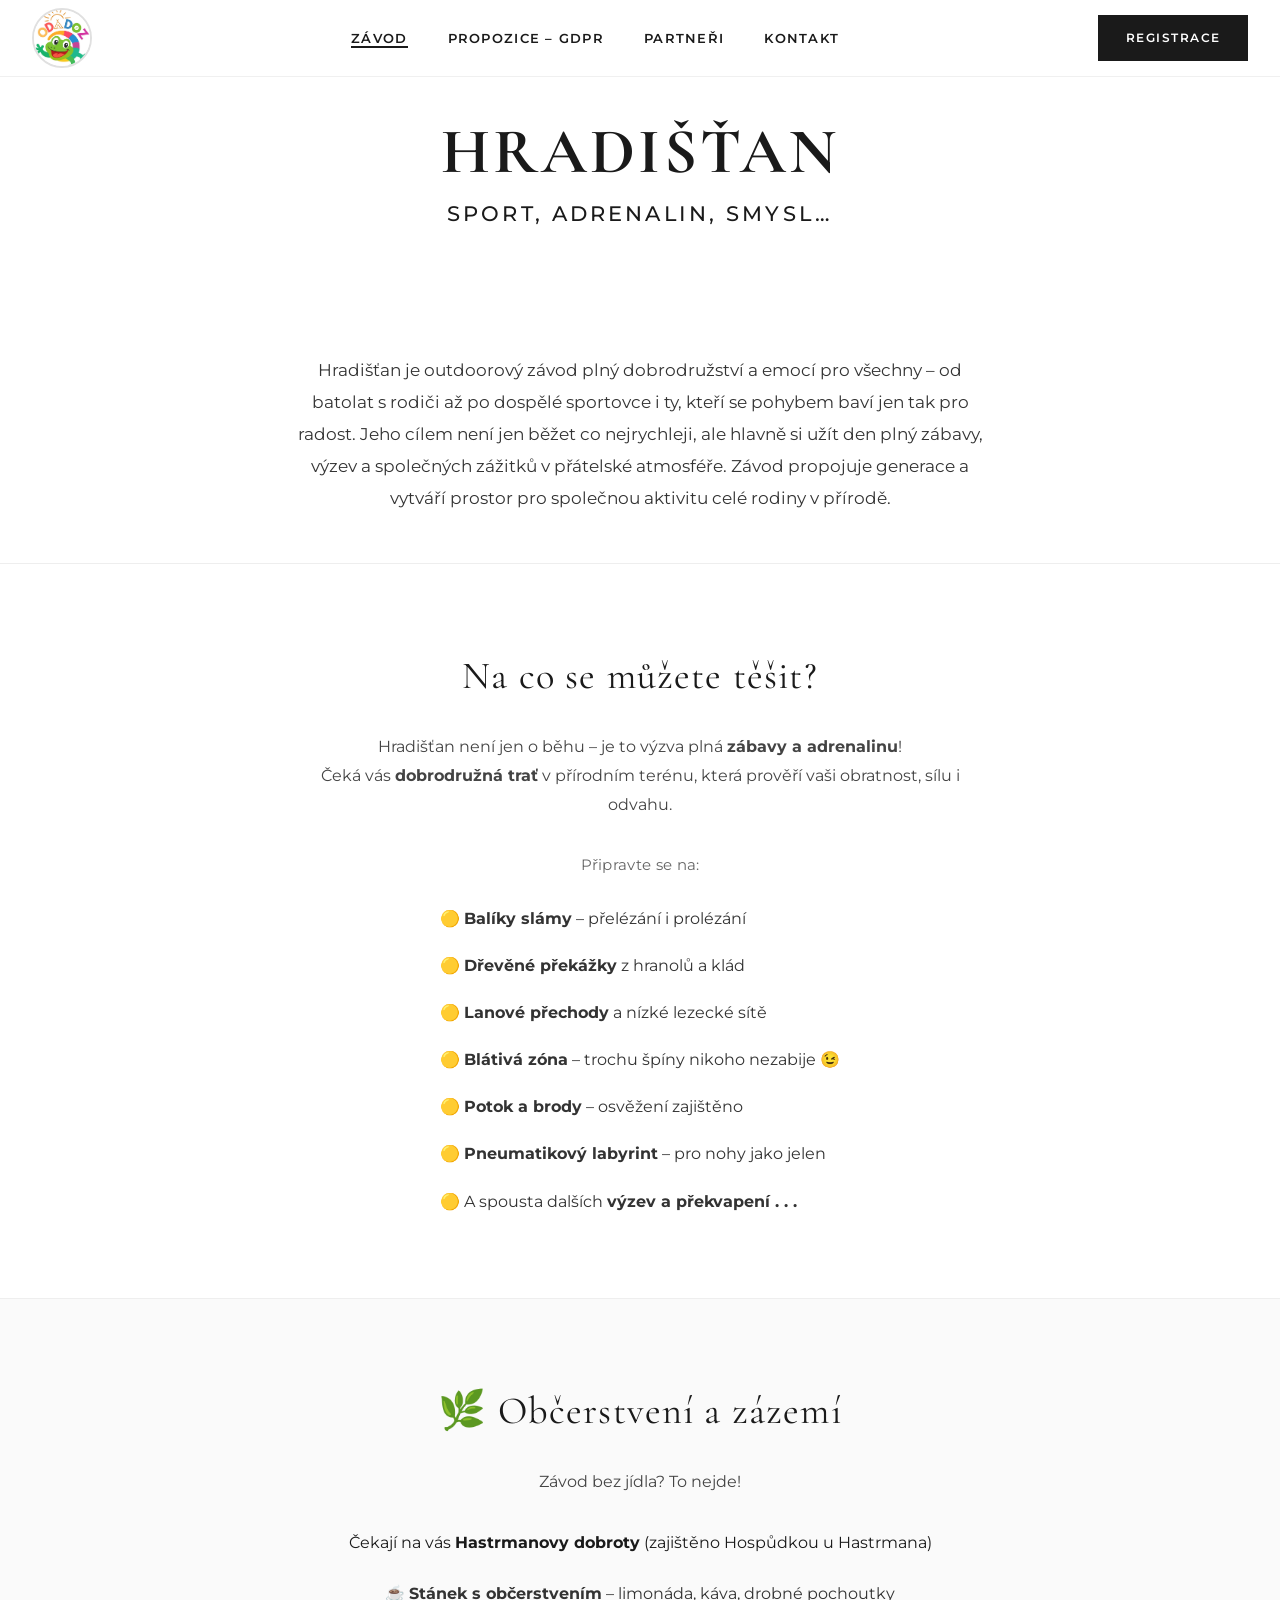
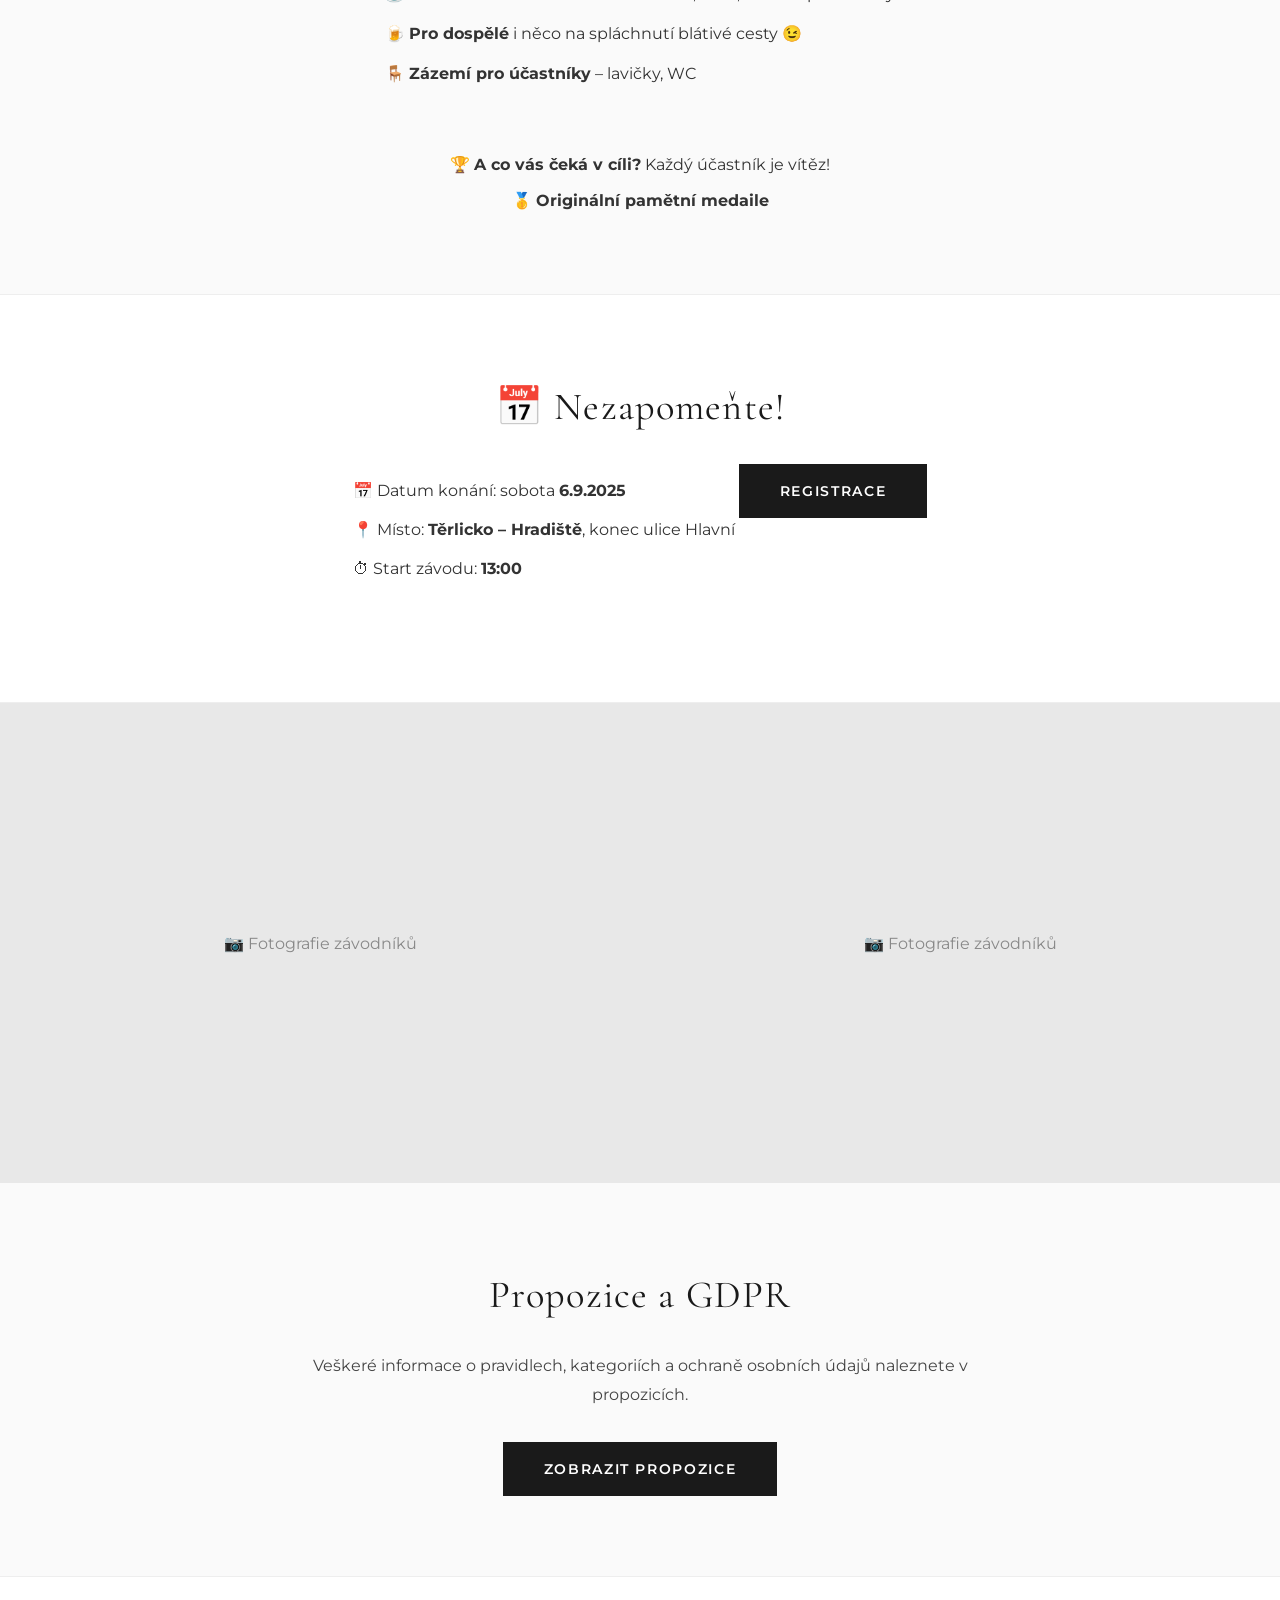
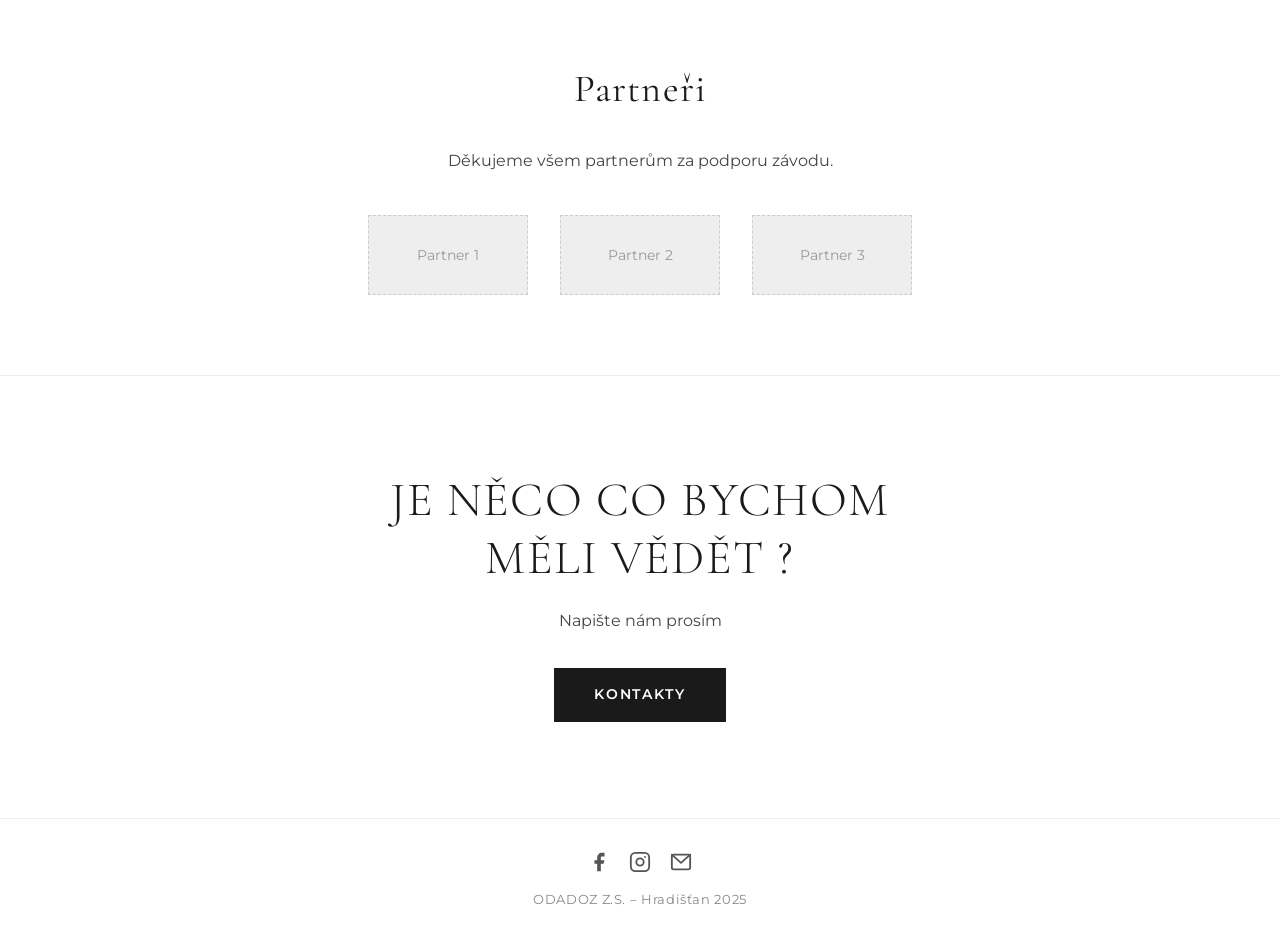
==== index.html @ d97c6d4c "Update index.html" ====
<!DOCTYPE html>
<html lang="cs">
<head>
  <meta charset="UTF-8" />
  <meta name="viewport" content="width=device-width, initial-scale=1.0" />
  <meta name="description" content="Závod Hradistán je adrenalinová outdoorová soutěž plná výzev, pohybu a zábavy. Přidej se!">
  <meta name="keywords" content="závod, outdoor, adrenalin, sport, Hradišťán, Těrlicko, Hradiště, Závod,">
  <meta name="author" content="ODADOZ">
  <meta name="viewport" content="width=device-width, initial-scale=1.0">
  <meta name="robots" content="index, follow">
  <title>Hradišťan – Sport, Adrenalin, Smysl | Adrenalinový outdoor závod</title>
  <link rel="preconnect" href="https://fonts.googleapis.com" />
  <link rel="preconnect" href="https://fonts.gstatic.com" crossorigin />
  <link href="https://fonts.googleapis.com/css2?family=Cormorant+Garamond:wght@300;400;600&family=Montserrat:wght@400;500;600;700&display=swap" rel="stylesheet" />
  <link rel="stylesheet" href="css/styles.css" />
  <link rel="icon" href="/loga/odadoz.jpg" type="image/jpg">
  <script src="js/script.js" defer></script>
</head>
<body>

 <!-- ===== NAVIGACE ===== -->
  <nav class="navbar" id="navbar">
    <div class="nav-inner">
      <a href="index.html" class="nav-logo">
      <img src="loga/odadoz.jpg" alt="Logo" class="logo-img">
      </a>
      <button class="hamburger" id="hamburger" aria-label="Menu" aria-expanded="false">
        <span></span><span></span><span></span>
      </button>
      <ul class="nav-links" id="nav-links">
        <li><a href="index.html">Závod</a></li>
        <li><a href="propozice.html">Propozice – GDPR</a></li>
        <li><a href="partneri.html">Partneři</a></li>
        <li><a href="kontakt.html">Kontakt</a></li>
      </ul>
      <a href="propozice.html#registrace" class="btn-nav">Registrace</a>
    </div>
  </nav>

  <!-- ===== HERO ===== -->
  <section class="partners-hero">
    
      <h1 class="hero-title">HRADIŠŤAN</h1>
      <p class="hero-subtitle">SPORT, ADRENALIN, SMYSL…</p>
   
  </section>

  <!-- ===== O ZÁVODU ===== -->
  <section class="section section-about" id="o-zavodu">
    <div class="container container-narrow">
      <p class="about-text">
        Hradišťan je outdoorový závod plný dobrodružství a emocí pro všechny – od batolat s rodiči až po
        dospělé sportovce i ty, kteří se pohybem baví jen tak pro radost. Jeho cílem není jen běžet co
        nejrychleji, ale hlavně si užít den plný zábavy, výzev a společných zážitků v přátelské atmosféře.
        Závod propojuje generace a vytváří prostor pro společnou aktivitu celé rodiny v přírodě.
      </p>
    </div>
  </section>

  <!-- ===== NA CO SE TĚŠIT ===== -->
  <section class="section section-obstacles" id="trat">
    <div class="container container-narrow text-center">
      <h2 class="section-title">Na co se můžete těšit?</h2>
      <p class="section-lead">
        Hradišťan není jen o běhu – je to výzva plná <strong>zábavy a adrenalinu</strong>!<br/>
        Čeká vás <strong>dobrodružná trať</strong> v přírodním terénu, která prověří vaši obratnost, sílu i odvahu.
      </p>

      <p class="obstacles-intro">Připravte se na:</p>

      <ul class="obstacles-list">
        <li>🟡 <strong>Balíky slámy</strong> – přelézání i prolézání</li>
        <li>🟡 <strong>Dřevěné překážky</strong> z hranolů a klád</li>
        <li>🟡 <strong>Lanové přechody</strong> a nízké lezecké sítě</li>
        <li>🟡 <strong>Blátivá zóna</strong> – trochu špíny nikoho nezabije 😉</li>
        <li>🟡 <strong>Potok a brody</strong> – osvěžení zajištěno</li>
        <li>🟡 <strong>Pneumatikový labyrint</strong> – pro nohy jako jelen</li>
        <li>🟡 A spousta dalších <strong>výzev a překvapení . . .</strong></li>
      </ul>
    </div>
  </section>

  <!-- ===== OBČERSTVENÍ ===== -->
  <section class="section section-food" id="obcerstveni">
    <div class="container container-narrow text-center">
      <h2 class="section-title">🌿 Občerstvení a zázemí</h2>
      <p class="section-lead">Závod bez jídla? To nejde!</p>
      <p>Čekají na vás <strong>Hastrmanovy dobroty</strong> (zajištěno Hospůdkou u Hastrmana)</p>

      <ul class="food-list">
        <li>☕ <strong>Stánek s občerstvením</strong> – limonáda, káva, drobné pochoutky</li>
        <li>🍺 <strong>Pro dospělé</strong> i něco na spláchnutí blátivé cesty 😉</li>
        <li>🪑 <strong>Zázemí pro účastníky</strong> – lavičky, WC</li>
      </ul>

      <div class="finish-info">
        <p>🏆 <strong>A co vás čeká v cíli?</strong> Každý účastník je vítěz!</p>
        <p>🥇 <strong>Originální pamětní medaile</strong></p>
      </div>
    </div>
  </section>

  <!-- ===== DŮLEŽITÉ INFO / REGISTRACE ===== -->
  <section class="section section-info" id="registrace">
    <div class="container container-narrow text-center">
      <h2 class="section-title">📅 Nezapomeňte!</h2>

      <ul class="info-list">
        <li>📅 Datum konání: sobota <strong>6.9.2025</strong></li>
        <li>📍 Místo: <strong>Těrlicko – Hradiště</strong>, konec ulice Hlavní</li>
        <li>⏱ Start závodu: <strong>13:00</strong></li>
      </ul>

      <a href="propozice.html#registrace" class="btn btn-dark">REGISTRACE</a>
    </div>
  </section>

  <!-- ===== FOTOGALERIE ===== -->
  <section class="section-gallery" id="galerie">
    <div class="gallery-grid">
      <div class="gallery-item">
        <img src="img/race1.jpg" alt="Závodníci na překážkové trati" onerror="this.parentElement.classList.add('img-placeholder')" />
      </div>
      <div class="gallery-item">
        <img src="img/race2.jpg" alt="Rodina na závodě" onerror="this.parentElement.classList.add('img-placeholder')" />
      </div>
    </div>
  </section>

  <!-- ===== PROPOZICE (zkrácená sekce odkaz) ===== -->
  <section class="section section-propozice" id="propozice">
    <div class="container container-narrow text-center">
      <h2 class="section-title">Propozice a GDPR</h2>
      <p class="section-lead">Veškeré informace o pravidlech, kategoriích a ochraně osobních údajů naleznete v propozicích.</p>
      <a href="propozice.html" class="btn btn-dark">Zobrazit propozice</a>
    </div>
  </section>

  <!-- ===== PARTNEŘI ===== -->
  <section class="section section-partners" id="partneri">
    <div class="container text-center">
      <h2 class="section-title">Partneři</h2>
      <p class="section-lead">Děkujeme všem partnerům za podporu závodu.</p>
      <div class="partners-grid">
        <div class="partner-placeholder">Partner 1</div>
        <div class="partner-placeholder">Partner 2</div>
        <div class="partner-placeholder">Partner 3</div>
      </div>
    </div>
  </section>

  <!-- ===== KONTAKT ===== -->
  <section class="section section-contact" id="kontakt">
    <div class="container container-narrow text-center">
      <h2 class="section-title contact-question">JE NĚCO CO BYCHOM<br/>MĚLI VĚDĚT&nbsp;?</h2>
      <p class="section-lead">Napište nám prosím</p>
      <a href="kontakt.html" class="btn btn-dark">KONTAKTY</a>
    </div>
  </section>

  <!-- ===== FOOTER ===== -->
  <footer class="footer">
    <div class="footer-inner">
      <div class="footer-social">
        <a href="#" aria-label="Facebook" class="social-icon">
          <svg xmlns="http://www.w3.org/2000/svg" width="22" height="22" viewBox="0 0 24 24" fill="#555">
            <path d="M18 2h-3a5 5 0 0 0-5 5v3H7v4h3v8h4v-8h3l1-4h-4V7a1 1 0 0 1 1-1h3z"/>
          </svg>
        </a>
        <a href="#" aria-label="Instagram" class="social-icon">
          <svg xmlns="http://www.w3.org/2000/svg" width="22" height="22" viewBox="0 0 24 24" fill="none" stroke="#555" stroke-width="2" stroke-linecap="round" stroke-linejoin="round">
            <rect x="2" y="2" width="20" height="20" rx="5" ry="5"/>
            <circle cx="12" cy="12" r="4"/>
            <circle cx="17.5" cy="6.5" r="1" fill="#555" stroke="none"/>
          </svg>
        </a>
        <a href="mailto:odadoz@outlook.cz" aria-label="E-mail" class="social-icon">
          <svg xmlns="http://www.w3.org/2000/svg" width="22" height="22" viewBox="0 0 24 24" fill="none" stroke="#555" stroke-width="2" stroke-linecap="round" stroke-linejoin="round">
            <rect x="2" y="4" width="20" height="16" rx="2"/>
            <polyline points="2,4 12,13 22,4"/>
          </svg>
        </a>
      </div>
      <p class="footer-copy">ODADOZ Z.S. – Hradišťan 2025</p>
    </div>
  </footer>

</body>
</html>
---- css/styles.css ----
/* =========================================
   HRADIŠTAN – Hlavní stylesheet
   ========================================= */

/* --- Reset & Base --- */
*, *::before, *::after {
  box-sizing: border-box;
  margin: 0;
  padding: 0;
}

html {
  scroll-behavior: smooth;
  font-size: 16px;
}

body {
  font-family: 'Montserrat', sans-serif;
  color: #1a1a1a;
  background: #fff;
  line-height: 1.7;
}

img {
  max-width: 100%;
  display: block;
}

a {
  text-decoration: none;
  color: inherit;
}

ul {
  list-style: none;
}

/* --- Container --- */
.container {
  width: 100%;
  max-width: 1200px;
  margin: 0 auto;
  padding: 0 2rem;
}

.container-narrow {
  max-width: 760px;
  margin: 0 auto;
  padding: 0 2rem;
}

.text-center {
  text-align: center;
}

/* --- Buttons --- */
.btn {
  display: inline-block;
  padding: 0.85rem 2.4rem;
  font-family: 'Montserrat', sans-serif;
  font-size: 0.85rem;
  font-weight: 600;
  letter-spacing: 0.12em;
  text-transform: uppercase;
  cursor: pointer;
  transition: background 0.2s ease, color 0.2s ease, transform 0.15s ease;
  border: 2px solid transparent;
}

.btn-dark {
  background: #1a1a1a;
  color: #fff;
  border-color: #1a1a1a;
}

.btn-dark:hover {
  background: #fff;
  color: #1a1a1a;
  transform: translateY(-2px);
}

/* Sdílené tlačítko REGISTRACE v navigaci */
.btn-nav {
  display: inline-block;
  padding: 0.65rem 1.6rem;
  font-family: 'Montserrat', sans-serif;
  font-size: 0.75rem;
  font-weight: 600;
  letter-spacing: 0.12em;
  text-transform: uppercase;
  background: #1a1a1a;
  color: #fff;
  border: 2px solid #1a1a1a;
  cursor: pointer;
  transition: background 0.2s, color 0.2s, transform 0.15s;
  text-decoration: none;
}
.btn-nav:hover {
  background: #fff;
  color: #1a1a1a;
  transform: translateY(-2px);
}

/* Tlačítko Registrace na propozice stránce */
.btn-registrace {
  display: inline-block;
  background: #111;
  color: #fff;
  font-family: 'Montserrat', sans-serif;
  font-size: 0.85rem;
  font-weight: 600;
  letter-spacing: 0.2em;
  padding: 16px 40px;
  text-decoration: none;
  transition: background 0.2s;
}
.btn-registrace:hover {
  background: #333;
}

/* GPS button */
.btn-gps {
  display: inline-block;
  background: #111;
  color: #fff;
  font-family: 'Montserrat', sans-serif;
  font-size: 0.85rem;
  letter-spacing: 0.15em;
  padding: 14px 30px;
  text-decoration: none;
  margin-bottom: 10px;
  transition: background 0.2s;
}
.btn-gps:hover {
  background: #333;
}

/* Submit button */
.btn-submit {
  display: block;
  width: 100%;
  padding: 16px;
  background: #111;
  color: #fff;
  border: none;
  font-size: 0.85rem;
  font-weight: 600;
  letter-spacing: 0.12em;
  text-transform: uppercase;
  cursor: pointer;
  transition: background 0.2s;
  font-family: 'Montserrat', sans-serif;
}
.btn-submit:hover {
  background: #333;
}

/* Sdílené logo fallback */
.logo-fallback {
  display: flex;
  align-items: center;
  justify-content: center;
}

/* =========================================
   NAVBAR
   ========================================= */
.navbar {
  position: fixed;
  top: 0;
  left: 0;
  width: 100%;
  z-index: 1000;
  background: rgba(255,255,255,0.97);
  box-shadow: 0 1px 0 rgba(0,0,0,0.06);
  transition: box-shadow 0.3s;
}

.navbar.scrolled {
  box-shadow: 0 2px 16px rgba(0,0,0,0.10);
}

.nav-inner {
  display: flex;
  align-items: center;
  justify-content: space-between;
  max-width: 1280px;
  margin: 0 auto;
  padding: 0.5rem 2rem;
}

.logo-img {
  width: 60px;
  height: 60px;
  border-radius: 50%;
  object-fit: cover;
  border: 2px solid #e0e0e0;
}

.nav-logo svg {
  display: block;
}

.nav-links {
  display: flex;
  gap: 2.5rem;
  align-items: center;
}

.nav-links a {
  font-size: 0.8rem;
  font-weight: 600;
  letter-spacing: 0.1em;
  text-transform: uppercase;
  color: #1a1a1a;
  position: relative;
  padding-bottom: 2px;
}

.nav-links a::after {
  content: '';
  position: absolute;
  bottom: 0;
  left: 0;
  width: 0;
  height: 2px;
  background: #1a1a1a;
  transition: width 0.25s ease;
}

.nav-links a:hover::after,
.nav-links a.active::after {
  width: 100%;
}

/* Hamburger */
.hamburger {
  display: none;
  flex-direction: column;
  gap: 5px;
  background: none;
  border: none;
  cursor: pointer;
  padding: 4px;
}

.hamburger span {
  display: block;
  width: 24px;
  height: 2px;
  background: #1a1a1a;
  transition: transform 0.3s, opacity 0.3s;
}

.hamburger.open span:nth-child(1) {
  transform: translateY(7px) rotate(45deg);
}
.hamburger.open span:nth-child(2) {
  opacity: 0;
}
.hamburger.open span:nth-child(3) {
  transform: translateY(-7px) rotate(-45deg);
}

/* =========================================
   FADE-IN ANIMACE
   ========================================= */
.fade-in {
  opacity: 0;
  transform: translateY(24px);
  transition: opacity 0.6s ease, transform 0.6s ease;
}

.fade-in.visible {
  opacity: 1;
  transform: translateY(0);
}

/* =========================================
   HERO
   ========================================= */
.hero {
  min-height: 100vh;
  display: flex;
  align-items: center;
  justify-content: center;
  text-align: center;
  padding: 8rem 2rem 4rem;
  background: #fff;
}

.hero-title {
  font-family: 'Cormorant Garamond', serif;
  font-size: clamp(4rem, 12vw, 9rem);
  font-weight: 300;
  letter-spacing: 0.05em;
  line-height: 1;
  color: #1a1a1a;
  margin-bottom: 1.5rem;
}

.hero-subtitle {
  font-size: clamp(0.9rem, 2.5vw, 1.2rem);
  font-weight: 500;
  letter-spacing: 0.3em;
  text-transform: uppercase;
  color: #555;
}

/* =========================================
   SECTIONS – společné styly
   ========================================= */
.section {
  padding: 5rem 0;
}

.section-title {
  font-family: 'Cormorant Garamond', serif;
  font-size: clamp(1.6rem, 4vw, 2.4rem);
  font-weight: 400;
  letter-spacing: 0.03em;
  margin-bottom: 1.5rem;
  color: #1a1a1a;
}

.section-lead {
  font-size: 1rem;
  color: #444;
  margin-bottom: 2rem;
  line-height: 1.8;
}

/* =========================================
   O ZÁVODU
   ========================================= */
.section-about {
  padding: 4rem 0 3rem;
  border-bottom: 1px solid #eee;
}

.about-text {
  font-size: 1.05rem;
  line-height: 1.9;
  color: #333;
  text-align: center;
}

/* =========================================
   PŘEKÁŽKY
   ========================================= */
.section-obstacles {
  background: #fff;
  border-bottom: 1px solid #eee;
}

.obstacles-intro {
  font-size: 0.95rem;
  color: #666;
  margin-bottom: 1.5rem;
  letter-spacing: 0.02em;
}

.obstacles-list {
  list-style: none;
  display: inline-flex;
  flex-direction: column;
  gap: 0.85rem;
  text-align: left;
  font-size: 1rem;
  color: #333;
}

.obstacles-list li {
  padding: 0.2rem 0;
}

/* =========================================
   OBČERSTVENÍ
   ========================================= */
.section-food {
  background: #fafafa;
  border-bottom: 1px solid #eee;
}

.food-list {
  list-style: none;
  display: inline-flex;
  flex-direction: column;
  gap: 0.8rem;
  margin: 1.5rem 0 2rem;
  text-align: left;
  font-size: 1rem;
  color: #333;
}

.finish-info {
  margin-top: 2rem;
  display: flex;
  flex-direction: column;
  gap: 0.5rem;
  font-size: 1rem;
  color: #333;
}

/* =========================================
   INFO / REGISTRACE
   ========================================= */
.section-info {
  background: #fff;
  border-bottom: 1px solid #eee;
}

.info-list {
  list-style: none;
  display: inline-flex;
  flex-direction: column;
  gap: 0.75rem;
  margin-bottom: 2.5rem;
  text-align: left;
  font-size: 1rem;
  color: #333;
}

/* =========================================
   GALERIE
   ========================================= */
.section-gallery {
  width: 100%;
}

.gallery-grid {
  display: grid;
  grid-template-columns: 1fr 1fr;
  gap: 0;
}

.gallery-item {
  overflow: hidden;
  aspect-ratio: 4/3;
  background: #e8e8e8;
  position: relative;
}

.gallery-item img {
  width: 100%;
  height: 100%;
  object-fit: cover;
  transition: transform 0.5s ease;
}

.gallery-item:hover img {
  transform: scale(1.04);
}

/* Placeholder kdyz chybi obrazek */
.gallery-item.img-placeholder::after {
  content: '📷 Fotografie závodníků';
  position: absolute;
  inset: 0;
  display: flex;
  align-items: center;
  justify-content: center;
  font-size: 1rem;
  color: #888;
  background: #e8e8e8;
}

/* =========================================
   PROPOZICE (sekce na indexu)
   ========================================= */
.section-propozice {
  background: #fafafa;
  border-bottom: 1px solid #eee;
}

/* =========================================
   PARTNEŘI (sekce na indexu)
   ========================================= */
.section-partners {
  padding: 5rem 0;
  border-bottom: 1px solid #eee;
}

.partners-grid {
  display: flex;
  flex-wrap: wrap;
  gap: 2rem;
  justify-content: center;
  margin-top: 2.5rem;
}

.partner-placeholder {
  width: 160px;
  height: 80px;
  background: #eee;
  display: flex;
  align-items: center;
  justify-content: center;
  font-size: 0.85rem;
  color: #999;
  border: 1px dashed #ccc;
}

/* =========================================
   KONTAKT (sekce na indexu)
   ========================================= */
.section-contact {
  padding: 6rem 0;
  background: #fff;
}

.contact-question {
  font-size: clamp(1.8rem, 5vw, 3rem);
  font-weight: 300;
  line-height: 1.2;
  margin-bottom: 1.2rem;
}

/* =========================================
   FOOTER
   ========================================= */
.footer {
  background: #fff;
  border-top: 1px solid #eee;
  padding: 2rem 0;
}

.footer-inner {
  display: flex;
  flex-direction: column;
  align-items: center;
  gap: 1rem;
}

.footer-social {
  display: flex;
  gap: 1.2rem;
  align-items: center;
}

.social-icon {
  display: flex;
  align-items: center;
  justify-content: center;
  transition: opacity 0.2s;
}

.social-icon:hover {
  opacity: 0.6;
}

.footer-copy {
  font-size: 0.8rem;
  color: #888;
  letter-spacing: 0.05em;
}

/* =========================================
   PROPOZICE STRÁNKA
   ========================================= */
.propozice-hero {
  padding: 100px 20px 40px;
  text-align: center;
  border-bottom: 1px solid #eee;
}

.propozice-hero h1 {
  font-family: 'Cormorant Garamond', serif;
  font-size: clamp(3rem, 8vw, 6rem);
  font-weight: 400;
  letter-spacing: 0.08em;
  margin: 0 0 8px;
  line-height: 1;
}

.propozice-hero h2 {
  font-family: 'Montserrat', sans-serif;
  font-size: clamp(1.1rem, 3vw, 1.6rem);
  font-weight: 600;
  letter-spacing: 0.25em;
  color: #222;
  margin: 0 0 12px;
}

.propozice-hero .poradatel {
  font-family: 'Montserrat', sans-serif;
  font-size: 0.85rem;
  letter-spacing: 0.15em;
  color: #555;
  margin-bottom: 30px;
}

.propozice-hero .termin {
  font-family: 'Montserrat', sans-serif;
  font-size: 0.9rem;
  font-weight: 700;
  letter-spacing: 0.12em;
  text-transform: uppercase;
  margin-bottom: 24px;
}

.propozice-hero .termin span {
  font-weight: 400;
  display: block;
  margin-top: 4px;
}

/* ── Content sections ── */
.propozice-content {
  max-width: 860px;
  margin: 0 auto;
  padding: 50px 24px 60px;
}

.prop-section {
  margin-bottom: 40px;
  text-align: center;
}

.prop-section h3 {
  font-family: 'Montserrat', sans-serif;
  font-size: 0.9rem;
  font-weight: 700;
  letter-spacing: 0.2em;
  text-transform: uppercase;
  margin-bottom: 12px;
}

.prop-section p,
.prop-section li {
  font-family: 'Montserrat', sans-serif;
  font-size: 0.82rem;
  letter-spacing: 0.1em;
  text-transform: uppercase;
  line-height: 1.85;
  color: #222;
}

.prop-section ul {
  list-style: none;
  padding: 0;
  margin: 0;
}

.prop-section .highlight {
  font-weight: 700;
}

.prop-section .note {
  font-style: italic;
  font-weight: 700;
}

/* ── Harmonogram ── */
.harmonogram-list {
  list-style: none;
  padding: 0;
  margin: 0;
}

.harmonogram-list li {
  display: flex;
  justify-content: center;
  gap: 16px;
  font-family: 'Montserrat', sans-serif;
  font-size: 0.82rem;
  letter-spacing: 0.1em;
  text-transform: uppercase;
  line-height: 2;
  color: #222;
}

.harmonogram-list li .cas {
  font-weight: 600;
  min-width: 55px;
  text-align: right;
}

/* ── Kategorie ── */
.kategorie-grid {
  display: flex;
  flex-direction: column;
  gap: 6px;
}

/* ── Prohlaseni GDPR ── */
.prohlaseni {
  font-size: 0.78rem !important;
  text-align: justify;
  color: #444 !important;
}

/* ── GDPR section ── */
.gdpr-section {
  text-align: center;
  padding: 50px 24px;
  border-top: 1px solid #eee;
}

.gdpr-section h3 {
  font-family: 'Montserrat', sans-serif;
  font-size: 0.9rem;
  letter-spacing: 0.2em;
  font-weight: 400;
  margin-bottom: 6px;
}

.gdpr-section p {
  font-family: 'Montserrat', sans-serif;
  font-size: 0.8rem;
  letter-spacing: 0.15em;
  color: #555;
  text-transform: uppercase;
  margin-bottom: 20px;
}

/* ── Contact CTA ── */
.contact-cta {
  text-align: center;
  padding: 70px 24px 80px;
  border-top: 1px solid #eee;
}

.contact-cta h2 {
  font-family: 'Cormorant Garamond', serif;
  font-size: clamp(2rem, 5vw, 3.5rem);
  font-weight: 400;
  margin-bottom: 12px;
  line-height: 1.2;
}

.contact-cta p {
  font-family: 'Montserrat', sans-serif;
  font-size: 0.9rem;
  color: #666;
  margin-bottom: 28px;
}

.divider {
  border: none;
  border-top: 1px solid #ddd;
  margin: 0;
}

/* ── Registrace sekce ── */
.registrace-section {
  text-align: center;
  margin-bottom: 36px;
}

.registrace-section h3 {
  font-family: 'Montserrat', sans-serif;
  font-size: 0.9rem;
  font-weight: 700;
  letter-spacing: 0.2em;
  text-transform: uppercase;
  margin-bottom: 12px;
}

.registrace-section p {
  font-family: 'Montserrat', sans-serif;
  font-size: 0.82rem;
  letter-spacing: 0.1em;
  text-transform: uppercase;
  line-height: 1.85;
  color: #222;
  margin-bottom: 18px;
}

/* =========================================
   PARTNEŘI STRÁNKA
   ========================================= */
.partners-hero {
  padding: 120px 20px 60px;
  text-align: center;
  background: #fff;
}

.partners-hero h1 {
  font-size: clamp(2.2rem, 6vw, 4rem);
  font-weight: 700;
  letter-spacing: 0.05em;
  text-transform: uppercase;
  color: #1a1a1a;
  margin: 0 0 12px;
}

.partners-hero p {
  font-size: clamp(1rem, 2.5vw, 1.3rem);
  letter-spacing: 0.15em;
  text-transform: uppercase;
  color: #1a1a1a;
  margin: 0;
}

.partners-section {
  padding: 60px 40px 80px;
  max-width: 1200px;
  margin: 0 auto;
}

.partners-page-grid {
  display: grid;
  grid-template-columns: repeat(3, 1fr);
  gap: 48px 40px;
}

.partner-card {
  display: flex;
  flex-direction: column;
  align-items: center;
  text-align: center;
  gap: 16px;
}

.partner-card .partner-name {
  font-size: 0.95rem;
  font-weight: 600;
  letter-spacing: 0.1em;
  text-transform: uppercase;
  color: #1a1a1a;
}

.partner-logo-wrap {
  width: 100%;
  aspect-ratio: 4/3;
  background: #f0f0f0;
  border-radius: 8px;
  display: flex;
  align-items: center;
  justify-content: center;
  overflow: hidden;
}

.partner-logo-wrap img {
  max-width: 80%;
  max-height: 80%;
  object-fit: contain;
}

.partner-card.placeholder .partner-logo-wrap {
  background: #f5f5f5;
  flex-direction: column;
  gap: 10px;
}

.partner-card.placeholder .partner-logo-wrap svg {
  width: 70px;
  height: 70px;
  opacity: 0.4;
}

.partner-card.placeholder .placeholder-text {
  font-size: 1.1rem;
  font-weight: 800;
  letter-spacing: 0.05em;
  text-transform: uppercase;
  color: #333;
  text-align: center;
  line-height: 1.3;
}

.partner-card.placeholder .partner-name {
  color: #aaa;
}

/* =========================================
   KONTAKT STRÁNKA
   ========================================= */
.page-hero {
  padding: 120px 40px 60px;
  text-align: center;
  background: #fff;
}

.page-hero h1 {
  font-size: clamp(2.5rem, 6vw, 5rem);
  font-weight: 300;
  letter-spacing: 0.08em;
  margin: 0;
}

.contact-layout {
  max-width: 1100px;
  margin: 0 auto;
  padding: 60px 40px;
  display: grid;
  grid-template-columns: 1fr 280px;
  gap: 60px;
  align-items: start;
}

.contact-form-col h2 {
  font-size: 2rem;
  font-weight: 400;
  margin: 0 0 12px;
}

.contact-form-col p {
  color: #666;
  margin: 0 0 36px;
  font-size: 0.95rem;
}

.form-group {
  margin-bottom: 24px;
}

.form-group label {
  display: block;
  font-size: 0.75rem;
  font-weight: 600;
  letter-spacing: 0.1em;
  text-transform: uppercase;
  margin-bottom: 8px;
  color: #111;
}

.form-group input,
.form-group textarea {
  width: 100%;
  box-sizing: border-box;
  border: 1px solid #ddd;
  border-radius: 4px;
  padding: 14px 16px;
  font-size: 0.95rem;
  font-family: inherit;
  color: #333;
  background: #fff;
  transition: border-color 0.2s;
}

.form-group input::placeholder,
.form-group textarea::placeholder {
  color: #aaa;
}

.form-group input:focus,
.form-group textarea:focus {
  outline: none;
  border-color: #111;
}

.form-group textarea {
  resize: vertical;
  min-height: 160px;
}

.form-success {
  display: none;
  background: #e8f5e9;
  border: 1px solid #4caf50;
  color: #2e7d32;
  padding: 16px 20px;
  border-radius: 4px;
  margin-top: 16px;
  font-size: 0.95rem;
}

.contact-info-col {
  padding-top: 8px;
}

.contact-info-col h3 {
  font-size: 0.75rem;
  font-weight: 700;
  letter-spacing: 0.15em;
  text-transform: uppercase;
  color: #111;
  margin: 0 0 16px;
}

.contact-info-col a {
  display: block;
  color: #555;
  text-decoration: underline;
  font-size: 0.95rem;
  margin-bottom: 8px;
}

.contact-info-col a:hover {
  color: #111;
}

.contact-info-col .phone {
  color: #555;
  font-size: 0.95rem;
  margin-bottom: 6px;
  text-decoration: none;
  display: block;
}

.team-section {
  padding: 80px 40px;
  text-align: center;
  background: #fff;
}

.team-section .section-label {
  font-size: 0.75rem;
  font-weight: 600;
  letter-spacing: 0.15em;
  text-transform: uppercase;
  color: #888;
  margin-bottom: 12px;
}

.team-section h2 {
  font-size: clamp(1.8rem, 4vw, 2.8rem);
  font-weight: 400;
  margin: 0 0 60px;
}

.team-grid {
  display: grid;
  grid-template-columns: 1fr auto 1fr;
  gap: 40px;
  max-width: 1000px;
  margin: 0 auto;
  align-items: start;
}

.team-member {
  text-align: center;
}

.team-member h3 {
  font-size: 1.2rem;
  font-weight: 500;
  margin: 0 0 4px;
}

.team-member .role {
  font-size: 0.9rem;
  color: #888;
  margin-bottom: 20px;
}

.team-member .photo {
  width: 100%;
  max-width: 310px;
  aspect-ratio: 3/4;
  object-fit: cover;
  object-position: top;
  display: block;
  margin: 0 auto 20px;
}

.team-member .photo-placeholder {
  width: 100%;
  max-width: 310px;
  aspect-ratio: 3/4;
  background: #eee;
  display: flex;
  align-items: center;
  justify-content: center;
  color: #aaa;
  font-size: 0.85rem;
  margin: 0 auto 20px;
}

.team-member a.member-email {
  display: block;
  color: #555;
  text-decoration: underline;
  font-size: 0.9rem;
  margin-bottom: 6px;
}

.team-member .member-phone {
  color: #555;
  font-size: 0.9rem;
}

.team-logo {
  display: flex;
  align-items: center;
  justify-content: center;
}

.team-logo img {
  width: 200px;
}

.team-logo-placeholder {
  width: 200px;
  height: 200px;
  background: #f5f5f5;
  border-radius: 50%;
  display: flex;
  align-items: center;
  justify-content: center;
  font-size: 3rem;
}

.cta-section {
  padding: 80px 40px;
  text-align: center;
  background: #fff;
}

.cta-section h2 {
  font-size: clamp(1.6rem, 4vw, 2.5rem);
  font-weight: 300;
  letter-spacing: 0.05em;
  margin: 0 0 12px;
  text-transform: uppercase;
}

.cta-section p {
  color: #666;
  margin: 0 0 36px;
}

/* =========================================
   RESPONSIVE
   ========================================= */
@media (max-width: 768px) {
  .nav-links {
    display: none;
    position: absolute;
    top: 100%;
    left: 0;
    width: 100%;
    background: #fff;
    flex-direction: column;
    padding: 1.5rem 2rem;
    gap: 1.5rem;
    border-top: 1px solid #eee;
    box-shadow: 0 8px 24px rgba(0,0,0,0.08);
  }

  .nav-links.open {
    display: flex;
  }

  .hamburger {
    display: flex;
  }

  .gallery-grid {
    grid-template-columns: 1fr;
  }

  .obstacles-list,
  .food-list,
  .info-list {
    text-align: center;
  }

  .hero {
    padding-top: 7rem;
  }

  .section {
    padding: 3.5rem 0;
  }

  /* Kontakt stránka */
  .contact-layout {
    grid-template-columns: 1fr;
    gap: 40px;
  }

  /* Team sekce */
  .team-grid {
    grid-template-columns: 1fr;
  }

  .team-logo {
    order: -1;
  }

  /* Partneři stránka */
  .partners-page-grid {
    grid-template-columns: repeat(2, 1fr);
    gap: 32px 24px;
  }
}

@media (max-width: 480px) {
  .hero-title {
    font-size: clamp(3rem, 16vw, 5rem);
  }

  .btn {
    padding: 0.75rem 1.8rem;
    font-size: 0.8rem;
  }

  .partners-page-grid {
    grid-template-columns: 1fr;
  }
}
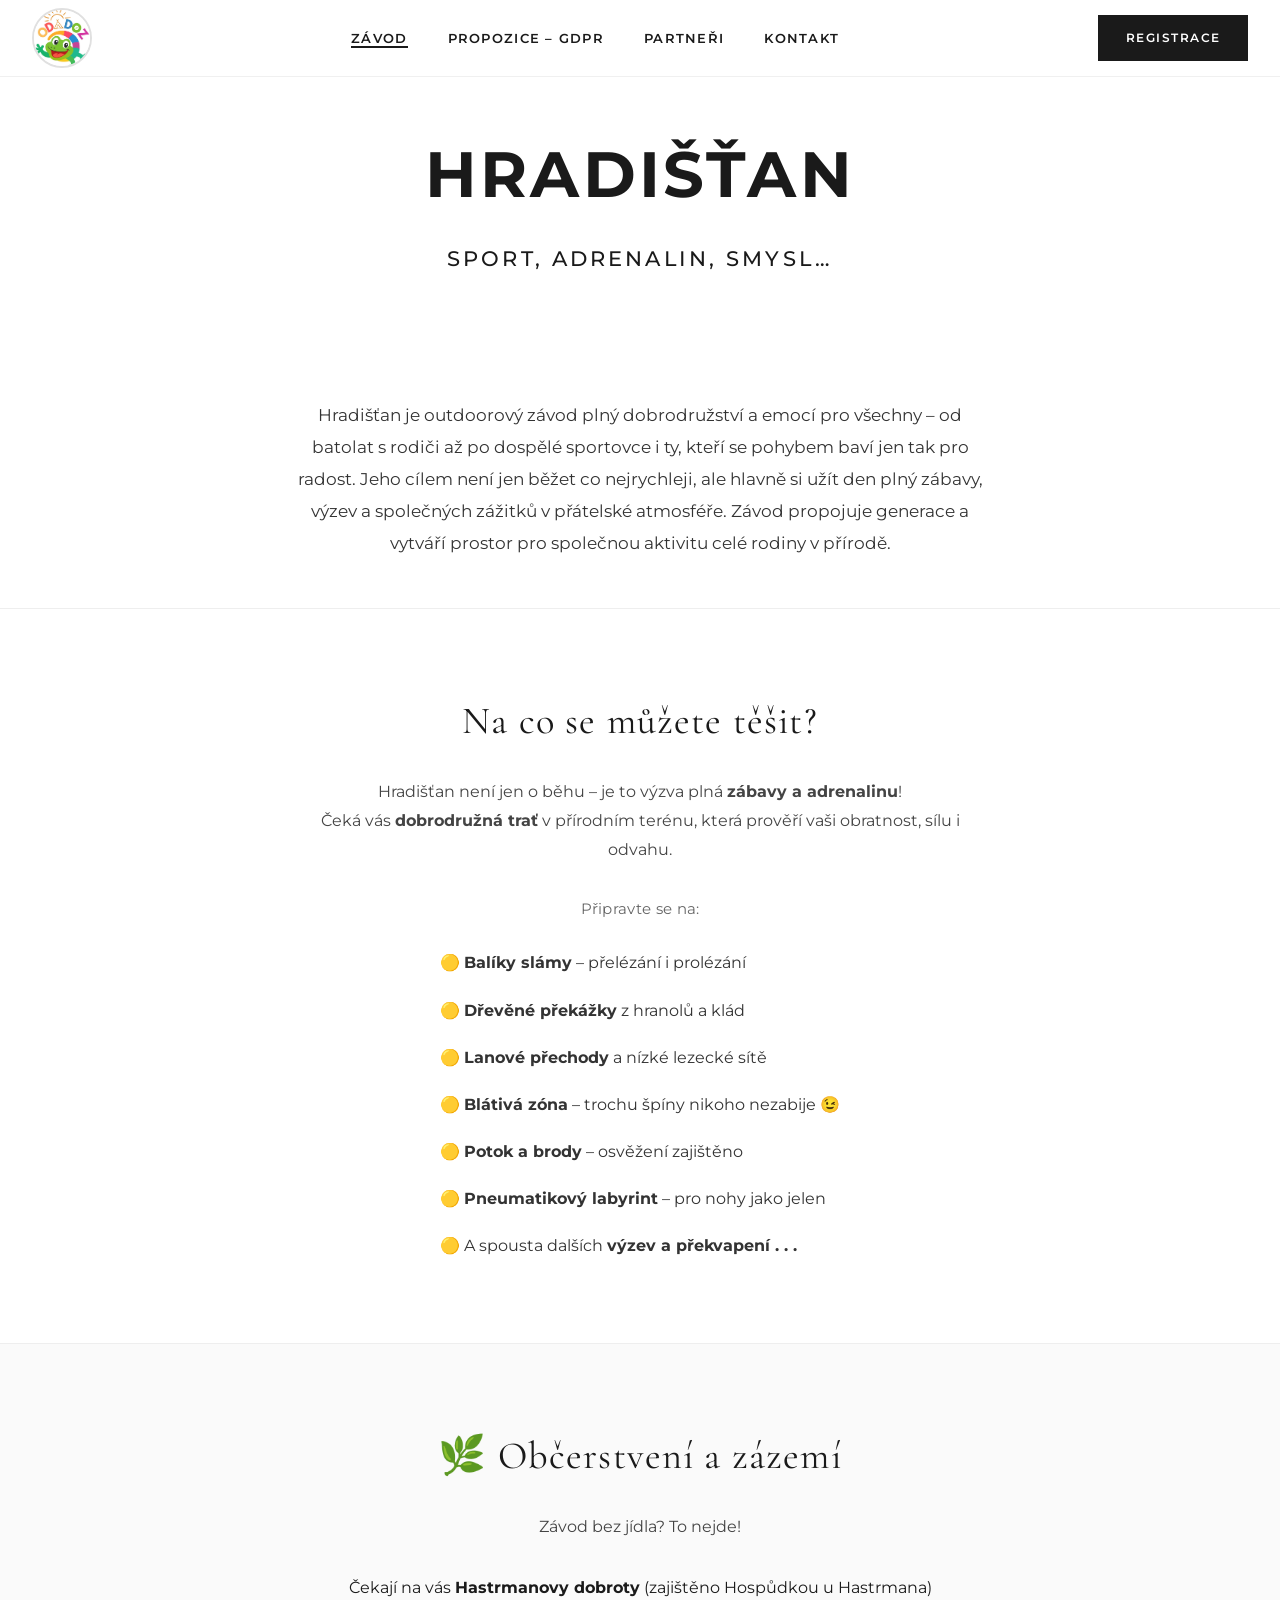
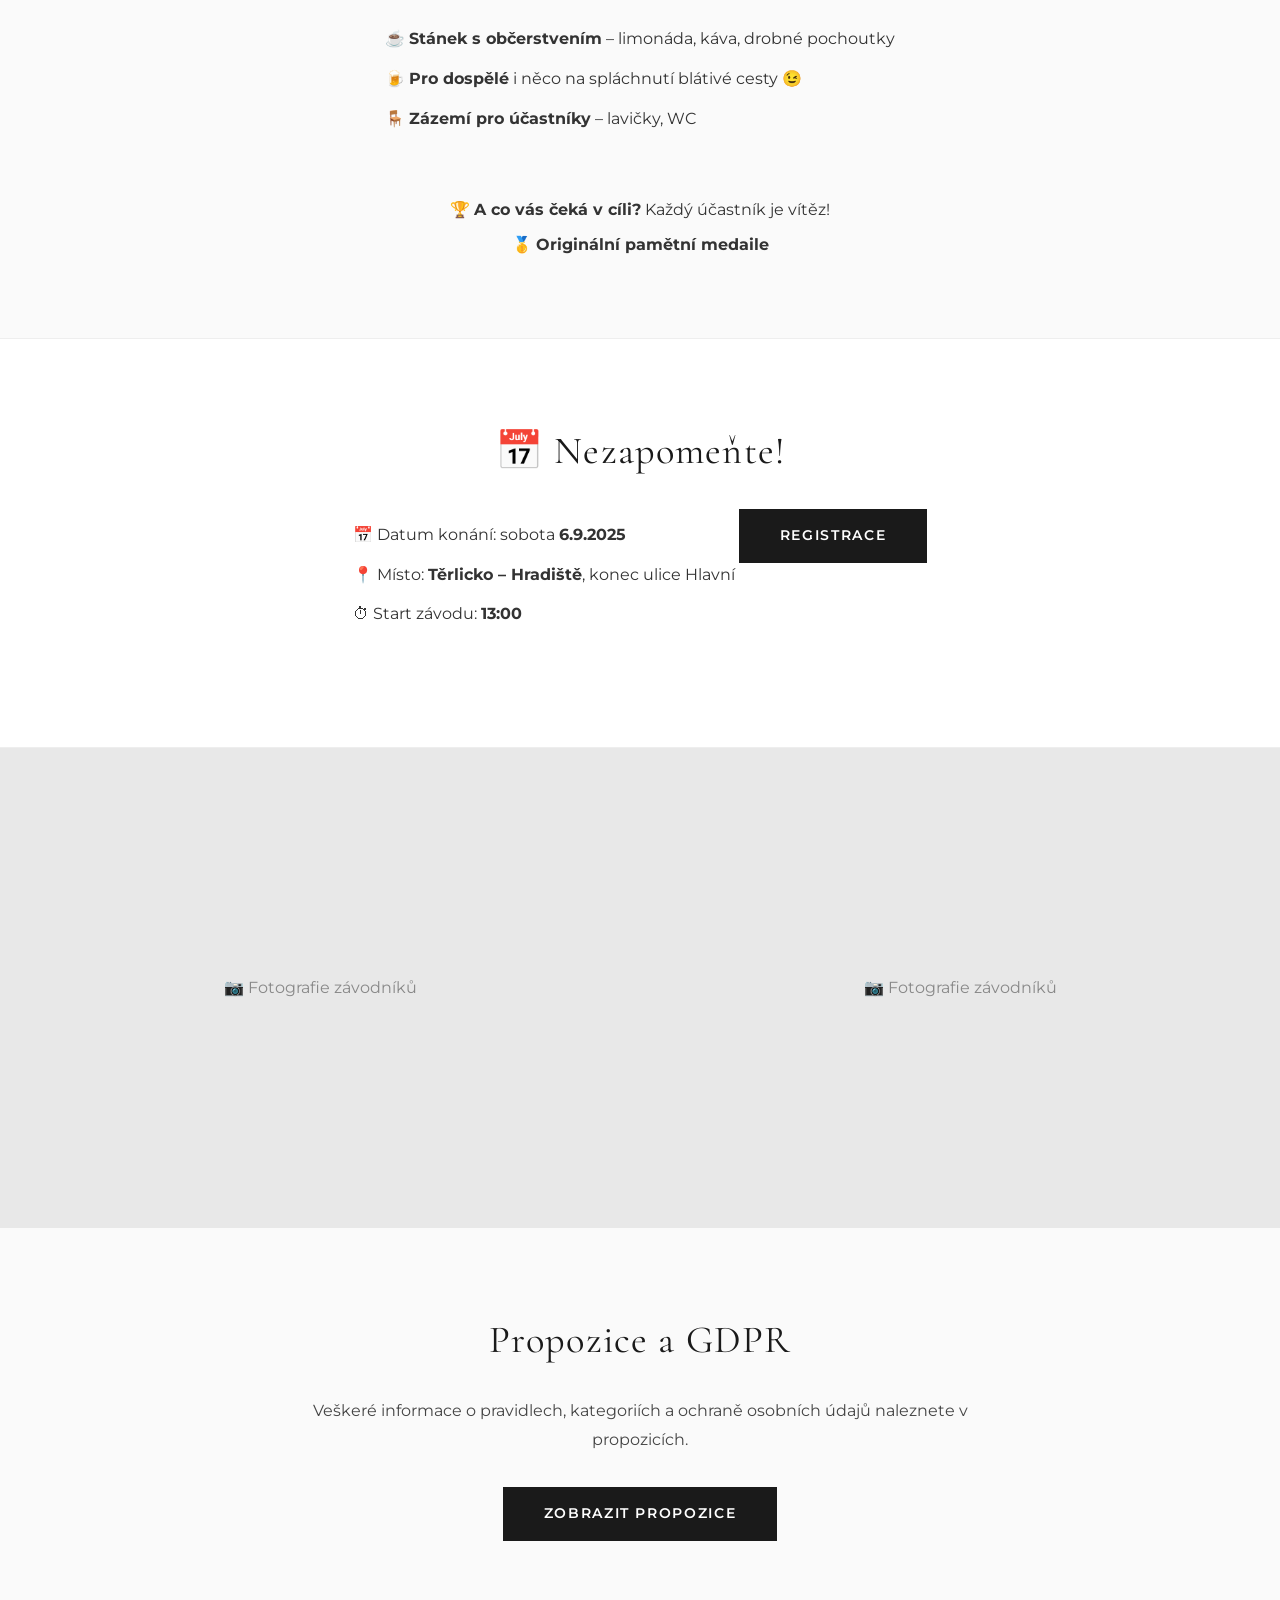
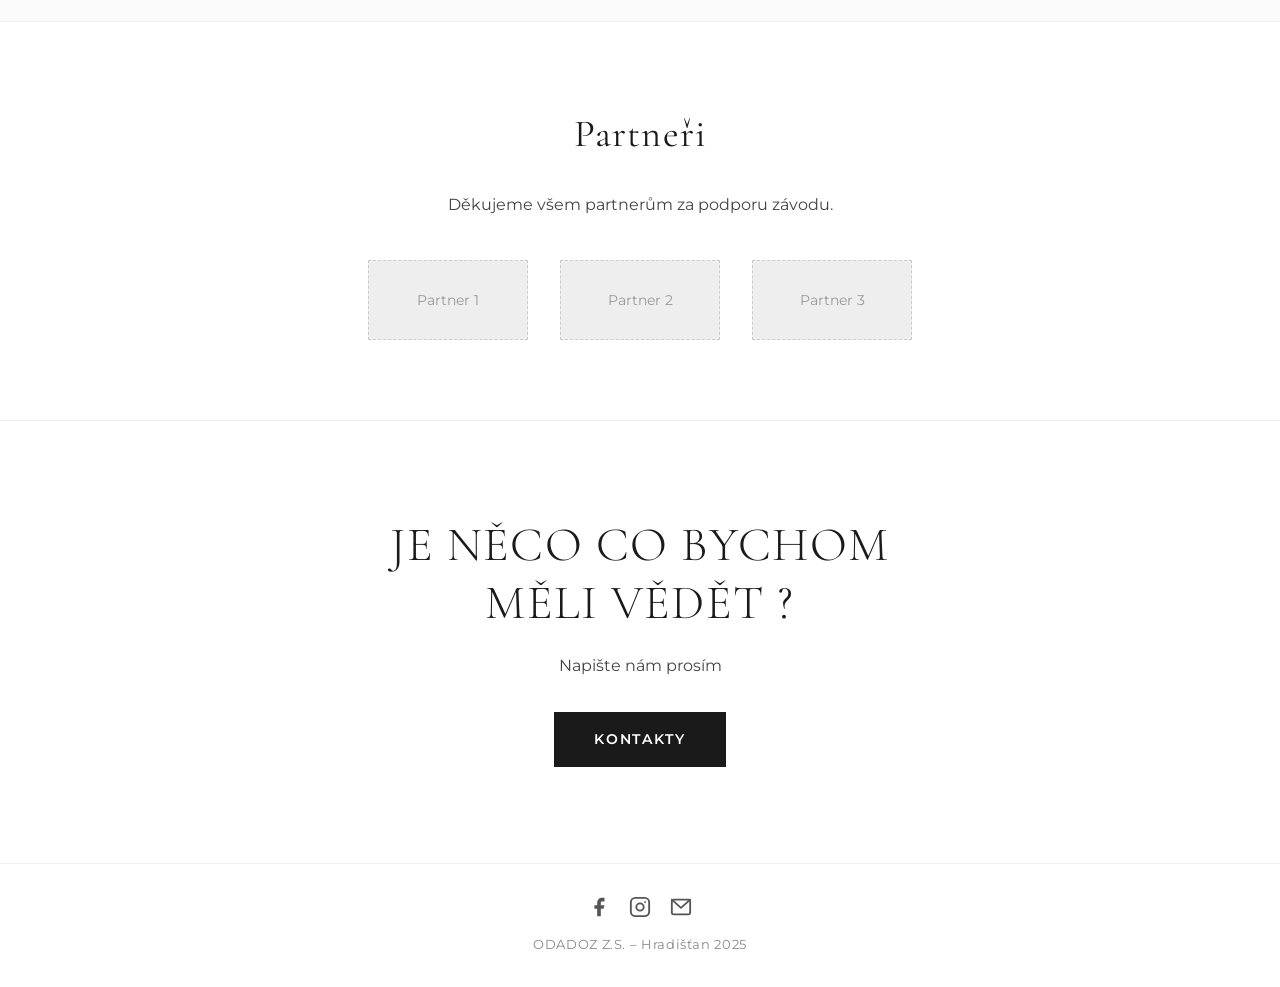
==== commit 4b72db8e: "Update index.html" ====
--- a/index.html
+++ b/index.html
@@ -39,10 +39,8 @@
 
   <!-- ===== HERO ===== -->
   <section class="partners-hero">
-    
-      <h1 class="hero-title">HRADIŠŤAN</h1>
+      <h1>HRADIŠŤAN</h1>
       <p class="hero-subtitle">SPORT, ADRENALIN, SMYSL…</p>
-   
   </section>
 
   <!-- ===== O ZÁVODU ===== -->
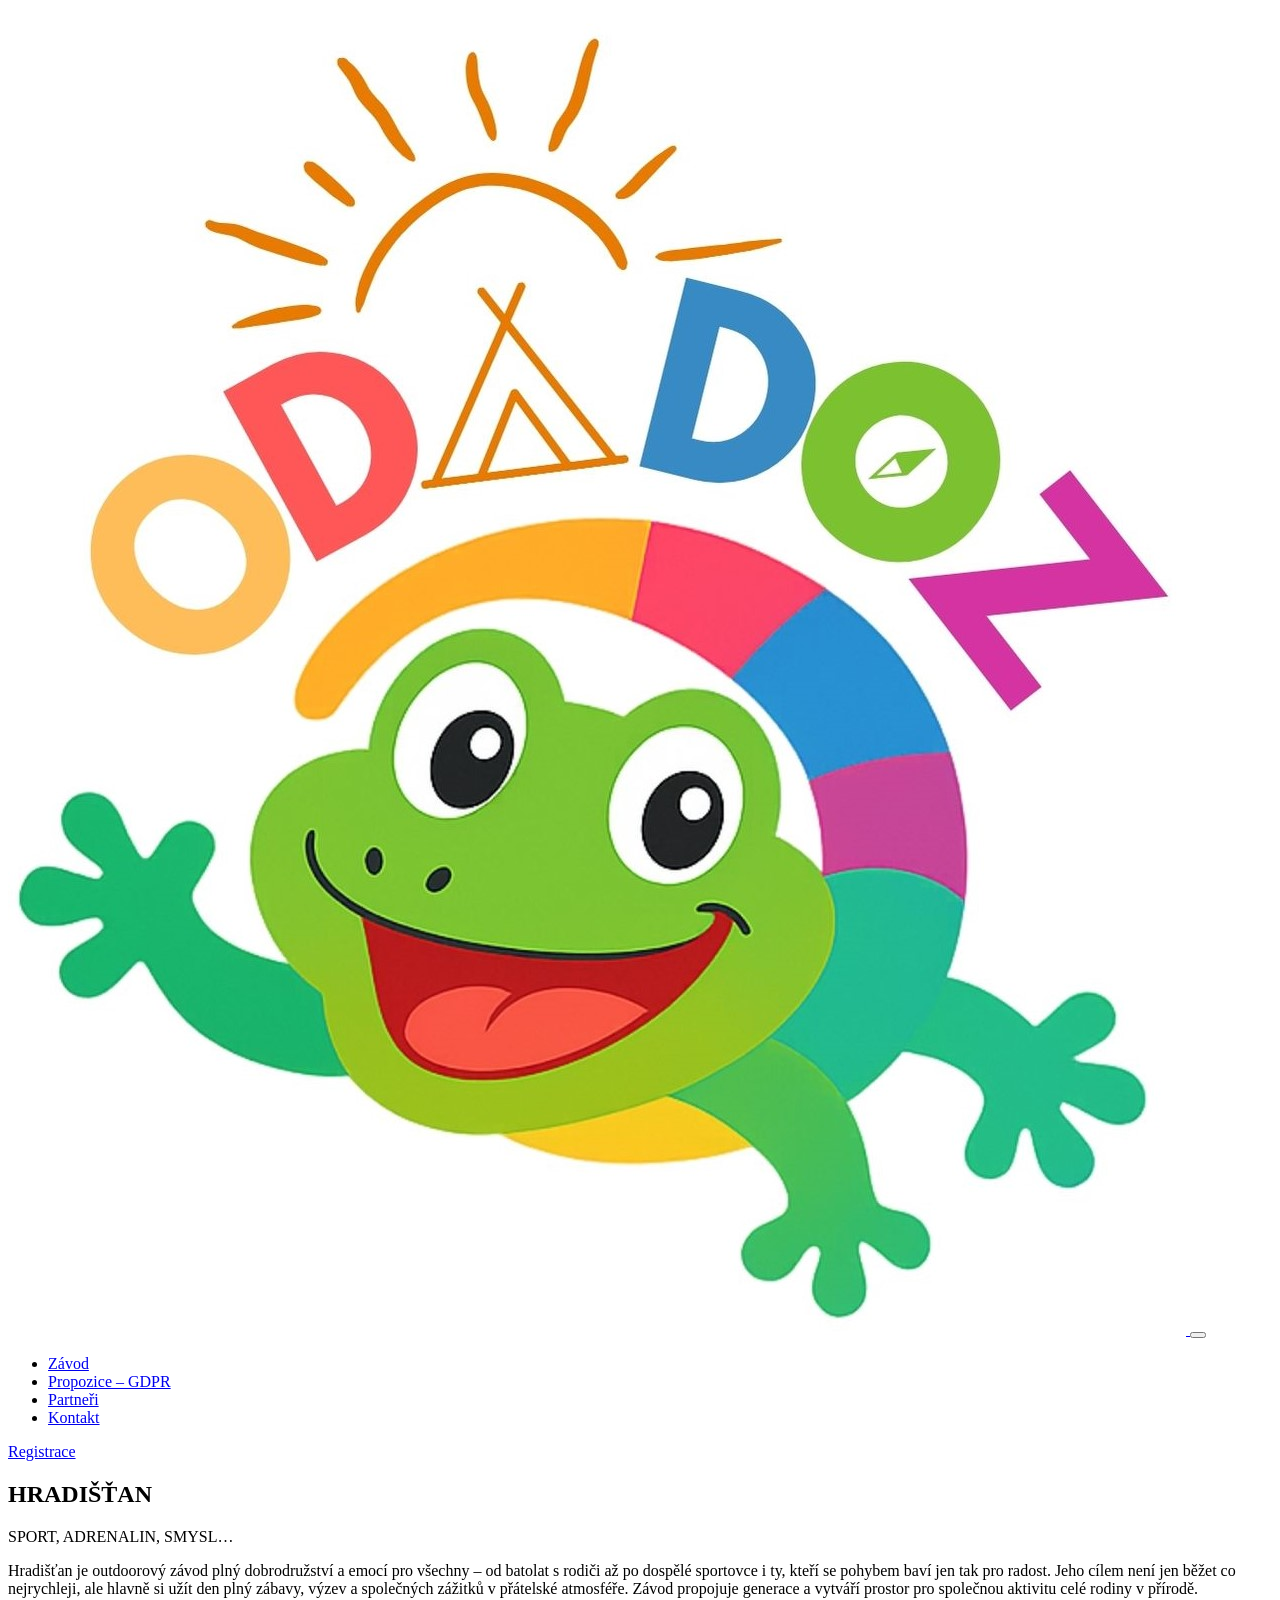
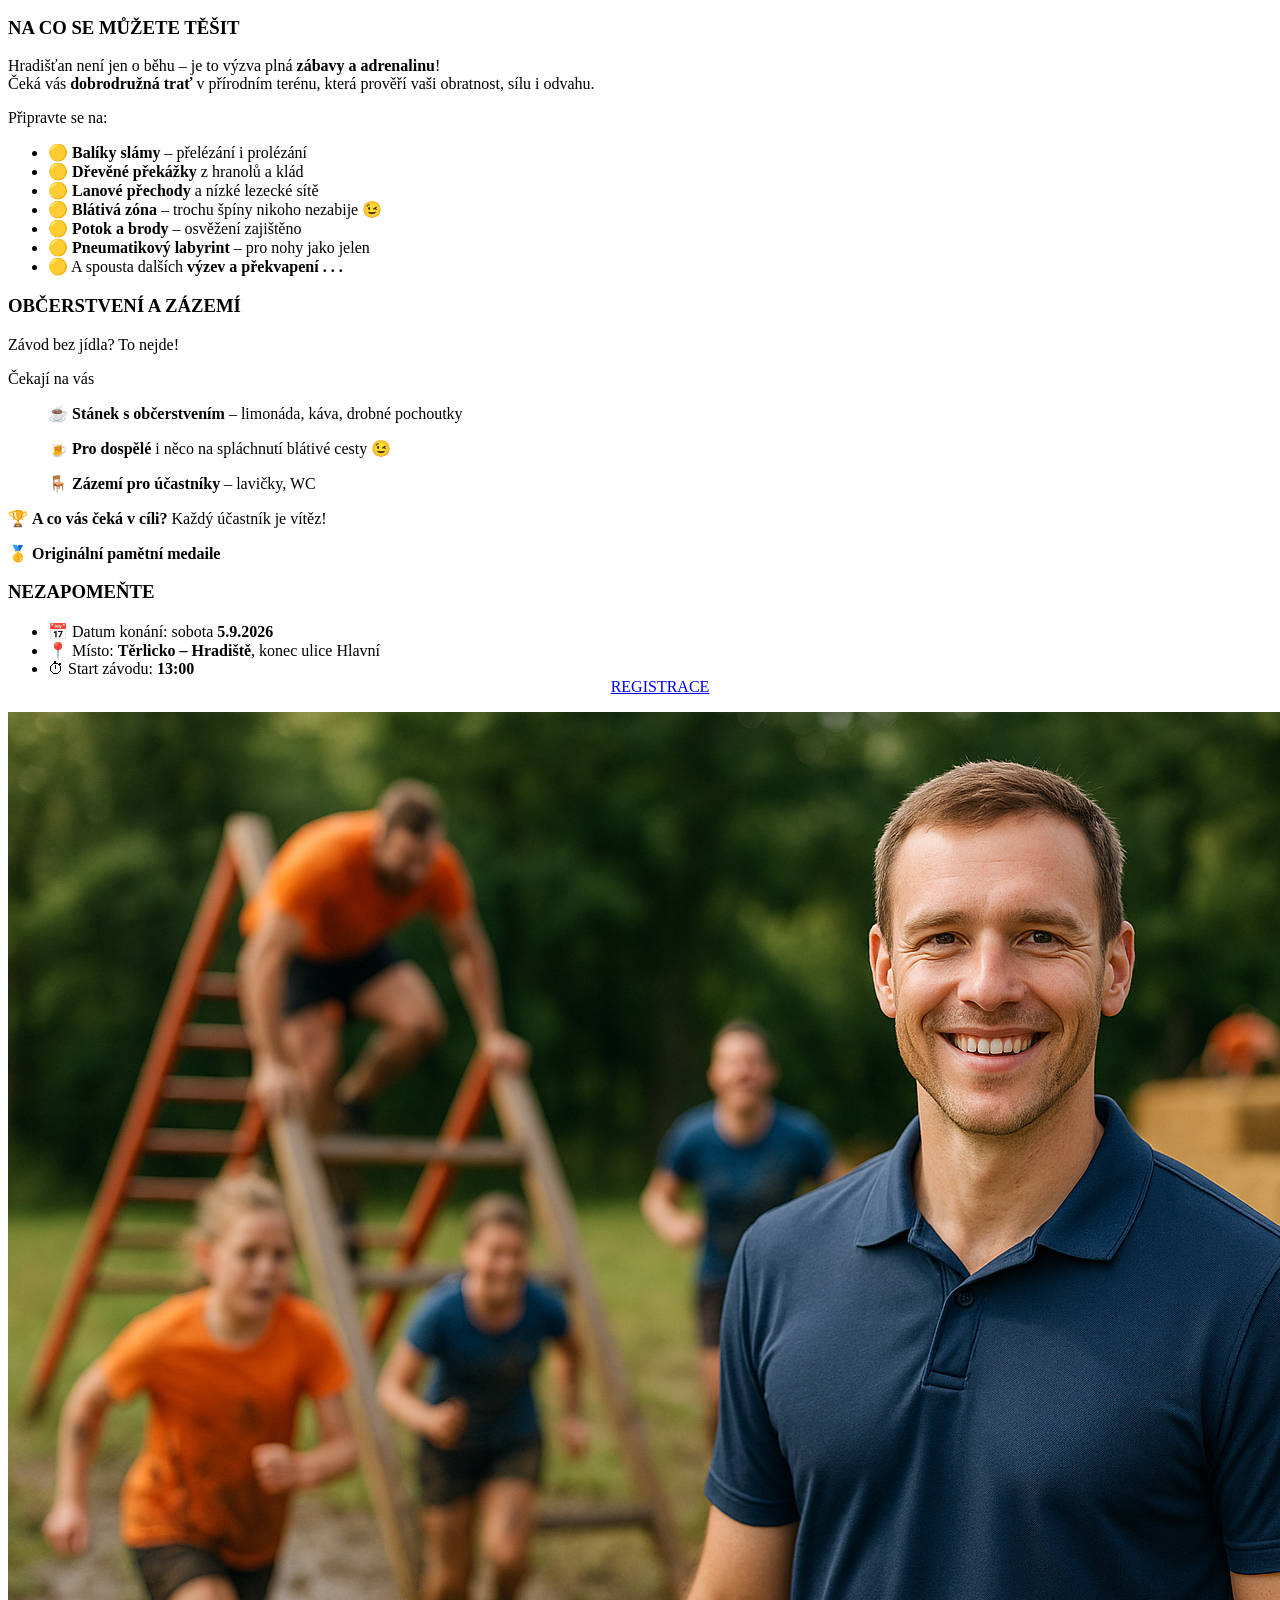
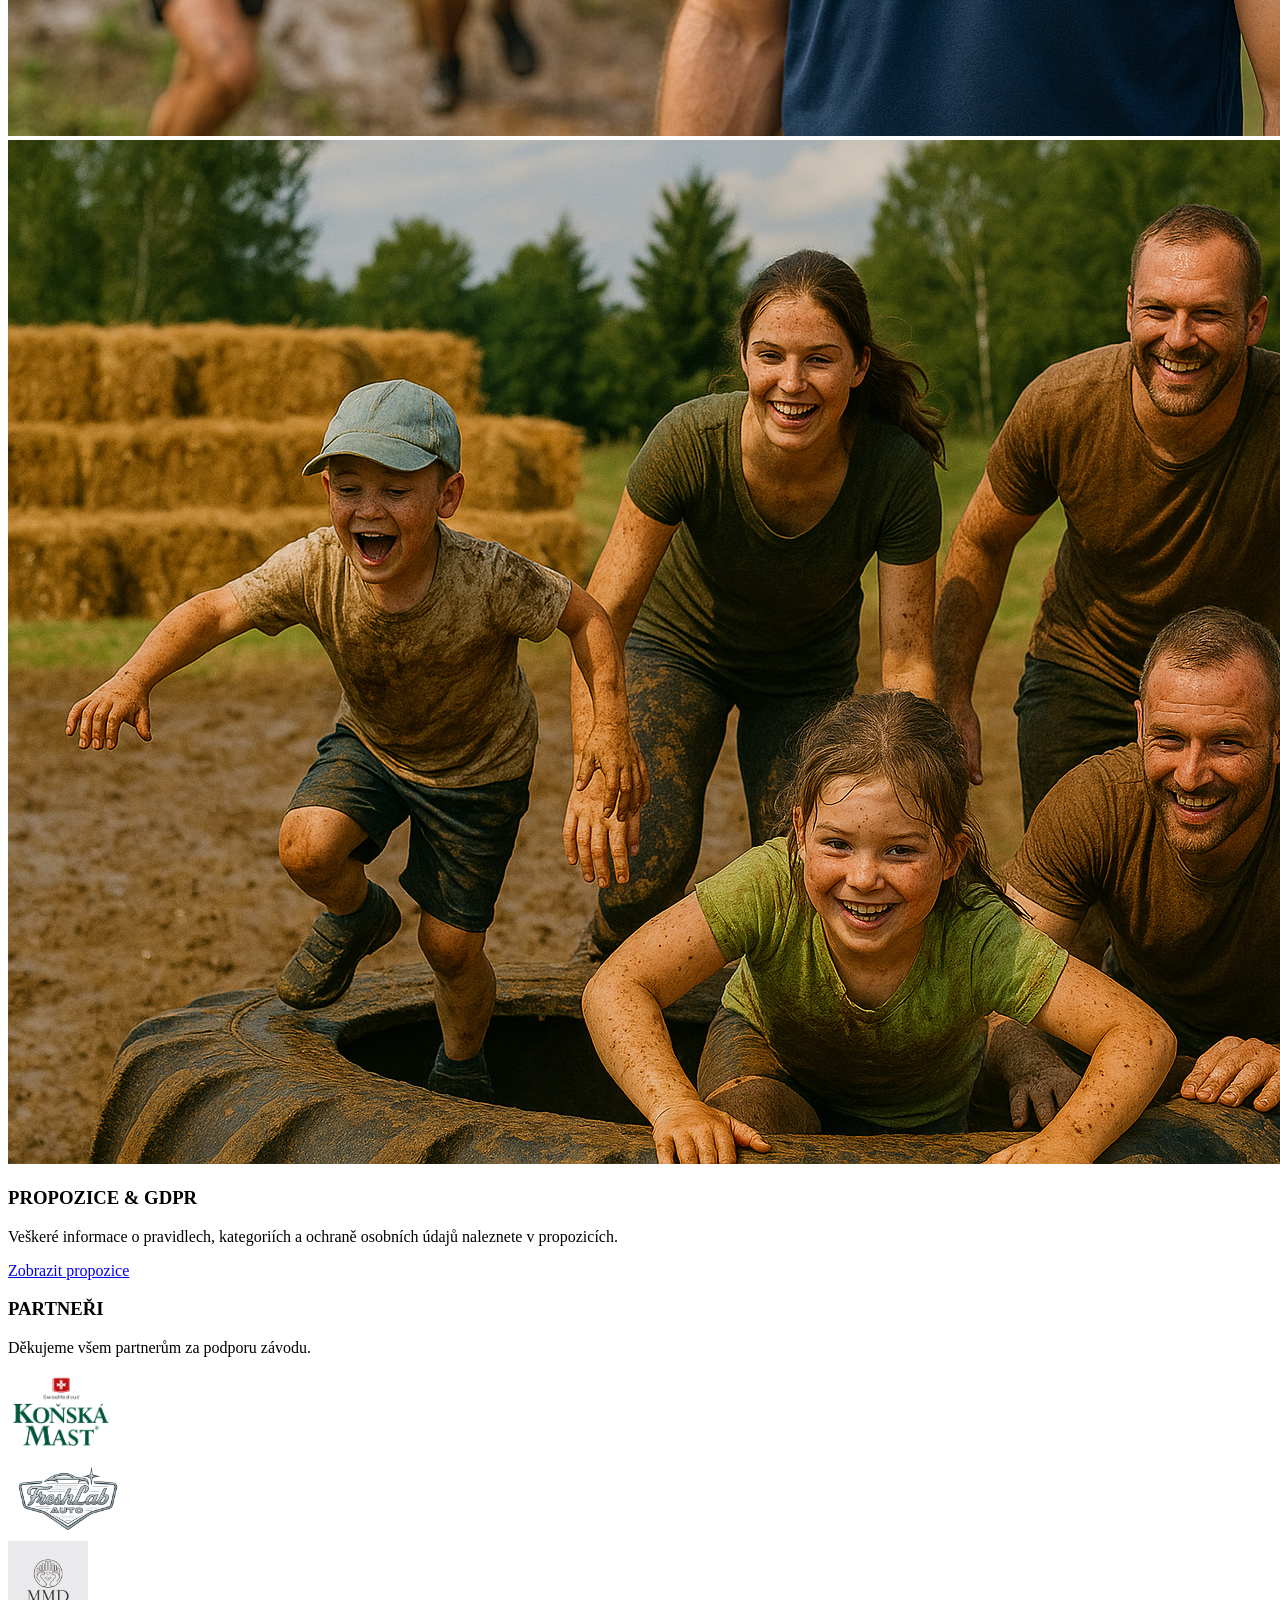
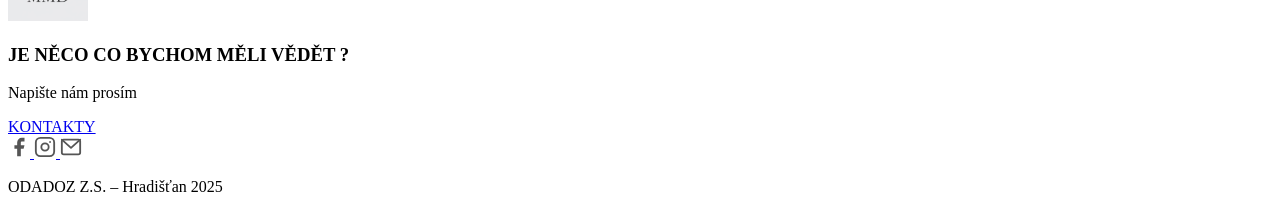
==== commit a6c2cc4e: "Update headings and content in index.html" ====
--- a/index.html
+++ b/index.html
@@ -58,7 +58,7 @@
   <!-- ===== NA CO SE TĚŠIT ===== -->
   <section class="section section-obstacles" id="trat">
     <div class="container container-narrow text-center">
-      <h2 class="section-title">Na co se můžete těšit?</h2>
+      <h3>NA CO SE MŮŽETE TĚŠIT</h3>
       <p class="section-lead">
         Hradišťan není jen o běhu – je to výzva plná <strong>zábavy a adrenalinu</strong>!<br/>
         Čeká vás <strong>dobrodružná trať</strong> v přírodním terénu, která prověří vaši obratnost, sílu i odvahu.
@@ -81,14 +81,14 @@
   <!-- ===== OBČERSTVENÍ ===== -->
   <section class="section section-food" id="obcerstveni">
     <div class="container container-narrow text-center">
-      <h2 class="section-title">🌿 Občerstvení a zázemí</h2>
+      <h3>OBČERSTVENÍ A ZÁZEMÍ</h3>
       <p class="section-lead">Závod bez jídla? To nejde!</p>
-      <p>Čekají na vás <strong>Hastrmanovy dobroty</strong> (zajištěno Hospůdkou u Hastrmana)</p>
+      <p>Čekají na vás <strong></strong> </p>
 
       <ul class="food-list">
-        <li>☕ <strong>Stánek s občerstvením</strong> – limonáda, káva, drobné pochoutky</li>
-        <li>🍺 <strong>Pro dospělé</strong> i něco na spláchnutí blátivé cesty 😉</li>
-        <li>🪑 <strong>Zázemí pro účastníky</strong> – lavičky, WC</li>
+        <p>☕ <strong>Stánek s občerstvením</strong> – limonáda, káva, drobné pochoutky</p>
+        <p>🍺 <strong>Pro dospělé</strong> i něco na spláchnutí blátivé cesty 😉</p>
+        <p>🪑 <strong>Zázemí pro účastníky</strong> – lavičky, WC</p>
       </ul>
 
       <div class="finish-info">
@@ -99,17 +99,21 @@
   </section>
 
   <!-- ===== DŮLEŽITÉ INFO / REGISTRACE ===== -->
+   
   <section class="section section-info" id="registrace">
+    
     <div class="container container-narrow text-center">
-      <h2 class="section-title">📅 Nezapomeňte!</h2>
+      <h3>NEZAPOMEŇTE</h3>
 
       <ul class="info-list">
-        <li>📅 Datum konání: sobota <strong>6.9.2025</strong></li>
+        
+        <li>📅 Datum konání: sobota <strong>5.9.2026</strong></li>
         <li>📍 Místo: <strong>Těrlicko – Hradiště</strong>, konec ulice Hlavní</li>
         <li>⏱ Start závodu: <strong>13:00</strong></li>
+        <center><a href="propozice.html#registrace" class="btn btn-dark">REGISTRACE</a></center>
       </ul>
 
-      <a href="propozice.html#registrace" class="btn btn-dark">REGISTRACE</a>
+      
     </div>
   </section>
 
@@ -117,10 +121,10 @@
   <section class="section-gallery" id="galerie">
     <div class="gallery-grid">
       <div class="gallery-item">
-        <img src="img/race1.jpg" alt="Závodníci na překážkové trati" onerror="this.parentElement.classList.add('img-placeholder')" />
+        <img src="images/typek.png" alt="Závodníci na překážkové trati" onerror="this.parentElement.classList.add('img-placeholder')" />
       </div>
       <div class="gallery-item">
-        <img src="img/race2.jpg" alt="Rodina na závodě" onerror="this.parentElement.classList.add('img-placeholder')" />
+        <img src="images/lidi.png" alt="Rodina na závodě" onerror="this.parentElement.classList.add('img-placeholder')" />
       </div>
     </div>
   </section>
@@ -128,7 +132,7 @@
   <!-- ===== PROPOZICE (zkrácená sekce odkaz) ===== -->
   <section class="section section-propozice" id="propozice">
     <div class="container container-narrow text-center">
-      <h2 class="section-title">Propozice a GDPR</h2>
+      <h3>PROPOZICE & GDPR</h3>
       <p class="section-lead">Veškeré informace o pravidlech, kategoriích a ochraně osobních údajů naleznete v propozicích.</p>
       <a href="propozice.html" class="btn btn-dark">Zobrazit propozice</a>
     </div>
@@ -137,12 +141,18 @@
   <!-- ===== PARTNEŘI ===== -->
   <section class="section section-partners" id="partneri">
     <div class="container text-center">
-      <h2 class="section-title">Partneři</h2>
+      <h3>PARTNEŘI</h3>
       <p class="section-lead">Děkujeme všem partnerům za podporu závodu.</p>
       <div class="partners-grid">
-        <div class="partner-placeholder">Partner 1</div>
-        <div class="partner-placeholder">Partner 2</div>
-        <div class="partner-placeholder">Partner 3</div>
+        <div class="partner-placeholder1"><a href="https://konskamast.cz/" target="_blank" rel="noopener noreferrer">
+  <img src="loga/konska mast.png" alt="logo konska mast" height="80px" >
+</a></div>
+        <div class="partner-placeholder1"><a href="https://freshlab-auto/" target="_blank" rel="noopener noreferrer">
+  <img src="loga/Logo.PNG" alt="logo freshlab auto" height="80px" >
+</a></div>
+        <div class="partner-placeholder1"><a href="https://mobilnimaserd.cz/" target="_blank" rel="noopener noreferrer">
+  <img src="loga/logo.jpg" alt="logo freshlab auto" height="80px">
+</a></div>
       </div>
     </div>
   </section>
@@ -150,7 +160,7 @@
   <!-- ===== KONTAKT ===== -->
   <section class="section section-contact" id="kontakt">
     <div class="container container-narrow text-center">
-      <h2 class="section-title contact-question">JE NĚCO CO BYCHOM<br/>MĚLI VĚDĚT&nbsp;?</h2>
+      <h3>JE NĚCO CO BYCHOM MĚLI VĚDĚT ?</h3>
       <p class="section-lead">Napište nám prosím</p>
       <a href="kontakt.html" class="btn btn-dark">KONTAKTY</a>
     </div>
--- a/css/styles.css
+++ b/css/styles.css
@@ -1,1194 +1,244 @@
-/* =========================================
-   HRADIŠTAN – Hlavní stylesheet
-   ========================================= */
-
-/* --- Reset & Base --- */
-*, *::before, *::after {
-  box-sizing: border-box;
-  margin: 0;
-  padding: 0;
-}
-
-html {
-  scroll-behavior: smooth;
-  font-size: 16px;
-}
-
-body {
-  font-family: 'Montserrat', sans-serif;
-  color: #1a1a1a;
-  background: #fff;
-  line-height: 1.7;
-}
-
-img {
-  max-width: 100%;
-  display: block;
-}
-
-a {
-  text-decoration: none;
-  color: inherit;
-}
-
-ul {
-  list-style: none;
-}
-
-/* --- Container --- */
-.container {
-  width: 100%;
-  max-width: 1200px;
-  margin: 0 auto;
-  padding: 0 2rem;
-}
-
-.container-narrow {
-  max-width: 760px;
-  margin: 0 auto;
-  padding: 0 2rem;
-}
-
-.text-center {
-  text-align: center;
-}
-
-/* --- Buttons --- */
-.btn {
-  display: inline-block;
-  padding: 0.85rem 2.4rem;
-  font-family: 'Montserrat', sans-serif;
-  font-size: 0.85rem;
-  font-weight: 600;
-  letter-spacing: 0.12em;
-  text-transform: uppercase;
-  cursor: pointer;
-  transition: background 0.2s ease, color 0.2s ease, transform 0.15s ease;
-  border: 2px solid transparent;
-}
-
-.btn-dark {
-  background: #1a1a1a;
-  color: #fff;
-  border-color: #1a1a1a;
-}
-
-.btn-dark:hover {
-  background: #fff;
-  color: #1a1a1a;
-  transform: translateY(-2px);
-}
-
-/* Sdílené tlačítko REGISTRACE v navigaci */
-.btn-nav {
-  display: inline-block;
-  padding: 0.65rem 1.6rem;
-  font-family: 'Montserrat', sans-serif;
-  font-size: 0.75rem;
-  font-weight: 600;
-  letter-spacing: 0.12em;
-  text-transform: uppercase;
-  background: #1a1a1a;
-  color: #fff;
-  border: 2px solid #1a1a1a;
-  cursor: pointer;
-  transition: background 0.2s, color 0.2s, transform 0.15s;
-  text-decoration: none;
-}
-.btn-nav:hover {
-  background: #fff;
-  color: #1a1a1a;
-  transform: translateY(-2px);
-}
-
-/* Tlačítko Registrace na propozice stránce */
-.btn-registrace {
-  display: inline-block;
-  background: #111;
-  color: #fff;
-  font-family: 'Montserrat', sans-serif;
-  font-size: 0.85rem;
-  font-weight: 600;
-  letter-spacing: 0.2em;
-  padding: 16px 40px;
-  text-decoration: none;
-  transition: background 0.2s;
-}
-.btn-registrace:hover {
-  background: #333;
-}
-
-/* GPS button */
-.btn-gps {
-  display: inline-block;
-  background: #111;
-  color: #fff;
-  font-family: 'Montserrat', sans-serif;
-  font-size: 0.85rem;
-  letter-spacing: 0.15em;
-  padding: 14px 30px;
-  text-decoration: none;
-  margin-bottom: 10px;
-  transition: background 0.2s;
-}
-.btn-gps:hover {
-  background: #333;
-}
-
-/* Submit button */
-.btn-submit {
-  display: block;
-  width: 100%;
-  padding: 16px;
-  background: #111;
-  color: #fff;
-  border: none;
-  font-size: 0.85rem;
-  font-weight: 600;
-  letter-spacing: 0.12em;
-  text-transform: uppercase;
-  cursor: pointer;
-  transition: background 0.2s;
-  font-family: 'Montserrat', sans-serif;
-}
-.btn-submit:hover {
-  background: #333;
-}
-
-/* Sdílené logo fallback */
-.logo-fallback {
-  display: flex;
-  align-items: center;
-  justify-content: center;
-}
-
-/* =========================================
-   NAVBAR
-   ========================================= */
-.navbar {
-  position: fixed;
-  top: 0;
-  left: 0;
-  width: 100%;
-  z-index: 1000;
-  background: rgba(255,255,255,0.97);
-  box-shadow: 0 1px 0 rgba(0,0,0,0.06);
-  transition: box-shadow 0.3s;
-}
-
-.navbar.scrolled {
-  box-shadow: 0 2px 16px rgba(0,0,0,0.10);
-}
-
-.nav-inner {
-  display: flex;
-  align-items: center;
-  justify-content: space-between;
-  max-width: 1280px;
-  margin: 0 auto;
-  padding: 0.5rem 2rem;
-}
-
-.logo-img {
-  width: 60px;
-  height: 60px;
-  border-radius: 50%;
-  object-fit: cover;
-  border: 2px solid #e0e0e0;
-}
-
-.nav-logo svg {
-  display: block;
-}
-
-.nav-links {
-  display: flex;
-  gap: 2.5rem;
-  align-items: center;
-}
-
-.nav-links a {
-  font-size: 0.8rem;
-  font-weight: 600;
-  letter-spacing: 0.1em;
-  text-transform: uppercase;
-  color: #1a1a1a;
-  position: relative;
-  padding-bottom: 2px;
-}
-
-.nav-links a::after {
-  content: '';
-  position: absolute;
-  bottom: 0;
-  left: 0;
-  width: 0;
-  height: 2px;
-  background: #1a1a1a;
-  transition: width 0.25s ease;
-}
-
-.nav-links a:hover::after,
-.nav-links a.active::after {
-  width: 100%;
-}
-
-/* Hamburger */
-.hamburger {
-  display: none;
-  flex-direction: column;
-  gap: 5px;
-  background: none;
-  border: none;
-  cursor: pointer;
-  padding: 4px;
-}
-
-.hamburger span {
-  display: block;
-  width: 24px;
-  height: 2px;
-  background: #1a1a1a;
-  transition: transform 0.3s, opacity 0.3s;
-}
-
-.hamburger.open span:nth-child(1) {
-  transform: translateY(7px) rotate(45deg);
-}
-.hamburger.open span:nth-child(2) {
-  opacity: 0;
-}
-.hamburger.open span:nth-child(3) {
-  transform: translateY(-7px) rotate(-45deg);
-}
-
-/* =========================================
-   FADE-IN ANIMACE
-   ========================================= */
-.fade-in {
-  opacity: 0;
-  transform: translateY(24px);
-  transition: opacity 0.6s ease, transform 0.6s ease;
-}
-
-.fade-in.visible {
-  opacity: 1;
-  transform: translateY(0);
-}
-
-/* =========================================
-   HERO
-   ========================================= */
-.hero {
-  min-height: 100vh;
-  display: flex;
-  align-items: center;
-  justify-content: center;
-  text-align: center;
-  padding: 8rem 2rem 4rem;
-  background: #fff;
-}
-
-.hero-title {
-  font-family: 'Cormorant Garamond', serif;
-  font-size: clamp(4rem, 12vw, 9rem);
-  font-weight: 300;
-  letter-spacing: 0.05em;
-  line-height: 1;
-  color: #1a1a1a;
-  margin-bottom: 1.5rem;
-}
-
-.hero-subtitle {
-  font-size: clamp(0.9rem, 2.5vw, 1.2rem);
-  font-weight: 500;
-  letter-spacing: 0.3em;
-  text-transform: uppercase;
-  color: #555;
-}
-
-/* =========================================
-   SECTIONS – společné styly
-   ========================================= */
-.section {
-  padding: 5rem 0;
-}
-
-.section-title {
-  font-family: 'Cormorant Garamond', serif;
-  font-size: clamp(1.6rem, 4vw, 2.4rem);
-  font-weight: 400;
-  letter-spacing: 0.03em;
-  margin-bottom: 1.5rem;
-  color: #1a1a1a;
-}
-
-.section-lead {
-  font-size: 1rem;
-  color: #444;
-  margin-bottom: 2rem;
-  line-height: 1.8;
-}
-
-/* =========================================
-   O ZÁVODU
-   ========================================= */
-.section-about {
-  padding: 4rem 0 3rem;
-  border-bottom: 1px solid #eee;
-}
-
-.about-text {
-  font-size: 1.05rem;
-  line-height: 1.9;
-  color: #333;
-  text-align: center;
-}
-
-/* =========================================
-   PŘEKÁŽKY
-   ========================================= */
-.section-obstacles {
-  background: #fff;
-  border-bottom: 1px solid #eee;
-}
-
-.obstacles-intro {
-  font-size: 0.95rem;
-  color: #666;
-  margin-bottom: 1.5rem;
-  letter-spacing: 0.02em;
-}
-
-.obstacles-list {
-  list-style: none;
-  display: inline-flex;
-  flex-direction: column;
-  gap: 0.85rem;
-  text-align: left;
-  font-size: 1rem;
-  color: #333;
-}
-
-.obstacles-list li {
-  padding: 0.2rem 0;
-}
-
-/* =========================================
-   OBČERSTVENÍ
-   ========================================= */
-.section-food {
-  background: #fafafa;
-  border-bottom: 1px solid #eee;
-}
-
-.food-list {
-  list-style: none;
-  display: inline-flex;
-  flex-direction: column;
-  gap: 0.8rem;
-  margin: 1.5rem 0 2rem;
-  text-align: left;
-  font-size: 1rem;
-  color: #333;
-}
-
-.finish-info {
-  margin-top: 2rem;
-  display: flex;
-  flex-direction: column;
-  gap: 0.5rem;
-  font-size: 1rem;
-  color: #333;
-}
-
-/* =========================================
-   INFO / REGISTRACE
-   ========================================= */
-.section-info {
-  background: #fff;
-  border-bottom: 1px solid #eee;
-}
-
-.info-list {
-  list-style: none;
-  display: inline-flex;
-  flex-direction: column;
-  gap: 0.75rem;
-  margin-bottom: 2.5rem;
-  text-align: left;
-  font-size: 1rem;
-  color: #333;
-}
-
-/* =========================================
-   GALERIE
-   ========================================= */
-.section-gallery {
-  width: 100%;
-}
-
-.gallery-grid {
-  display: grid;
-  grid-template-columns: 1fr 1fr;
-  gap: 0;
-}
-
-.gallery-item {
-  overflow: hidden;
-  aspect-ratio: 4/3;
-  background: #e8e8e8;
-  position: relative;
-}
-
-.gallery-item img {
-  width: 100%;
-  height: 100%;
-  object-fit: cover;
-  transition: transform 0.5s ease;
-}
-
-.gallery-item:hover img {
-  transform: scale(1.04);
-}
-
-/* Placeholder kdyz chybi obrazek */
-.gallery-item.img-placeholder::after {
-  content: '📷 Fotografie závodníků';
-  position: absolute;
-  inset: 0;
-  display: flex;
-  align-items: center;
-  justify-content: center;
-  font-size: 1rem;
-  color: #888;
-  background: #e8e8e8;
-}
-
-/* =========================================
-   PROPOZICE (sekce na indexu)
-   ========================================= */
-.section-propozice {
-  background: #fafafa;
-  border-bottom: 1px solid #eee;
-}
-
-/* =========================================
-   PARTNEŘI (sekce na indexu)
-   ========================================= */
-.section-partners {
-  padding: 5rem 0;
-  border-bottom: 1px solid #eee;
-}
-
-.partners-grid {
-  display: flex;
-  flex-wrap: wrap;
-  gap: 2rem;
-  justify-content: center;
-  margin-top: 2.5rem;
-}
-
-.partner-placeholder {
-  width: 160px;
-  height: 80px;
-  background: #eee;
-  display: flex;
-  align-items: center;
-  justify-content: center;
-  font-size: 0.85rem;
-  color: #999;
-  border: 1px dashed #ccc;
-}
-
-/* =========================================
-   KONTAKT (sekce na indexu)
-   ========================================= */
-.section-contact {
-  padding: 6rem 0;
-  background: #fff;
-}
-
-.contact-question {
-  font-size: clamp(1.8rem, 5vw, 3rem);
-  font-weight: 300;
-  line-height: 1.2;
-  margin-bottom: 1.2rem;
-}
-
-/* =========================================
-   FOOTER
-   ========================================= */
-.footer {
-  background: #fff;
-  border-top: 1px solid #eee;
-  padding: 2rem 0;
-}
-
-.footer-inner {
-  display: flex;
-  flex-direction: column;
-  align-items: center;
-  gap: 1rem;
-}
-
-.footer-social {
-  display: flex;
-  gap: 1.2rem;
-  align-items: center;
-}
-
-.social-icon {
-  display: flex;
-  align-items: center;
-  justify-content: center;
-  transition: opacity 0.2s;
-}
-
-.social-icon:hover {
-  opacity: 0.6;
-}
-
-.footer-copy {
-  font-size: 0.8rem;
-  color: #888;
-  letter-spacing: 0.05em;
-}
-
-/* =========================================
-   PROPOZICE STRÁNKA
-   ========================================= */
-.propozice-hero {
-  padding: 100px 20px 40px;
-  text-align: center;
-  border-bottom: 1px solid #eee;
-}
-
-.propozice-hero h1 {
-  font-family: 'Cormorant Garamond', serif;
-  font-size: clamp(3rem, 8vw, 6rem);
-  font-weight: 400;
-  letter-spacing: 0.08em;
-  margin: 0 0 8px;
-  line-height: 1;
-}
-
-.propozice-hero h2 {
-  font-family: 'Montserrat', sans-serif;
-  font-size: clamp(1.1rem, 3vw, 1.6rem);
-  font-weight: 600;
-  letter-spacing: 0.25em;
-  color: #222;
-  margin: 0 0 12px;
-}
-
-.propozice-hero .poradatel {
-  font-family: 'Montserrat', sans-serif;
-  font-size: 0.85rem;
-  letter-spacing: 0.15em;
-  color: #555;
-  margin-bottom: 30px;
-}
-
-.propozice-hero .termin {
-  font-family: 'Montserrat', sans-serif;
-  font-size: 0.9rem;
-  font-weight: 700;
-  letter-spacing: 0.12em;
-  text-transform: uppercase;
-  margin-bottom: 24px;
-}
-
-.propozice-hero .termin span {
-  font-weight: 400;
-  display: block;
-  margin-top: 4px;
-}
-
-/* ── Content sections ── */
-.propozice-content {
-  max-width: 860px;
-  margin: 0 auto;
-  padding: 50px 24px 60px;
-}
-
-.prop-section {
-  margin-bottom: 40px;
-  text-align: center;
-}
-
-.prop-section h3 {
-  font-family: 'Montserrat', sans-serif;
-  font-size: 0.9rem;
-  font-weight: 700;
-  letter-spacing: 0.2em;
-  text-transform: uppercase;
-  margin-bottom: 12px;
-}
-
-.prop-section p,
-.prop-section li {
-  font-family: 'Montserrat', sans-serif;
-  font-size: 0.82rem;
-  letter-spacing: 0.1em;
-  text-transform: uppercase;
-  line-height: 1.85;
-  color: #222;
-}
-
-.prop-section ul {
-  list-style: none;
-  padding: 0;
-  margin: 0;
-}
-
-.prop-section .highlight {
-  font-weight: 700;
-}
-
-.prop-section .note {
-  font-style: italic;
-  font-weight: 700;
-}
-
-/* ── Harmonogram ── */
-.harmonogram-list {
-  list-style: none;
-  padding: 0;
-  margin: 0;
-}
-
-.harmonogram-list li {
-  display: flex;
-  justify-content: center;
-  gap: 16px;
-  font-family: 'Montserrat', sans-serif;
-  font-size: 0.82rem;
-  letter-spacing: 0.1em;
-  text-transform: uppercase;
-  line-height: 2;
-  color: #222;
-}
-
-.harmonogram-list li .cas {
-  font-weight: 600;
-  min-width: 55px;
-  text-align: right;
-}
-
-/* ── Kategorie ── */
-.kategorie-grid {
-  display: flex;
-  flex-direction: column;
-  gap: 6px;
-}
-
-/* ── Prohlaseni GDPR ── */
-.prohlaseni {
-  font-size: 0.78rem !important;
-  text-align: justify;
-  color: #444 !important;
-}
-
-/* ── GDPR section ── */
-.gdpr-section {
-  text-align: center;
-  padding: 50px 24px;
-  border-top: 1px solid #eee;
-}
-
-.gdpr-section h3 {
-  font-family: 'Montserrat', sans-serif;
-  font-size: 0.9rem;
-  letter-spacing: 0.2em;
-  font-weight: 400;
-  margin-bottom: 6px;
-}
-
-.gdpr-section p {
-  font-family: 'Montserrat', sans-serif;
-  font-size: 0.8rem;
-  letter-spacing: 0.15em;
-  color: #555;
-  text-transform: uppercase;
-  margin-bottom: 20px;
-}
-
-/* ── Contact CTA ── */
-.contact-cta {
-  text-align: center;
-  padding: 70px 24px 80px;
-  border-top: 1px solid #eee;
-}
-
-.contact-cta h2 {
-  font-family: 'Cormorant Garamond', serif;
-  font-size: clamp(2rem, 5vw, 3.5rem);
-  font-weight: 400;
-  margin-bottom: 12px;
-  line-height: 1.2;
-}
-
-.contact-cta p {
-  font-family: 'Montserrat', sans-serif;
-  font-size: 0.9rem;
-  color: #666;
-  margin-bottom: 28px;
-}
-
-.divider {
-  border: none;
-  border-top: 1px solid #ddd;
-  margin: 0;
-}
-
-/* ── Registrace sekce ── */
-.registrace-section {
-  text-align: center;
-  margin-bottom: 36px;
-}
-
-.registrace-section h3 {
-  font-family: 'Montserrat', sans-serif;
-  font-size: 0.9rem;
-  font-weight: 700;
-  letter-spacing: 0.2em;
-  text-transform: uppercase;
-  margin-bottom: 12px;
-}
-
-.registrace-section p {
-  font-family: 'Montserrat', sans-serif;
-  font-size: 0.82rem;
-  letter-spacing: 0.1em;
-  text-transform: uppercase;
-  line-height: 1.85;
-  color: #222;
-  margin-bottom: 18px;
-}
-
-/* =========================================
-   PARTNEŘI STRÁNKA
-   ========================================= */
-.partners-hero {
-  padding: 120px 20px 60px;
-  text-align: center;
-  background: #fff;
-}
-
-.partners-hero h1 {
-  font-size: clamp(2.2rem, 6vw, 4rem);
-  font-weight: 700;
-  letter-spacing: 0.05em;
-  text-transform: uppercase;
-  color: #1a1a1a;
-  margin: 0 0 12px;
-}
-
-.partners-hero p {
-  font-size: clamp(1rem, 2.5vw, 1.3rem);
-  letter-spacing: 0.15em;
-  text-transform: uppercase;
-  color: #1a1a1a;
-  margin: 0;
-}
-
-.partners-section {
-  padding: 60px 40px 80px;
-  max-width: 1200px;
-  margin: 0 auto;
-}
-
-.partners-page-grid {
-  display: grid;
-  grid-template-columns: repeat(3, 1fr);
-  gap: 48px 40px;
-}
-
-.partner-card {
-  display: flex;
-  flex-direction: column;
-  align-items: center;
-  text-align: center;
-  gap: 16px;
-}
-
-.partner-card .partner-name {
-  font-size: 0.95rem;
-  font-weight: 600;
-  letter-spacing: 0.1em;
-  text-transform: uppercase;
-  color: #1a1a1a;
-}
-
-.partner-logo-wrap {
-  width: 100%;
-  aspect-ratio: 4/3;
-  background: #f0f0f0;
-  border-radius: 8px;
-  display: flex;
-  align-items: center;
-  justify-content: center;
-  overflow: hidden;
-}
-
-.partner-logo-wrap img {
-  max-width: 80%;
-  max-height: 80%;
-  object-fit: contain;
-}
-
-.partner-card.placeholder .partner-logo-wrap {
-  background: #f5f5f5;
-  flex-direction: column;
-  gap: 10px;
-}
-
-.partner-card.placeholder .partner-logo-wrap svg {
-  width: 70px;
-  height: 70px;
-  opacity: 0.4;
-}
-
-.partner-card.placeholder .placeholder-text {
-  font-size: 1.1rem;
-  font-weight: 800;
-  letter-spacing: 0.05em;
-  text-transform: uppercase;
-  color: #333;
-  text-align: center;
-  line-height: 1.3;
-}
-
-.partner-card.placeholder .partner-name {
-  color: #aaa;
-}
-
-/* =========================================
-   KONTAKT STRÁNKA
-   ========================================= */
-.page-hero {
-  padding: 120px 40px 60px;
-  text-align: center;
-  background: #fff;
-}
-
-.page-hero h1 {
-  font-size: clamp(2.5rem, 6vw, 5rem);
-  font-weight: 300;
-  letter-spacing: 0.08em;
-  margin: 0;
-}
-
-.contact-layout {
-  max-width: 1100px;
-  margin: 0 auto;
-  padding: 60px 40px;
-  display: grid;
-  grid-template-columns: 1fr 280px;
-  gap: 60px;
-  align-items: start;
-}
-
-.contact-form-col h2 {
-  font-size: 2rem;
-  font-weight: 400;
-  margin: 0 0 12px;
-}
-
-.contact-form-col p {
-  color: #666;
-  margin: 0 0 36px;
-  font-size: 0.95rem;
-}
-
-.form-group {
-  margin-bottom: 24px;
-}
-
-.form-group label {
-  display: block;
-  font-size: 0.75rem;
-  font-weight: 600;
-  letter-spacing: 0.1em;
-  text-transform: uppercase;
-  margin-bottom: 8px;
-  color: #111;
-}
-
-.form-group input,
-.form-group textarea {
-  width: 100%;
-  box-sizing: border-box;
-  border: 1px solid #ddd;
-  border-radius: 4px;
-  padding: 14px 16px;
-  font-size: 0.95rem;
-  font-family: inherit;
-  color: #333;
-  background: #fff;
-  transition: border-color 0.2s;
-}
-
-.form-group input::placeholder,
-.form-group textarea::placeholder {
-  color: #aaa;
-}
-
-.form-group input:focus,
-.form-group textarea:focus {
-  outline: none;
-  border-color: #111;
-}
-
-.form-group textarea {
-  resize: vertical;
-  min-height: 160px;
-}
-
-.form-success {
-  display: none;
-  background: #e8f5e9;
-  border: 1px solid #4caf50;
-  color: #2e7d32;
-  padding: 16px 20px;
-  border-radius: 4px;
-  margin-top: 16px;
-  font-size: 0.95rem;
-}
-
-.contact-info-col {
-  padding-top: 8px;
-}
-
-.contact-info-col h3 {
-  font-size: 0.75rem;
-  font-weight: 700;
-  letter-spacing: 0.15em;
-  text-transform: uppercase;
-  color: #111;
-  margin: 0 0 16px;
-}
-
-.contact-info-col a {
-  display: block;
-  color: #555;
-  text-decoration: underline;
-  font-size: 0.95rem;
-  margin-bottom: 8px;
-}
-
-.contact-info-col a:hover {
-  color: #111;
-}
-
-.contact-info-col .phone {
-  color: #555;
-  font-size: 0.95rem;
-  margin-bottom: 6px;
-  text-decoration: none;
-  display: block;
-}
-
-.team-section {
-  padding: 80px 40px;
-  text-align: center;
-  background: #fff;
-}
-
-.team-section .section-label {
-  font-size: 0.75rem;
-  font-weight: 600;
-  letter-spacing: 0.15em;
-  text-transform: uppercase;
-  color: #888;
-  margin-bottom: 12px;
-}
-
-.team-section h2 {
-  font-size: clamp(1.8rem, 4vw, 2.8rem);
-  font-weight: 400;
-  margin: 0 0 60px;
-}
-
-.team-grid {
-  display: grid;
-  grid-template-columns: 1fr auto 1fr;
-  gap: 40px;
-  max-width: 1000px;
-  margin: 0 auto;
-  align-items: start;
-}
-
-.team-member {
-  text-align: center;
-}
-
-.team-member h3 {
-  font-size: 1.2rem;
-  font-weight: 500;
-  margin: 0 0 4px;
-}
-
-.team-member .role {
-  font-size: 0.9rem;
-  color: #888;
-  margin-bottom: 20px;
-}
-
-.team-member .photo {
-  width: 100%;
-  max-width: 310px;
-  aspect-ratio: 3/4;
-  object-fit: cover;
-  object-position: top;
-  display: block;
-  margin: 0 auto 20px;
-}
-
-.team-member .photo-placeholder {
-  width: 100%;
-  max-width: 310px;
-  aspect-ratio: 3/4;
-  background: #eee;
-  display: flex;
-  align-items: center;
-  justify-content: center;
-  color: #aaa;
-  font-size: 0.85rem;
-  margin: 0 auto 20px;
-}
-
-.team-member a.member-email {
-  display: block;
-  color: #555;
-  text-decoration: underline;
-  font-size: 0.9rem;
-  margin-bottom: 6px;
-}
-
-.team-member .member-phone {
-  color: #555;
-  font-size: 0.9rem;
-}
-
-.team-logo {
-  display: flex;
-  align-items: center;
-  justify-content: center;
-}
-
-.team-logo img {
-  width: 200px;
-}
-
-.team-logo-placeholder {
-  width: 200px;
-  height: 200px;
-  background: #f5f5f5;
-  border-radius: 50%;
-  display: flex;
-  align-items: center;
-  justify-content: center;
-  font-size: 3rem;
-}
-
-.cta-section {
-  padding: 80px 40px;
-  text-align: center;
-  background: #fff;
-}
-
-.cta-section h2 {
-  font-size: clamp(1.6rem, 4vw, 2.5rem);
-  font-weight: 300;
-  letter-spacing: 0.05em;
-  margin: 0 0 12px;
-  text-transform: uppercase;
-}
-
-.cta-section p {
-  color: #666;
-  margin: 0 0 36px;
-}
-
-/* =========================================
-   RESPONSIVE
-   ========================================= */
-@media (max-width: 768px) {
-  .nav-links {
-    display: none;
-    position: absolute;
-    top: 100%;
-    left: 0;
-    width: 100%;
-    background: #fff;
-    flex-direction: column;
-    padding: 1.5rem 2rem;
-    gap: 1.5rem;
-    border-top: 1px solid #eee;
-    box-shadow: 0 8px 24px rgba(0,0,0,0.08);
-  }
-
-  .nav-links.open {
-    display: flex;
-  }
-
-  .hamburger {
-    display: flex;
-  }
-
-  .gallery-grid {
-    grid-template-columns: 1fr;
-  }
-
-  .obstacles-list,
-  .food-list,
-  .info-list {
-    text-align: center;
-  }
-
-  .hero {
-    padding-top: 7rem;
-  }
-
-  .section {
-    padding: 3.5rem 0;
-  }
-
-  /* Kontakt stránka */
-  .contact-layout {
-    grid-template-columns: 1fr;
-    gap: 40px;
-  }
-
-  /* Team sekce */
-  .team-grid {
-    grid-template-columns: 1fr;
-  }
-
-  .team-logo {
-    order: -1;
-  }
-
-  /* Partneři stránka */
-  .partners-page-grid {
-    grid-template-columns: repeat(2, 1fr);
-    gap: 32px 24px;
-  }
-}
-
-@media (max-width: 480px) {
-  .hero-title {
-    font-size: clamp(3rem, 16vw, 5rem);
-  }
-
-  .btn {
-    padding: 0.75rem 1.8rem;
-    font-size: 0.8rem;
-  }
-
-  .partners-page-grid {
-    grid-template-columns: 1fr;
-  }
-}
+<!DOCTYPE html>
+<html lang="cs">
+<head>
+  <meta charset="UTF-8" />
+  <meta name="viewport" content="width=device-width, initial-scale=1.0" />
+  <meta name="description" content="Závod Hradistán je adrenalinová outdoorová soutěž plná výzev, pohybu a zábavy. Přidej se!">
+  <meta name="keywords" content="závod, outdoor, adrenalin, sport, Hradišťán, Těrlicko, Hradiště, Závod,">
+  <meta name="author" content="ODADOZ">
+  <meta name="viewport" content="width=device-width, initial-scale=1.0">
+  <meta name="robots" content="index, follow">
+  <title>Propozice - Hradišťan – Sport, Adrenalin, Smysl | Adrenalinový outdoor závod</title>
+  <link rel="preconnect" href="https://fonts.googleapis.com" />
+  <link rel="preconnect" href="https://fonts.gstatic.com" crossorigin />
+  <link href="https://fonts.googleapis.com/css2?family=Cormorant+Garamond:wght@300;400;600&family=Montserrat:wght@400;500;600;700&display=swap" rel="stylesheet" />
+  <link rel="stylesheet" href="css/styles.css" />
+  <link rel="icon" href="/loga/odadoz.jpg" type="image/jpg">
+  <script src="js/script.js" defer></script>
+</head>
+<body>
+
+ <!-- ===== NAVIGACE ===== -->
+  <nav class="navbar" id="navbar">
+    <div class="nav-inner">
+      <a href="index.html" class="nav-logo">
+      <img src="loga/odadoz.jpg" alt="Logo" class="logo-img">
+      </a>
+      <button class="hamburger" id="hamburger" aria-label="Menu" aria-expanded="false">
+        <span></span><span></span><span></span>
+      </button>
+      <ul class="nav-links" id="nav-links">
+        <li><a href="index.html">Závod</a></li>
+        <li><a href="propozice.html">Propozice – GDPR</a></li>
+        <li><a href="partneri.html">Partneři</a></li>
+        <li><a href="kontakt.html">Kontakt</a></li>
+      </ul>
+      <a href="propozice.html#registrace" class="btn-nav">Registrace</a>
+    </div>
+  </nav>
+
+  <!-- ═══ HERO ═══ -->
+  <section class="partners-hero">
+    <h1>PROPOZICE</h1>
+    <h2>HRADIŠŤAN</h2>
+  </section>
+  
+  <header class="propozice-hero">
+    <p class="poradatel">POŘADATEL: ODADOZ Z.S.</p>
+    <p class="termin">
+      TERMÍN A MÍSTO KONÁNÍ ZÁVODU:
+      <span>SOBOTA 6. 9. 2025, POLE V TĚRLICKO-HRADIŠTI</span>
+    </p>
+    <a
+      href="https://maps.google.com/?q=49.7270950N,18.5197711E"
+      target="_blank"
+      class="btn-gps"
+    >49.7270950N, 18.5197711E</a>
+  </header>
+
+  <!-- ═══ OBSAH PROPOZIC ═══ -->
+  <main class="propozice-content">
+
+    <!-- Registrace -->
+    <section class="registrace-section" id="registrace">
+      <h3>REGISTRACE</h3>
+      <p>
+        DO ZÁVODU JE MOŽNO REGISTROVAT ZÁVODNÍKY PROSTŘEDNICTVÍM ONLINE PŘIHLÁŠKY<br>
+        NEJPOZDĚJI DO 5.9.2025 DO 20:00 HODIN ZDE:
+      </p>
+      <a href="#" class="btn-registrace">REGISTRACE</a>
+      <p style="margin-top:20px;">
+        REGISTRACE JE TAKÉ MOŽNÁ V DEN ZÁVODU V MÍSTĚ STARTU OD 12:00<br>
+        (NEJPOZDĚJI VŠAK 30 MINUT PŘED PŘÍSLUŠNOU VĚKOVOU KATEGORIÍ).<br>
+        DOPORUČUJEME PŘIHLÁŠENÍ PŘEDEM, PŘEDEJDETE TAK MOŽNÉMU ZDRŽENÍ A PŘEDZÁVODNÍMU STRESU.
+      </p>
+    </section>
+
+    <hr class="divider" />
+
+    <!-- Povinná výbava -->
+    <section class="prop-section" style="margin-top:36px;">
+      <h3>POVINNÁ VÝBAVA:</h3>
+      <p>BĚŽECKÁ OBUV, VHODNÉ STARŠÍ SPORTOVNÍ OBLEČENÍ</p>
+    </section>
+
+    <!-- Startovné -->
+    <section class="prop-section">
+      <h3 class="highlight">STARTOVNÉ PŘEDEM JE 250 KČ, NA MÍSTĚ 300 KČ.</h3>
+      <p>VOLITELNĚ SPORTOVNÍ TRIČKO – CENA 300 KČ.</p>
+    </section>
+
+    <!-- Prezentace -->
+    <section class="prop-section">
+      <h3>PREZENTACE ZAČÍNÁ V 12:00 HOD.</h3>
+      <p>
+        PREZENTACE NA MÍSTĚ MUSÍ BÝT PROVEDENA VŽDY NEJPOZDĚJI 30 MINUT PŘED STARTEM PŘÍSLUŠNÉ KATEGORIE!!!<br>
+        ZÁVODNÍK OBDRŽÍ STARTOVNÍ ČÍSLO A SPÍNACÍ ŠPENDLÍKY (UMÍSTĚNÍ STARTOVNÍHO ČÍSLA VEPŘEDU).<br>
+        PROHLÍDKA TRATI PRO VŠECHNY VĚKOVÉ KATEGORIE JE MOŽNÁ POUZE MEZI 12:00 – 12:30 HOD.
+      </p>
+    </section>
+
+    <hr class="divider" />
+
+    <!-- Věkové kategorie a disciplíny -->
+    <section class="prop-section" style="margin-top:36px;">
+      <h3>VĚKOVÉ KATEGORIE A DISCIPLÍNY</h3>
+      <p>
+        POŘADATEL SI VYHRAZUJE PRÁVO SLOUČIT KATEGORIE V PŘÍPADĚ NÍZKÉHO POČTU ÚČASTNÍKŮ, ZPRAVIDLA S KATEGORIÍ VYŠŠÍ. DĚTI POBĚŽÍ PO TRAVNATÉ LOUCE, PŘIČEMŽ NA TRASE BUDOU ROZMÍSTĚNY RŮZNÉ PŘEKÁŽKY, NAPŘÍKLAD BALÍKY SLÁMY, PNEUMATIKY A DALŠÍ PŘÍRODNÍ ČI SPORTOVNÍ PRVKY. DĚTI ABSOLVUJÍ ZÁVOD SAMOSTATNĚ, BEZ DOPROVODU RODIČŮ – VÝJIMKOU JE POUZE KATEGORIE A, KDE DĚTI BĚŽÍ SPOLEČNĚ S RODIČI. V TÉTO KATEGORII MOHOU RODIČE SVÝM DĚTEM POMÁHAT PŘI PŘEKONÁVÁNÍ PŘEKÁŽEK. TRASA VEDE PROSTŘEDÍM V OKOLÍ POLE, LESÍKU A PODÉL POTOKA STONÁVKY. STARTUJE SE PO SKUPINKÁCH V PRAVIDELNÝCH INTERVALECH.
+      </p>
+    </section>
+
+    <!-- Kategorie -->
+    <section class="prop-section">
+      <div class="kategorie-grid">
+        <p><strong>KATEGORIE A – NEJMENŠÍ DĚTI S RODIČEM</strong><br>(DÍTĚ 1–3 ROKY S RODIČEM ZA RUKU – ROČNÍK NAROZENÍ 2025–2022)</p>
+        <p><strong>KATEGORIE B – PŘEDŠKOLÁCI</strong><br>(ROČNÍK NAROZENÍ 2021–2020)</p>
+        <p><strong>KATEGORIE C – MLADŠÍ ŠKOLÁCI</strong><br>(ROČNÍK NAROZENÍ 2019–2017)</p>
+        <p><strong>KATEGORIE D: STARŠÍ ŠKOLÁCI</strong><br>(ROČNÍK NAROZENÍ 2016–2013)</p>
+        <p><strong>KATEGORIE E: MLÁDEŽ</strong><br>(ROČNÍK NAROZENÍ 2012–2008)</p>
+        <p><strong>KATEGORIE F: DOSPĚLÍ</strong><br>(ROČNÍK NAROZENÍ 2007 A STARŠÍ)</p>
+      </div>
+    </section>
+
+    <hr class="divider" />
+
+    <!-- Harmonogram -->
+    <section class="prop-section" style="margin-top:36px;">
+      <h3>HARMONOGRAM</h3>
+      <p>
+        START ZÁVODU: 13:00 HOD<br>
+        OSTATNÍ KATEGORIE BUDOU NÁSLEDOVAT IHNED PO DOKONČENÍ PŘEDCHOZÍHO ZÁVODU.
+      </p>
+    </section>
+
+    <section class="prop-section">
+      <h3>ORIENTAČNÍ ČASOVÝ HARMONOGRAM</h3>
+      <ul class="harmonogram-list">
+        <li><span class="cas">OD 12:00</span><span>PREZENTACE A REGISTRACE ZÁVODNÍKŮ</span></li>
+        <li><span class="cas">13:00</span><span>OFICIÁLNÍ ZAHÁJENÍ ZÁVODU</span></li>
+        <li><span class="cas">13:15</span><span>KATEGORIE A - NEJMENŠÍ DĚTI S RODIČEM</span></li>
+        <li><span class="cas">13:45</span><span>KATEGORIE B – PŘEDŠKOLÁCI</span></li>
+        <li><span class="cas">14:15</span><span>KATEGORIE C – MLADŠÍ ŠKOLÁCI</span></li>
+        <li><span class="cas">14:45</span><span>KATEGORIE D – STARŠÍ ŠKOLÁCI</span></li>
+        <li><span class="cas">16:15</span><span>KATEGORIE E – MLÁDEŽ</span></li>
+        <li><span class="cas">17:00</span><span>KATEGORIE F – DOSPĚLÍ</span></li>
+        <li><span class="cas">17:30</span><span>VYHLÁŠENÍ VÝSLEDKŮ</span></li>
+      </ul>
+    </section>
+
+    <section class="prop-section">
+      <p class="highlight">VYHLÁŠENÍ VÝSLEDKŮ: DO 40 MINUT PO UKONČENÍ VŠECH VĚKOVÝCH KATEGORIÍ</p>
+      <p class="note">* POŘADATEL SI VYHRAZUJE PRÁVO NA JAKÉKOLIV ZMĚNY.</p>
+      <p>BĚHEM ZÁVODU JE ZAJIŠTĚNA PRVNÍ POMOC.</p>
+    </section>
+
+    <hr class="divider" />
+
+    <!-- Občerstvení -->
+    <section class="prop-section" style="margin-top:36px;">
+      <h3>OBČERSTVENÍ</h3>
+      <p>V AREÁLU MÍSTA KONÁNÍ JE ZAJIŠTĚN TAKÉ STÁNEK S OBČERSTVENÍM KE KOUPI.</p>
+    </section>
+
+    <!-- Vyhlašování -->
+    <section class="prop-section">
+      <h3>VYHLAŠOVÁNÍ</h3>
+      <p>VYHLAŠOVÁNI JSOU PRVNÍ TŘI V KAŽDÉ KATEGORII DLE ČASU U BĚHŮ A DLE VÝKONU. VYHLAŠOVANÍ OBDRŽÍ MEDAILI, DIPLOM, CENY.</p>
+    </section>
+
+    <hr class="divider" />
+
+    <!-- Registrace a prohlášení -->
+    <section class="prop-section" style="margin-top:36px;">
+      <h3>REGISTRACE A PROHLÁŠENÍ ZÁKONNÉHO ZÁSTUPCE</h3>
+      <p>
+        DO ZÁVODU MOHOU DĚTI REGISTROVAT POUZE ZÁKONNÍ ZÁSTUPCI (RODIČE). ZÁVODU SE MOHOU ZÚČASTNIT POUZE ŘÁDNĚ ZAREGISTROVANÉ OSOBY, KTERÉ ZAPLATILY STARTOVNÉ.
+      </p>
+    </section>
+
+    <section class="prop-section">
+      <h3>PŘIHLÁŠENÍM DO ZÁVODU A ZAPLACENÍM STARTOVNÉHO JAKO ZÁKONNÝ ZÁSTUPCE STVRZUJI TOTO PROHLÁŠENÍ:</h3>
+      <p class="prohlaseni">
+        JSEM SI VĚDOM (A) DŮSLEDKŮ SPOJENÝCH S ÚČASTÍ DÍTĚTE V ZÁVODU, JSEM SI VĚDOM VLASTNÍ ODPOVĚDNOSTI ZA DÍTĚ A NEBEZPEČÍ, SOUHLASÍM S ŘÁDEM, PRAVIDLY A POKYNY ORGANIZÁTORŮ, KTERÝMI SE BUDU JÁ I DÍTĚ ŘÍDIT. NEJSEM OPRÁVNĚN (A) POŽADOVAT PO POŘADATELI FINANČNÍ PLNĚNÍ NEBO UPLATŇOVAT JINÉ NÁROKY V PŘÍPADĚ JAKÉHOKOLIV ZRANĚNÍ DÍTĚTE NEBO DOPROVÁZEJÍCÍ DOSPĚLÉ OSOBY, PŘÍPADNÉ KRÁDEŽE, NEBO JINÉ ŠKODY, KTERÉ UTRPÍ V SOUVISLOSTI S ÚČASTÍ V ZÁVODU. ZA NEZLETILÉ DĚTI ZODPOVÍDÁ DOPROVÁZEJÍCÍ DOSPĚLÁ OSOBA ČI OSOBA, KTERÁ JE K ZÁVODU PŘIHLÁSILA. V SOULADU S PŘÍSLUŠNÝMI USTANOVENÍMI ZÁKONA Č. 101/2000 SB. A ZÁKONA Č. 480/2004 SB. V PLATNÉM ZNĚNÍ POSKYTUJI SOUHLAS SE ZPRACOVÁNÍM SVÝCH OSOBNÍCH ÚDAJŮ UVEDENÝCH V PŘIHLÁŠCE K ZÁVODU PRO POTŘEBY POŘADATELE. DALŠÍ INFORMACE V SOUVISLOSTI S GDPR JSOU UVEDENY NA WEBU ZÁVODU. REGISTRACÍ NA ZÁVOD PROHLAŠUJI, ŽE DÍTĚ JE ZDRAVOTNĚ ZPŮSOBILÉ A ŽE JEHO ZDRAVOTNÍ STAV ODPOVÍDÁ NÁROČNOSTI AKCE, ŽE SE ÚČASTNÍ DOBROVOLNĚ, NA VLASTNÍ NEBEZPEČÍ SE VŠEMI DŮSLEDKY Z TOHO PLYNOUCÍMI.
+      </p>
+    </section>
+
+    <!-- Kontakt na pořadatele -->
+    <section class="prop-section">
+      <h3>KONTAKT NA POŘADATELE</h3>
+      <p>
+        MGR. ZUZANA POSPÍŠILOVÁ &amp; MGR. DOMINIK POSPÍŠIL<br>
+        TEL: <a href="tel:+420777173606" style="color:inherit;">+420 777 173 606</a>,
+        <a href="tel:+420739950965" style="color:inherit;">+420 739 950 965</a><br>
+        EMAIL: <a href="mailto:odadoz@outlook.cz" style="color:inherit;">ODADOZ@OUTLOOK.CZ</a>
+      </p>
+      <p class="note">* POŘADATEL SI VYHRAZUJE PRÁVO NA JAKÉKOLIV ZMĚNY.</p>
+    </section>
+
+  </main>
+
+  <!-- ═══ GDPR ═══ -->
+  <hr class="divider" />
+  <section class="gdpr-section">
+    <h3>- GDPR -</h3>
+    <h3>K NAHLÉDNUTÍ PO KLIKNUTÍ</h3>
+    <a href="gdpr.pdf" target="_blank" class="btn-registrace" style="font-size:0.8rem;padding:12px 30px;">ZOBRAZIT GDPR</a>
+  </section>
+
+  <!-- ═══ KONTAKT CTA ═══ -->
+  <section class="contact-cta">
+    <h3>JE NĚCO CO BYCHOM MĚLI VĚDĚT ?</h3>
+    <p>Napište nám prosím</p>
+    <a href="kontakt.html" class="btn-registrace">KONTAKTY</a>
+  </section>
+
+  <!-- ═══ FOOTER ═══ -->
+  <footer class="footer">
+    <div class="footer-inner">
+      <div class="footer-social">
+        <a href="#" aria-label="Facebook" class="social-icon">
+          <svg xmlns="http://www.w3.org/2000/svg" width="22" height="22" viewBox="0 0 24 24" fill="#555">
+            <path d="M18 2h-3a5 5 0 0 0-5 5v3H7v4h3v8h4v-8h3l1-4h-4V7a1 1 0 0 1 1-1h3z"/>
+          </svg>
+        </a>
+        <a href="#" aria-label="Instagram" class="social-icon">
+          <svg xmlns="http://www.w3.org/2000/svg" width="22" height="22" viewBox="0 0 24 24" fill="none" stroke="#555" stroke-width="2" stroke-linecap="round" stroke-linejoin="round">
+            <rect x="2" y="2" width="20" height="20" rx="5" ry="5"/>
+            <circle cx="12" cy="12" r="4"/>
+            <circle cx="17.5" cy="6.5" r="1" fill="#555" stroke="none"/>
+          </svg>
+        </a>
+        <a href="mailto:odadoz@outlook.cz" aria-label="E-mail" class="social-icon">
+          <svg xmlns="http://www.w3.org/2000/svg" width="22" height="22" viewBox="0 0 24 24" fill="none" stroke="#555" stroke-width="2" stroke-linecap="round" stroke-linejoin="round">
+            <rect x="2" y="4" width="20" height="16" rx="2"/>
+            <polyline points="2,4 12,13 22,4"/>
+          </svg>
+        </a>
+      </div>
+      <p class="footer-copy">ODADOZ Z.S. – Hradištan 2025</p>
+    </div>
+  </footer>
+
+
+</body>
+</html>
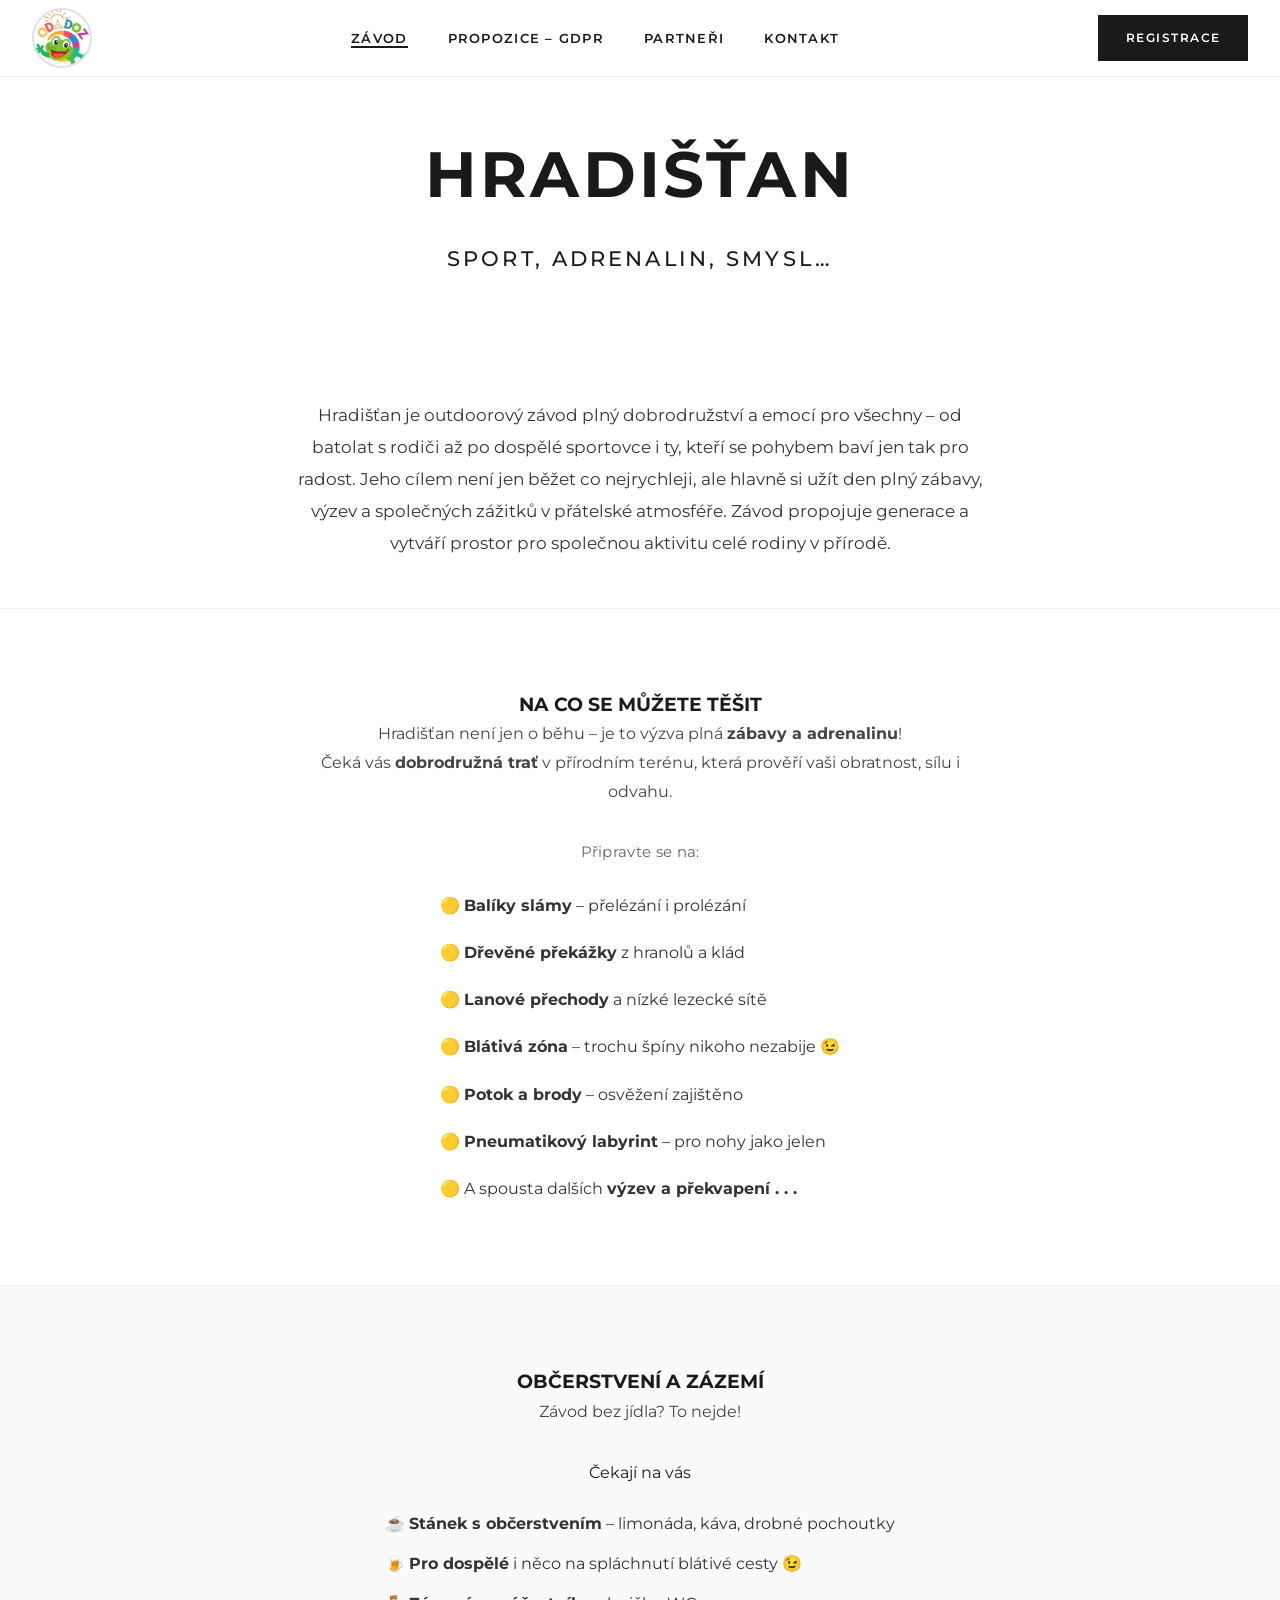
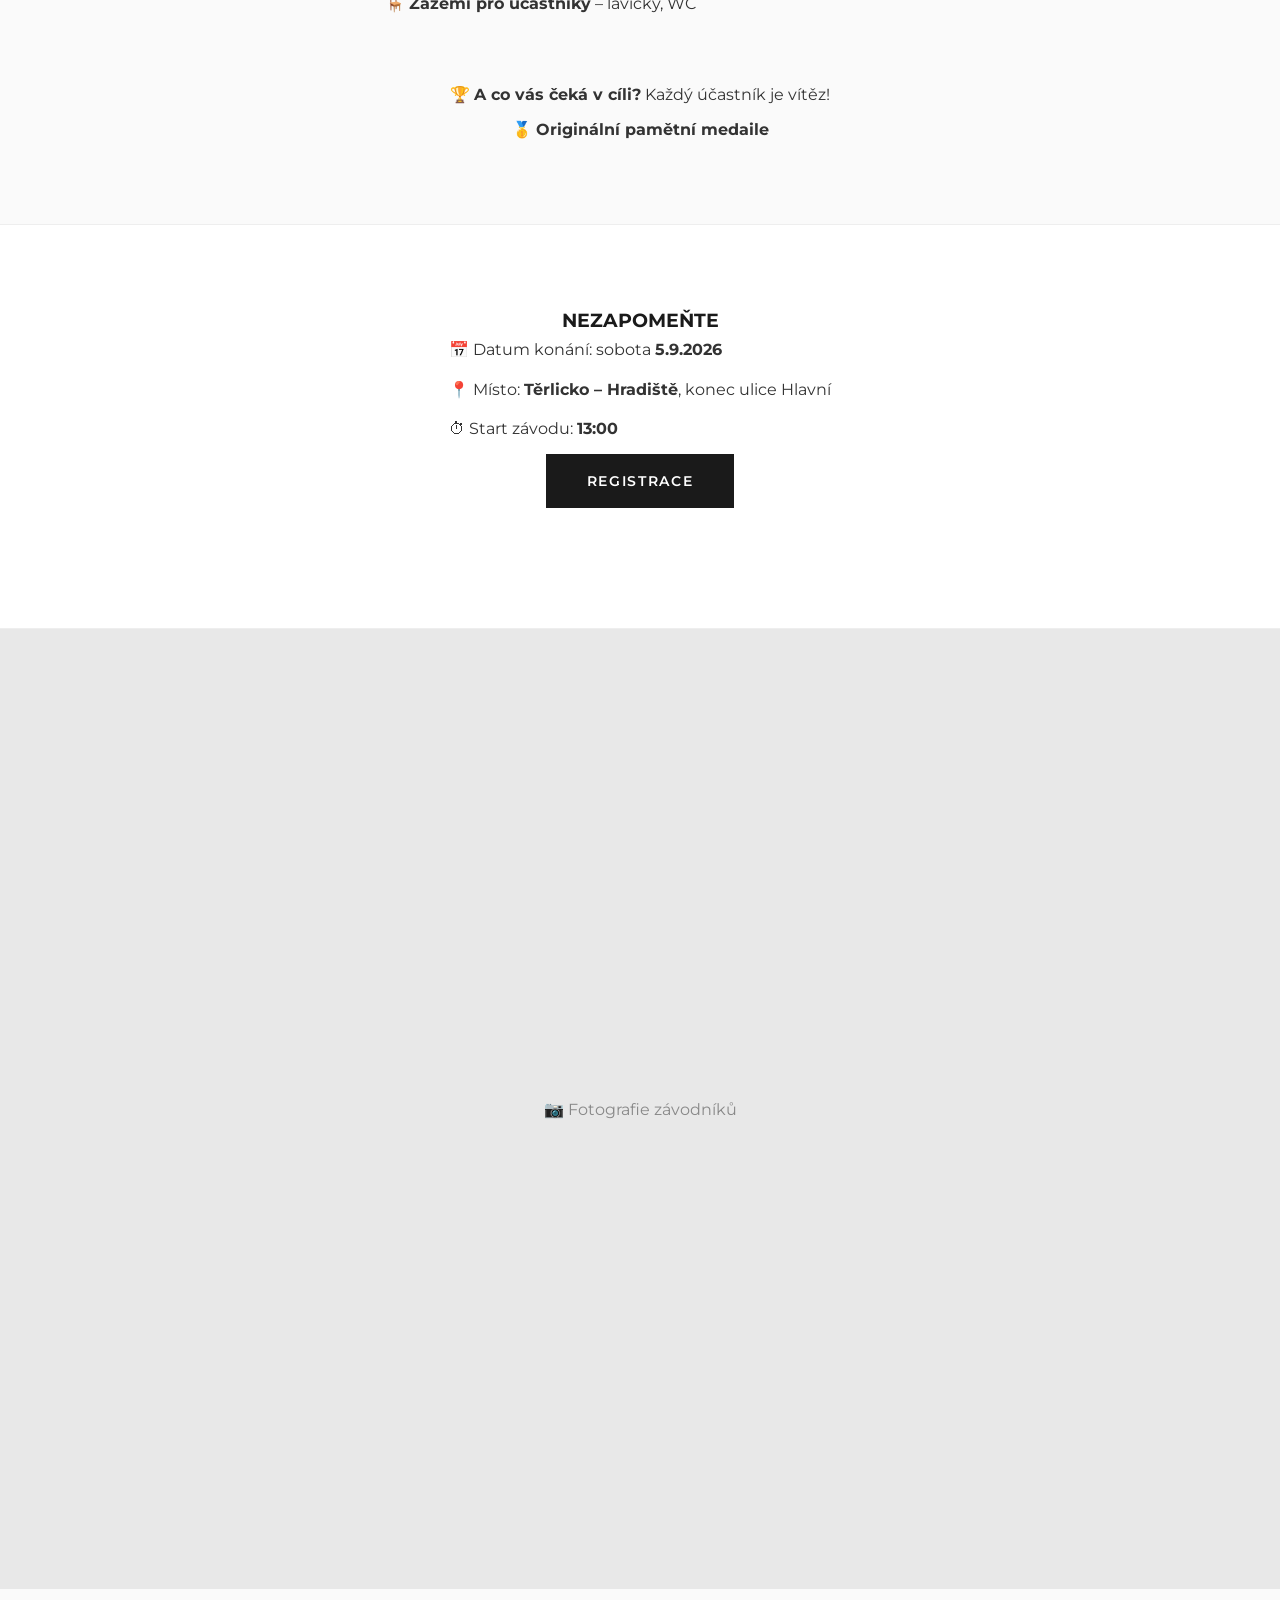
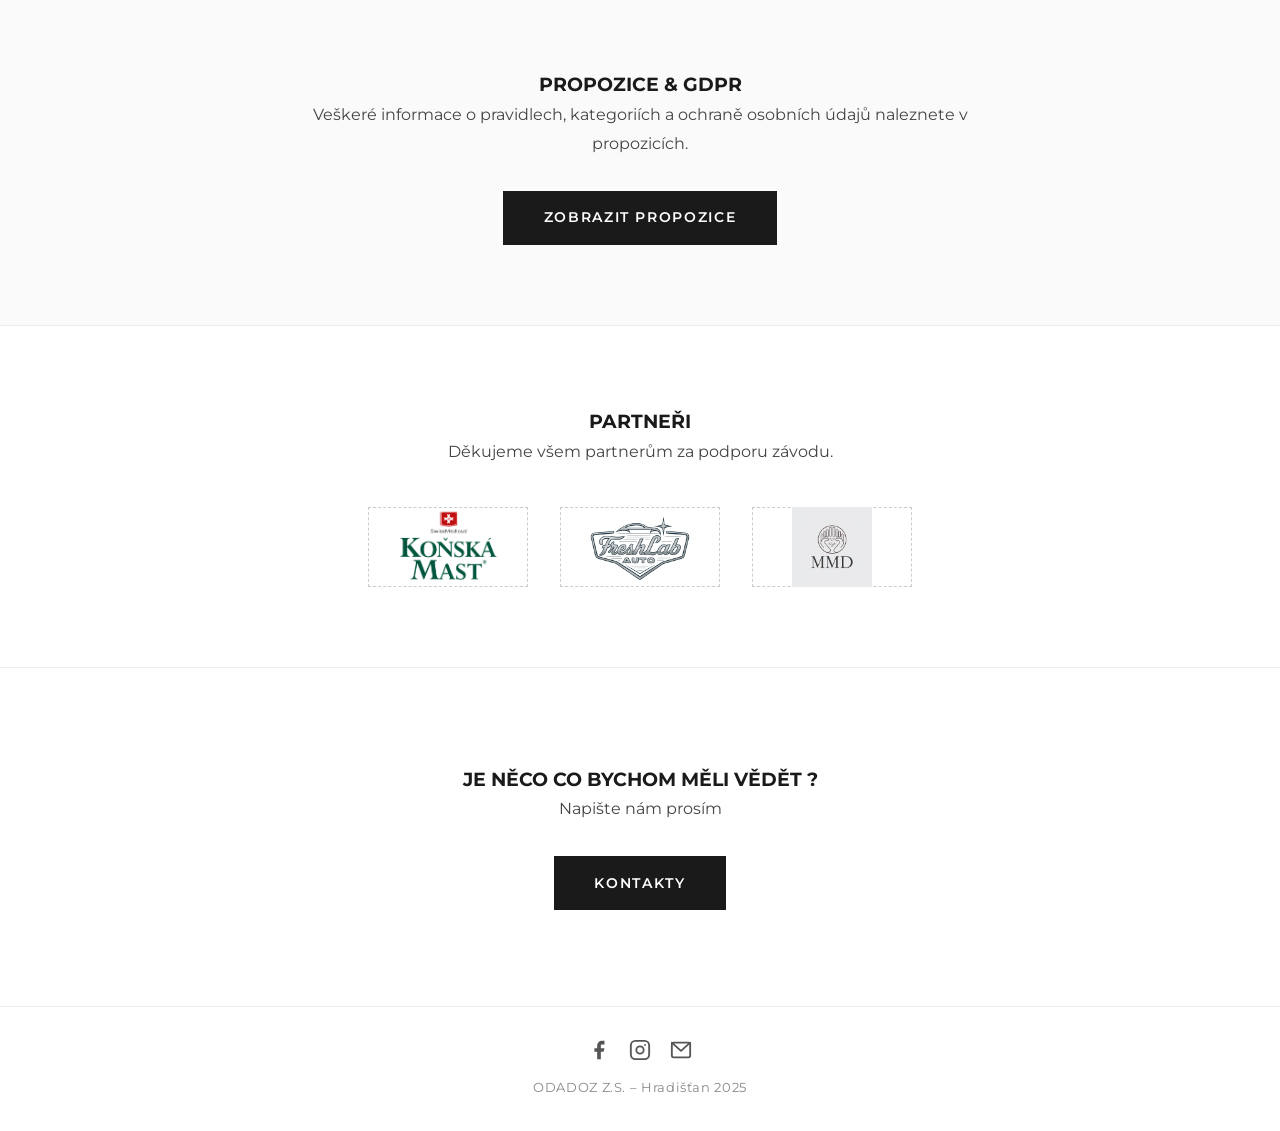
==== commit 105ec8f4: "Update index.html" ====
--- a/index.html
+++ b/index.html
@@ -117,17 +117,14 @@
     </div>
   </section>
 
-  <!-- ===== FOTOGALERIE ===== -->
-  <section class="section-gallery" id="galerie">
-    <div class="gallery-grid">
-      <div class="gallery-item">
-        <img src="images/typek.png" alt="Závodníci na překážkové trati" onerror="this.parentElement.classList.add('img-placeholder')" />
-      </div>
-      <div class="gallery-item">
-        <img src="images/lidi.png" alt="Rodina na závodě" onerror="this.parentElement.classList.add('img-placeholder')" />
-      </div>
+ <!-- ===== FOTOGALERIE ===== -->
+<section class="section-gallery" id="galerie">
+  <div class="gallery-grid" style="grid-template-columns: 1fr;">
+    <div class="gallery-item">
+      <img src="images/fotka_hradistan.png" alt="Závodníci na překážkové trati" onerror="this.parentElement.classList.add('img-placeholder')" />
     </div>
-  </section>
+  </div>
+</section>
 
   <!-- ===== PROPOZICE (zkrácená sekce odkaz) ===== -->
   <section class="section section-propozice" id="propozice">
--- a/css/styles.css
+++ b/css/styles.css
@@ -1,244 +1,1214 @@
-<!DOCTYPE html>
-<html lang="cs">
-<head>
-  <meta charset="UTF-8" />
-  <meta name="viewport" content="width=device-width, initial-scale=1.0" />
-  <meta name="description" content="Závod Hradistán je adrenalinová outdoorová soutěž plná výzev, pohybu a zábavy. Přidej se!">
-  <meta name="keywords" content="závod, outdoor, adrenalin, sport, Hradišťán, Těrlicko, Hradiště, Závod,">
-  <meta name="author" content="ODADOZ">
-  <meta name="viewport" content="width=device-width, initial-scale=1.0">
-  <meta name="robots" content="index, follow">
-  <title>Propozice - Hradišťan – Sport, Adrenalin, Smysl | Adrenalinový outdoor závod</title>
-  <link rel="preconnect" href="https://fonts.googleapis.com" />
-  <link rel="preconnect" href="https://fonts.gstatic.com" crossorigin />
-  <link href="https://fonts.googleapis.com/css2?family=Cormorant+Garamond:wght@300;400;600&family=Montserrat:wght@400;500;600;700&display=swap" rel="stylesheet" />
-  <link rel="stylesheet" href="css/styles.css" />
-  <link rel="icon" href="/loga/odadoz.jpg" type="image/jpg">
-  <script src="js/script.js" defer></script>
-</head>
-<body>
-
- <!-- ===== NAVIGACE ===== -->
-  <nav class="navbar" id="navbar">
-    <div class="nav-inner">
-      <a href="index.html" class="nav-logo">
-      <img src="loga/odadoz.jpg" alt="Logo" class="logo-img">
-      </a>
-      <button class="hamburger" id="hamburger" aria-label="Menu" aria-expanded="false">
-        <span></span><span></span><span></span>
-      </button>
-      <ul class="nav-links" id="nav-links">
-        <li><a href="index.html">Závod</a></li>
-        <li><a href="propozice.html">Propozice – GDPR</a></li>
-        <li><a href="partneri.html">Partneři</a></li>
-        <li><a href="kontakt.html">Kontakt</a></li>
-      </ul>
-      <a href="propozice.html#registrace" class="btn-nav">Registrace</a>
-    </div>
-  </nav>
-
-  <!-- ═══ HERO ═══ -->
-  <section class="partners-hero">
-    <h1>PROPOZICE</h1>
-    <h2>HRADIŠŤAN</h2>
-  </section>
-  
-  <header class="propozice-hero">
-    <p class="poradatel">POŘADATEL: ODADOZ Z.S.</p>
-    <p class="termin">
-      TERMÍN A MÍSTO KONÁNÍ ZÁVODU:
-      <span>SOBOTA 6. 9. 2025, POLE V TĚRLICKO-HRADIŠTI</span>
-    </p>
-    <a
-      href="https://maps.google.com/?q=49.7270950N,18.5197711E"
-      target="_blank"
-      class="btn-gps"
-    >49.7270950N, 18.5197711E</a>
-  </header>
-
-  <!-- ═══ OBSAH PROPOZIC ═══ -->
-  <main class="propozice-content">
-
-    <!-- Registrace -->
-    <section class="registrace-section" id="registrace">
-      <h3>REGISTRACE</h3>
-      <p>
-        DO ZÁVODU JE MOŽNO REGISTROVAT ZÁVODNÍKY PROSTŘEDNICTVÍM ONLINE PŘIHLÁŠKY<br>
-        NEJPOZDĚJI DO 5.9.2025 DO 20:00 HODIN ZDE:
-      </p>
-      <a href="#" class="btn-registrace">REGISTRACE</a>
-      <p style="margin-top:20px;">
-        REGISTRACE JE TAKÉ MOŽNÁ V DEN ZÁVODU V MÍSTĚ STARTU OD 12:00<br>
-        (NEJPOZDĚJI VŠAK 30 MINUT PŘED PŘÍSLUŠNOU VĚKOVOU KATEGORIÍ).<br>
-        DOPORUČUJEME PŘIHLÁŠENÍ PŘEDEM, PŘEDEJDETE TAK MOŽNÉMU ZDRŽENÍ A PŘEDZÁVODNÍMU STRESU.
-      </p>
-    </section>
-
-    <hr class="divider" />
-
-    <!-- Povinná výbava -->
-    <section class="prop-section" style="margin-top:36px;">
-      <h3>POVINNÁ VÝBAVA:</h3>
-      <p>BĚŽECKÁ OBUV, VHODNÉ STARŠÍ SPORTOVNÍ OBLEČENÍ</p>
-    </section>
-
-    <!-- Startovné -->
-    <section class="prop-section">
-      <h3 class="highlight">STARTOVNÉ PŘEDEM JE 250 KČ, NA MÍSTĚ 300 KČ.</h3>
-      <p>VOLITELNĚ SPORTOVNÍ TRIČKO – CENA 300 KČ.</p>
-    </section>
-
-    <!-- Prezentace -->
-    <section class="prop-section">
-      <h3>PREZENTACE ZAČÍNÁ V 12:00 HOD.</h3>
-      <p>
-        PREZENTACE NA MÍSTĚ MUSÍ BÝT PROVEDENA VŽDY NEJPOZDĚJI 30 MINUT PŘED STARTEM PŘÍSLUŠNÉ KATEGORIE!!!<br>
-        ZÁVODNÍK OBDRŽÍ STARTOVNÍ ČÍSLO A SPÍNACÍ ŠPENDLÍKY (UMÍSTĚNÍ STARTOVNÍHO ČÍSLA VEPŘEDU).<br>
-        PROHLÍDKA TRATI PRO VŠECHNY VĚKOVÉ KATEGORIE JE MOŽNÁ POUZE MEZI 12:00 – 12:30 HOD.
-      </p>
-    </section>
-
-    <hr class="divider" />
-
-    <!-- Věkové kategorie a disciplíny -->
-    <section class="prop-section" style="margin-top:36px;">
-      <h3>VĚKOVÉ KATEGORIE A DISCIPLÍNY</h3>
-      <p>
-        POŘADATEL SI VYHRAZUJE PRÁVO SLOUČIT KATEGORIE V PŘÍPADĚ NÍZKÉHO POČTU ÚČASTNÍKŮ, ZPRAVIDLA S KATEGORIÍ VYŠŠÍ. DĚTI POBĚŽÍ PO TRAVNATÉ LOUCE, PŘIČEMŽ NA TRASE BUDOU ROZMÍSTĚNY RŮZNÉ PŘEKÁŽKY, NAPŘÍKLAD BALÍKY SLÁMY, PNEUMATIKY A DALŠÍ PŘÍRODNÍ ČI SPORTOVNÍ PRVKY. DĚTI ABSOLVUJÍ ZÁVOD SAMOSTATNĚ, BEZ DOPROVODU RODIČŮ – VÝJIMKOU JE POUZE KATEGORIE A, KDE DĚTI BĚŽÍ SPOLEČNĚ S RODIČI. V TÉTO KATEGORII MOHOU RODIČE SVÝM DĚTEM POMÁHAT PŘI PŘEKONÁVÁNÍ PŘEKÁŽEK. TRASA VEDE PROSTŘEDÍM V OKOLÍ POLE, LESÍKU A PODÉL POTOKA STONÁVKY. STARTUJE SE PO SKUPINKÁCH V PRAVIDELNÝCH INTERVALECH.
-      </p>
-    </section>
-
-    <!-- Kategorie -->
-    <section class="prop-section">
-      <div class="kategorie-grid">
-        <p><strong>KATEGORIE A – NEJMENŠÍ DĚTI S RODIČEM</strong><br>(DÍTĚ 1–3 ROKY S RODIČEM ZA RUKU – ROČNÍK NAROZENÍ 2025–2022)</p>
-        <p><strong>KATEGORIE B – PŘEDŠKOLÁCI</strong><br>(ROČNÍK NAROZENÍ 2021–2020)</p>
-        <p><strong>KATEGORIE C – MLADŠÍ ŠKOLÁCI</strong><br>(ROČNÍK NAROZENÍ 2019–2017)</p>
-        <p><strong>KATEGORIE D: STARŠÍ ŠKOLÁCI</strong><br>(ROČNÍK NAROZENÍ 2016–2013)</p>
-        <p><strong>KATEGORIE E: MLÁDEŽ</strong><br>(ROČNÍK NAROZENÍ 2012–2008)</p>
-        <p><strong>KATEGORIE F: DOSPĚLÍ</strong><br>(ROČNÍK NAROZENÍ 2007 A STARŠÍ)</p>
-      </div>
-    </section>
-
-    <hr class="divider" />
-
-    <!-- Harmonogram -->
-    <section class="prop-section" style="margin-top:36px;">
-      <h3>HARMONOGRAM</h3>
-      <p>
-        START ZÁVODU: 13:00 HOD<br>
-        OSTATNÍ KATEGORIE BUDOU NÁSLEDOVAT IHNED PO DOKONČENÍ PŘEDCHOZÍHO ZÁVODU.
-      </p>
-    </section>
-
-    <section class="prop-section">
-      <h3>ORIENTAČNÍ ČASOVÝ HARMONOGRAM</h3>
-      <ul class="harmonogram-list">
-        <li><span class="cas">OD 12:00</span><span>PREZENTACE A REGISTRACE ZÁVODNÍKŮ</span></li>
-        <li><span class="cas">13:00</span><span>OFICIÁLNÍ ZAHÁJENÍ ZÁVODU</span></li>
-        <li><span class="cas">13:15</span><span>KATEGORIE A - NEJMENŠÍ DĚTI S RODIČEM</span></li>
-        <li><span class="cas">13:45</span><span>KATEGORIE B – PŘEDŠKOLÁCI</span></li>
-        <li><span class="cas">14:15</span><span>KATEGORIE C – MLADŠÍ ŠKOLÁCI</span></li>
-        <li><span class="cas">14:45</span><span>KATEGORIE D – STARŠÍ ŠKOLÁCI</span></li>
-        <li><span class="cas">16:15</span><span>KATEGORIE E – MLÁDEŽ</span></li>
-        <li><span class="cas">17:00</span><span>KATEGORIE F – DOSPĚLÍ</span></li>
-        <li><span class="cas">17:30</span><span>VYHLÁŠENÍ VÝSLEDKŮ</span></li>
-      </ul>
-    </section>
-
-    <section class="prop-section">
-      <p class="highlight">VYHLÁŠENÍ VÝSLEDKŮ: DO 40 MINUT PO UKONČENÍ VŠECH VĚKOVÝCH KATEGORIÍ</p>
-      <p class="note">* POŘADATEL SI VYHRAZUJE PRÁVO NA JAKÉKOLIV ZMĚNY.</p>
-      <p>BĚHEM ZÁVODU JE ZAJIŠTĚNA PRVNÍ POMOC.</p>
-    </section>
-
-    <hr class="divider" />
-
-    <!-- Občerstvení -->
-    <section class="prop-section" style="margin-top:36px;">
-      <h3>OBČERSTVENÍ</h3>
-      <p>V AREÁLU MÍSTA KONÁNÍ JE ZAJIŠTĚN TAKÉ STÁNEK S OBČERSTVENÍM KE KOUPI.</p>
-    </section>
-
-    <!-- Vyhlašování -->
-    <section class="prop-section">
-      <h3>VYHLAŠOVÁNÍ</h3>
-      <p>VYHLAŠOVÁNI JSOU PRVNÍ TŘI V KAŽDÉ KATEGORII DLE ČASU U BĚHŮ A DLE VÝKONU. VYHLAŠOVANÍ OBDRŽÍ MEDAILI, DIPLOM, CENY.</p>
-    </section>
-
-    <hr class="divider" />
-
-    <!-- Registrace a prohlášení -->
-    <section class="prop-section" style="margin-top:36px;">
-      <h3>REGISTRACE A PROHLÁŠENÍ ZÁKONNÉHO ZÁSTUPCE</h3>
-      <p>
-        DO ZÁVODU MOHOU DĚTI REGISTROVAT POUZE ZÁKONNÍ ZÁSTUPCI (RODIČE). ZÁVODU SE MOHOU ZÚČASTNIT POUZE ŘÁDNĚ ZAREGISTROVANÉ OSOBY, KTERÉ ZAPLATILY STARTOVNÉ.
-      </p>
-    </section>
-
-    <section class="prop-section">
-      <h3>PŘIHLÁŠENÍM DO ZÁVODU A ZAPLACENÍM STARTOVNÉHO JAKO ZÁKONNÝ ZÁSTUPCE STVRZUJI TOTO PROHLÁŠENÍ:</h3>
-      <p class="prohlaseni">
-        JSEM SI VĚDOM (A) DŮSLEDKŮ SPOJENÝCH S ÚČASTÍ DÍTĚTE V ZÁVODU, JSEM SI VĚDOM VLASTNÍ ODPOVĚDNOSTI ZA DÍTĚ A NEBEZPEČÍ, SOUHLASÍM S ŘÁDEM, PRAVIDLY A POKYNY ORGANIZÁTORŮ, KTERÝMI SE BUDU JÁ I DÍTĚ ŘÍDIT. NEJSEM OPRÁVNĚN (A) POŽADOVAT PO POŘADATELI FINANČNÍ PLNĚNÍ NEBO UPLATŇOVAT JINÉ NÁROKY V PŘÍPADĚ JAKÉHOKOLIV ZRANĚNÍ DÍTĚTE NEBO DOPROVÁZEJÍCÍ DOSPĚLÉ OSOBY, PŘÍPADNÉ KRÁDEŽE, NEBO JINÉ ŠKODY, KTERÉ UTRPÍ V SOUVISLOSTI S ÚČASTÍ V ZÁVODU. ZA NEZLETILÉ DĚTI ZODPOVÍDÁ DOPROVÁZEJÍCÍ DOSPĚLÁ OSOBA ČI OSOBA, KTERÁ JE K ZÁVODU PŘIHLÁSILA. V SOULADU S PŘÍSLUŠNÝMI USTANOVENÍMI ZÁKONA Č. 101/2000 SB. A ZÁKONA Č. 480/2004 SB. V PLATNÉM ZNĚNÍ POSKYTUJI SOUHLAS SE ZPRACOVÁNÍM SVÝCH OSOBNÍCH ÚDAJŮ UVEDENÝCH V PŘIHLÁŠCE K ZÁVODU PRO POTŘEBY POŘADATELE. DALŠÍ INFORMACE V SOUVISLOSTI S GDPR JSOU UVEDENY NA WEBU ZÁVODU. REGISTRACÍ NA ZÁVOD PROHLAŠUJI, ŽE DÍTĚ JE ZDRAVOTNĚ ZPŮSOBILÉ A ŽE JEHO ZDRAVOTNÍ STAV ODPOVÍDÁ NÁROČNOSTI AKCE, ŽE SE ÚČASTNÍ DOBROVOLNĚ, NA VLASTNÍ NEBEZPEČÍ SE VŠEMI DŮSLEDKY Z TOHO PLYNOUCÍMI.
-      </p>
-    </section>
-
-    <!-- Kontakt na pořadatele -->
-    <section class="prop-section">
-      <h3>KONTAKT NA POŘADATELE</h3>
-      <p>
-        MGR. ZUZANA POSPÍŠILOVÁ &amp; MGR. DOMINIK POSPÍŠIL<br>
-        TEL: <a href="tel:+420777173606" style="color:inherit;">+420 777 173 606</a>,
-        <a href="tel:+420739950965" style="color:inherit;">+420 739 950 965</a><br>
-        EMAIL: <a href="mailto:odadoz@outlook.cz" style="color:inherit;">ODADOZ@OUTLOOK.CZ</a>
-      </p>
-      <p class="note">* POŘADATEL SI VYHRAZUJE PRÁVO NA JAKÉKOLIV ZMĚNY.</p>
-    </section>
-
-  </main>
-
-  <!-- ═══ GDPR ═══ -->
-  <hr class="divider" />
-  <section class="gdpr-section">
-    <h3>- GDPR -</h3>
-    <h3>K NAHLÉDNUTÍ PO KLIKNUTÍ</h3>
-    <a href="gdpr.pdf" target="_blank" class="btn-registrace" style="font-size:0.8rem;padding:12px 30px;">ZOBRAZIT GDPR</a>
-  </section>
-
-  <!-- ═══ KONTAKT CTA ═══ -->
-  <section class="contact-cta">
-    <h3>JE NĚCO CO BYCHOM MĚLI VĚDĚT ?</h3>
-    <p>Napište nám prosím</p>
-    <a href="kontakt.html" class="btn-registrace">KONTAKTY</a>
-  </section>
-
-  <!-- ═══ FOOTER ═══ -->
-  <footer class="footer">
-    <div class="footer-inner">
-      <div class="footer-social">
-        <a href="#" aria-label="Facebook" class="social-icon">
-          <svg xmlns="http://www.w3.org/2000/svg" width="22" height="22" viewBox="0 0 24 24" fill="#555">
-            <path d="M18 2h-3a5 5 0 0 0-5 5v3H7v4h3v8h4v-8h3l1-4h-4V7a1 1 0 0 1 1-1h3z"/>
-          </svg>
-        </a>
-        <a href="#" aria-label="Instagram" class="social-icon">
-          <svg xmlns="http://www.w3.org/2000/svg" width="22" height="22" viewBox="0 0 24 24" fill="none" stroke="#555" stroke-width="2" stroke-linecap="round" stroke-linejoin="round">
-            <rect x="2" y="2" width="20" height="20" rx="5" ry="5"/>
-            <circle cx="12" cy="12" r="4"/>
-            <circle cx="17.5" cy="6.5" r="1" fill="#555" stroke="none"/>
-          </svg>
-        </a>
-        <a href="mailto:odadoz@outlook.cz" aria-label="E-mail" class="social-icon">
-          <svg xmlns="http://www.w3.org/2000/svg" width="22" height="22" viewBox="0 0 24 24" fill="none" stroke="#555" stroke-width="2" stroke-linecap="round" stroke-linejoin="round">
-            <rect x="2" y="4" width="20" height="16" rx="2"/>
-            <polyline points="2,4 12,13 22,4"/>
-          </svg>
-        </a>
-      </div>
-      <p class="footer-copy">ODADOZ Z.S. – Hradištan 2025</p>
-    </div>
-  </footer>
-
-
-</body>
-</html>
+/* =========================================
+   HRADIŠTAN – Hlavní stylesheet
+   ========================================= */
+
+/* --- Reset & Base --- */
+*, *::before, *::after {
+  box-sizing: border-box;
+  margin: 0;
+  padding: 0;
+}
+
+html {
+  scroll-behavior: smooth;
+  font-size: 16px;
+}
+
+body {
+  font-family: 'Montserrat', sans-serif;
+  color: #1a1a1a;
+  background: #fff;
+  line-height: 1.7;
+}
+
+img {
+  max-width: 100%;
+  display: block;
+}
+
+a {
+  text-decoration: none;
+  color: inherit;
+}
+
+ul {
+  list-style: none;
+}
+
+/* --- Container --- */
+.container {
+  width: 100%;
+  max-width: 1200px;
+  margin: 0 auto;
+  padding: 0 2rem;
+}
+
+.container-narrow {
+  max-width: 760px;
+  margin: 0 auto;
+  padding: 0 2rem;
+}
+
+.text-center {
+  text-align: center;
+}
+
+/* --- Buttons --- */
+.btn {
+  display: inline-block;
+  padding: 0.85rem 2.4rem;
+  font-family: 'Montserrat', sans-serif;
+  font-size: 0.85rem;
+  font-weight: 600;
+  letter-spacing: 0.12em;
+  text-transform: uppercase;
+  cursor: pointer;
+  transition: background 0.2s ease, color 0.2s ease, transform 0.15s ease;
+  border: 2px solid transparent;
+}
+
+.btn-dark {
+  background: #1a1a1a;
+  color: #fff;
+  border-color: #1a1a1a;
+}
+
+.btn-dark:hover {
+  background: #fff;
+  color: #1a1a1a;
+  transform: translateY(-2px);
+}
+
+/* Sdílené tlačítko REGISTRACE v navigaci */
+.btn-nav {
+  display: inline-block;
+  padding: 0.65rem 1.6rem;
+  font-family: 'Montserrat', sans-serif;
+  font-size: 0.75rem;
+  font-weight: 600;
+  letter-spacing: 0.12em;
+  text-transform: uppercase;
+  background: #1a1a1a;
+  color: #fff;
+  border: 2px solid #1a1a1a;
+  cursor: pointer;
+  transition: background 0.2s, color 0.2s, transform 0.15s;
+  text-decoration: none;
+}
+.btn-nav:hover {
+  background: #fff;
+  color: #1a1a1a;
+  transform: translateY(-2px);
+}
+
+/* Tlačítko Registrace na propozice stránce */
+.btn-registrace {
+  display: inline-block;
+  background: #111;
+  color: #fff;
+  font-family: 'Montserrat', sans-serif;
+  font-size: 0.85rem;
+  font-weight: 600;
+  letter-spacing: 0.2em;
+  padding: 16px 40px;
+  text-decoration: none;
+  transition: background 0.2s;
+}
+.btn-registrace:hover {
+  background: #333;
+}
+
+/* GPS button */
+.btn-gps {
+  display: inline-block;
+  background: #111;
+  color: #fff;
+  font-family: 'Montserrat', sans-serif;
+  font-size: 0.85rem;
+  letter-spacing: 0.15em;
+  padding: 14px 30px;
+  text-decoration: none;
+  margin-bottom: 10px;
+  transition: background 0.2s;
+}
+.btn-gps:hover {
+  background: #333;
+}
+
+/* Submit button */
+.btn-submit {
+  display: block;
+  width: 100%;
+  padding: 16px;
+  background: #111;
+  color: #fff;
+  border: none;
+  font-size: 0.85rem;
+  font-weight: 600;
+  letter-spacing: 0.12em;
+  text-transform: uppercase;
+  cursor: pointer;
+  transition: background 0.2s;
+  font-family: 'Montserrat', sans-serif;
+}
+.btn-submit:hover {
+  background: #333;
+}
+
+/* Sdílené logo fallback */
+.logo-fallback {
+  display: flex;
+  align-items: center;
+  justify-content: center;
+}
+
+/* =========================================
+   NAVBAR
+   ========================================= */
+.navbar {
+  position: fixed;
+  top: 0;
+  left: 0;
+  width: 100%;
+  z-index: 1000;
+  background: rgba(255,255,255,0.97);
+  box-shadow: 0 1px 0 rgba(0,0,0,0.06);
+  transition: box-shadow 0.3s;
+}
+
+.navbar.scrolled {
+  box-shadow: 0 2px 16px rgba(0,0,0,0.10);
+}
+
+.nav-inner {
+  display: flex;
+  align-items: center;
+  justify-content: space-between;
+  max-width: 1280px;
+  margin: 0 auto;
+  padding: 0.5rem 2rem;
+}
+
+.logo-img {
+  width: 60px;
+  height: 60px;
+  border-radius: 50%;
+  object-fit: cover;
+  border: 2px solid #e0e0e0;
+}
+
+.nav-logo svg {
+  display: block;
+}
+
+.nav-links {
+  display: flex;
+  gap: 2.5rem;
+  align-items: center;
+}
+
+.nav-links a {
+  font-size: 0.8rem;
+  font-weight: 600;
+  letter-spacing: 0.1em;
+  text-transform: uppercase;
+  color: #1a1a1a;
+  position: relative;
+  padding-bottom: 2px;
+}
+
+.nav-links a::after {
+  content: '';
+  position: absolute;
+  bottom: 0;
+  left: 0;
+  width: 0;
+  height: 2px;
+  background: #1a1a1a;
+  transition: width 0.25s ease;
+}
+
+.nav-links a:hover::after,
+.nav-links a.active::after {
+  width: 100%;
+}
+
+/* Hamburger */
+.hamburger {
+  display: none;
+  flex-direction: column;
+  gap: 5px;
+  background: none;
+  border: none;
+  cursor: pointer;
+  padding: 4px;
+}
+
+.hamburger span {
+  display: block;
+  width: 24px;
+  height: 2px;
+  background: #1a1a1a;
+  transition: transform 0.3s, opacity 0.3s;
+}
+
+.hamburger.open span:nth-child(1) {
+  transform: translateY(7px) rotate(45deg);
+}
+.hamburger.open span:nth-child(2) {
+  opacity: 0;
+}
+.hamburger.open span:nth-child(3) {
+  transform: translateY(-7px) rotate(-45deg);
+}
+
+/* =========================================
+   FADE-IN ANIMACE
+   ========================================= */
+.fade-in {
+  opacity: 0;
+  transform: translateY(24px);
+  transition: opacity 0.6s ease, transform 0.6s ease;
+}
+
+.fade-in.visible {
+  opacity: 1;
+  transform: translateY(0);
+}
+
+/* =========================================
+   HERO
+   ========================================= */
+.hero {
+  min-height: 100vh;
+  display: flex;
+  align-items: center;
+  justify-content: center;
+  text-align: center;
+  padding: 8rem 2rem 4rem;
+  background: #fff;
+}
+
+.hero-title {
+  font-family: 'Cormorant Garamond', serif;
+  font-size: clamp(4rem, 12vw, 9rem);
+  font-weight: 300;
+  letter-spacing: 0.05em;
+  line-height: 1;
+  color: #1a1a1a;
+  margin-bottom: 1.5rem;
+}
+
+.hero-subtitle {
+  font-size: clamp(0.9rem, 2.5vw, 1.2rem);
+  font-weight: 500;
+  letter-spacing: 0.3em;
+  text-transform: uppercase;
+  color: #555;
+}
+
+/* =========================================
+   SECTIONS – společné styly
+   ========================================= */
+.section {
+  padding: 5rem 0;
+}
+
+.section-title {
+  font-family: 'Cormorant Garamond', serif;
+  font-size: clamp(1.6rem, 4vw, 2.4rem);
+  font-weight: 400;
+  letter-spacing: 0.03em;
+  margin-bottom: 1.5rem;
+  color: #1a1a1a;
+}
+
+.section-lead {
+  font-size: 1rem;
+  color: #444;
+  margin-bottom: 2rem;
+  line-height: 1.8;
+}
+
+/* =========================================
+   O ZÁVODU
+   ========================================= */
+.section-about {
+  padding: 4rem 0 3rem;
+  border-bottom: 1px solid #eee;
+}
+
+.about-text {
+  font-size: 1.05rem;
+  line-height: 1.9;
+  color: #333;
+  text-align: center;
+}
+
+/* =========================================
+   PŘEKÁŽKY
+   ========================================= */
+.section-obstacles {
+  background: #fff;
+  border-bottom: 1px solid #eee;
+}
+
+.obstacles-intro {
+  font-size: 0.95rem;
+  color: #666;
+  margin-bottom: 1.5rem;
+  letter-spacing: 0.02em;
+}
+
+.obstacles-list {
+  list-style: none;
+  display: inline-flex;
+  flex-direction: column;
+  gap: 0.85rem;
+  text-align: left;
+  font-size: 1rem;
+  color: #333;
+}
+
+.obstacles-list li {
+  padding: 0.2rem 0;
+}
+
+/* =========================================
+   OBČERSTVENÍ
+   ========================================= */
+.section-food {
+  background: #fafafa;
+  border-bottom: 1px solid #eee;
+}
+
+.food-list {
+  list-style: none;
+  display: inline-flex;
+  flex-direction: column;
+  gap: 0.8rem;
+  margin: 1.5rem 0 2rem;
+  text-align: left;
+  font-size: 1rem;
+  color: #333;
+}
+
+.finish-info {
+  margin-top: 2rem;
+  display: flex;
+  flex-direction: column;
+  gap: 0.5rem;
+  font-size: 1rem;
+  color: #333;
+}
+
+/* =========================================
+   INFO / REGISTRACE
+   ========================================= */
+.section-info {
+  background: #fff;
+  border-bottom: 1px solid #eee;
+}
+
+.info-list {
+  list-style: none;
+  display: inline-flex;
+  flex-direction: column;
+  gap: 0.75rem;
+  margin-bottom: 2.5rem;
+  text-align: left;
+  font-size: 1rem;
+  color: #333;
+}
+
+/* =========================================
+   GALERIE
+   ========================================= */
+.section-gallery {
+  width: 100%;
+}
+
+.gallery-grid {
+  display: grid;
+  grid-template-columns: 1fr 1fr;
+  gap: 0;
+}
+
+.gallery-item {
+  overflow: hidden;
+  aspect-ratio: 4/3;
+  background: #e8e8e8;
+  position: relative;
+}
+
+.gallery-item img {
+  width: 100%;
+  height: 100%;
+  object-fit: cover;
+  transition: transform 0.5s ease;
+}
+
+.gallery-item:hover img {
+  transform: scale(1.04);
+}
+
+/* Placeholder kdyz chybi obrazek */
+.gallery-item.img-placeholder::after {
+  content: '📷 Fotografie závodníků';
+  position: absolute;
+  inset: 0;
+  display: flex;
+  align-items: center;
+  justify-content: center;
+  font-size: 1rem;
+  color: #888;
+  background: #e8e8e8;
+}
+
+/* =========================================
+   PROPOZICE (sekce na indexu)
+   ========================================= */
+.section-propozice {
+  background: #fafafa;
+  border-bottom: 1px solid #eee;
+}
+
+/* =========================================
+   PARTNEŘI (sekce na indexu)
+   ========================================= */
+.section-partners {
+  padding: 5rem 0;
+  border-bottom: 1px solid #eee;
+}
+
+.partners-grid {
+  display: flex;
+  flex-wrap: wrap;
+  gap: 2rem;
+  justify-content: center;
+  margin-top: 2.5rem;
+}
+
+.partner-placeholder {
+  width: 160px;
+  height: 80px;
+  background: #eee;
+  display: flex;
+  align-items: center;
+  justify-content: center;
+  font-size: 0.85rem;
+  color: #999;
+  border: 1px dashed #ccc;
+}
+
+.partner-placeholder1 {
+  width: 160px;
+  height: 80px;
+  background: #ffffff;
+  display: flex;
+  align-items: center;
+  justify-content: center;
+  font-size: 0.85rem;
+  color: #ffffff;
+  border: 1px dashed #ccc;
+}
+
+/* =========================================
+   KONTAKT (sekce na indexu)
+   ========================================= */
+.section-contact {
+  padding: 6rem 0;
+  background: #fff;
+}
+
+.contact-question {
+  font-size: clamp(1.8rem, 5vw, 3rem);
+  font-weight: 300;
+  line-height: 1.2;
+  margin-bottom: 1.2rem;
+}
+
+/* =========================================
+   FOOTER
+   ========================================= */
+.footer {
+  background: #fff;
+  border-top: 1px solid #eee;
+  padding: 2rem 0;
+}
+
+.footer-inner {
+  display: flex;
+  flex-direction: column;
+  align-items: center;
+  gap: 1rem;
+}
+
+.footer-social {
+  display: flex;
+  gap: 1.2rem;
+  align-items: center;
+}
+
+.social-icon {
+  display: flex;
+  align-items: center;
+  justify-content: center;
+  transition: opacity 0.2s;
+}
+
+.social-icon:hover {
+  opacity: 0.6;
+}
+
+.footer-copy {
+  font-size: 0.8rem;
+  color: #888;
+  letter-spacing: 0.05em;
+}
+
+/* =========================================
+   PROPOZICE STRÁNKA
+   ========================================= */
+.propozice-hero {
+  padding: 100px 20px 40px;
+  text-align: center;
+  border-bottom: 1px solid #eee;
+}
+
+.propozice-hero h1 {
+  font-family: 'Cormorant Garamond', serif;
+  font-size: clamp(3rem, 8vw, 6rem);
+  font-weight: 400;
+  letter-spacing: 0.08em;
+  margin: 0 0 8px;
+  line-height: 1;
+}
+
+.propozice-hero h2 {
+  font-family: 'Montserrat', sans-serif;
+  font-size: clamp(1.1rem, 3vw, 1.6rem);
+  font-weight: 600;
+  letter-spacing: 0.25em;
+  color: #222;
+  margin: 0 0 12px;
+}
+
+.propozice-hero .poradatel {
+  font-family: 'Montserrat', sans-serif;
+  font-size: 0.85rem;
+  letter-spacing: 0.15em;
+  color: #555;
+  margin-bottom: 30px;
+}
+
+.propozice-hero .termin {
+  font-family: 'Montserrat', sans-serif;
+  font-size: 0.9rem;
+  font-weight: 700;
+  letter-spacing: 0.12em;
+  text-transform: uppercase;
+  margin-bottom: 24px;
+}
+
+.propozice-hero .termin span {
+  font-weight: 400;
+  display: block;
+  margin-top: 4px;
+}
+
+/* ── Content sections ── */
+.propozice-content {
+  max-width: 860px;
+  margin: 0 auto;
+  padding: 50px 24px 60px;
+}
+
+.prop-section {
+  margin-bottom: 40px;
+  text-align: center;
+}
+
+.prop-section h3 {
+  font-family: 'Montserrat', sans-serif;
+  font-size: 0.9rem;
+  font-weight: 700;
+  letter-spacing: 0.2em;
+  text-transform: uppercase;
+  margin-bottom: 12px;
+}
+
+.prop-section p,
+.prop-section li {
+  font-family: 'Montserrat', sans-serif;
+  font-size: 0.82rem;
+  letter-spacing: 0.1em;
+  text-transform: uppercase;
+  line-height: 1.85;
+  color: #222;
+}
+
+.prop-section ul {
+  list-style: none;
+  padding: 0;
+  margin: 0;
+}
+
+.prop-section .highlight {
+  font-weight: 700;
+}
+
+.prop-section .note {
+  font-style: italic;
+  font-weight: 700;
+}
+
+/* ── Harmonogram ── */
+.harmonogram-list {
+  list-style: none;
+  padding: 0;
+  margin: 0;
+}
+
+.harmonogram-list li {
+  display: flex;
+  justify-content: center;
+  gap: 16px;
+  font-family: 'Montserrat', sans-serif;
+  font-size: 0.82rem;
+  letter-spacing: 0.1em;
+  text-transform: uppercase;
+  line-height: 2;
+  color: #222;
+}
+
+.harmonogram-list li .cas {
+  font-weight: 600;
+  min-width: 55px;
+  text-align: right;
+}
+
+/* ── Kategorie ── */
+.kategorie-grid {
+  display: flex;
+  flex-direction: column;
+  gap: 6px;
+}
+
+/* ── Prohlaseni GDPR ── */
+.prohlaseni {
+  font-size: 0.78rem !important;
+  text-align: justify;
+  color: #444 !important;
+}
+
+/* ── GDPR section ── */
+.gdpr-section {
+  text-align: center;
+  padding: 50px 24px;
+  border-top: 1px solid #eee;
+}
+
+.gdpr-section h3 {
+  font-family: 'Montserrat', sans-serif;
+  font-size: 0.9rem;
+  letter-spacing: 0.2em;
+  font-weight: 400;
+  margin-bottom: 6px;
+}
+
+.gdpr-section p {
+  font-family: 'Montserrat', sans-serif;
+  font-size: 0.8rem;
+  letter-spacing: 0.15em;
+  color: #555;
+  text-transform: uppercase;
+  margin-bottom: 20px;
+}
+
+/* ── Contact CTA ── */
+.contact-cta {
+  text-align: center;
+  padding: 70px 24px 80px;
+  border-top: 1px solid #eee;
+}
+
+.contact-cta h2 {
+  font-family: 'Cormorant Garamond', serif;
+  font-size: clamp(2rem, 5vw, 3.5rem);
+  font-weight: 400;
+  margin-bottom: 12px;
+  line-height: 1.2;
+}
+
+.contact-cta p {
+  font-family: 'Montserrat', sans-serif;
+  font-size: 0.9rem;
+  color: #666;
+  margin-bottom: 28px;
+}
+
+.divider {
+  border: none;
+  border-top: 1px solid #ddd;
+  margin: 0;
+}
+
+/* ── Registrace sekce ── */
+.registrace-section {
+  text-align: center;
+  margin-bottom: 36px;
+}
+
+.registrace-section h3 {
+  font-family: 'Montserrat', sans-serif;
+  font-size: 0.9rem;
+  font-weight: 700;
+  letter-spacing: 0.2em;
+  text-transform: uppercase;
+  margin-bottom: 12px;
+}
+
+.registrace-section p {
+  font-family: 'Montserrat', sans-serif;
+  font-size: 0.82rem;
+  letter-spacing: 0.1em;
+  text-transform: uppercase;
+  line-height: 1.85;
+  color: #222;
+  margin-bottom: 18px;
+}
+
+/* =========================================
+   PARTNEŘI STRÁNKA
+   ========================================= */
+.partners-hero {
+  padding: 120px 20px 60px;
+  text-align: center;
+  background: #fff;
+}
+
+.partners-hero h1 {
+  font-size: clamp(2.2rem, 6vw, 4rem);
+  font-weight: 700;
+  letter-spacing: 0.05em;
+  text-transform: uppercase;
+  color: #1a1a1a;
+  margin: 0 0 12px;
+}
+
+.partners-hero p {
+  font-size: clamp(1rem, 2.5vw, 1.3rem);
+  letter-spacing: 0.15em;
+  text-transform: uppercase;
+  color: #1a1a1a;
+  margin: 0;
+}
+
+.partners-section {
+  padding: 60px 40px 80px;
+  max-width: 1200px;
+  margin: 0 auto;
+}
+
+.partners-page-grid {
+  display: grid;
+  grid-template-columns: repeat(3, 1fr);
+  gap: 48px 40px;
+}
+
+.partner-card {
+  display: flex;
+  flex-direction: column;
+  align-items: center;
+  text-align: center;
+  gap: 16px;
+}
+
+.partner-card .partner-name {
+  font-size: 0.95rem;
+  font-weight: 600;
+  letter-spacing: 0.1em;
+  text-transform: uppercase;
+  color: #1a1a1a;
+}
+
+.partner-logo-wrap {
+  width: 100%;
+  aspect-ratio: 4/3;
+  background: #f0f0f0;
+  border-radius: 8px;
+  display: flex;
+  align-items: center;
+  justify-content: center;
+  overflow: hidden;
+}
+
+.partner-logo-wrap a {
+  display: flex;
+  align-items: center;
+  justify-content: center;
+  width: 100%;
+  height: 100%;
+}
+
+.partner-logo-wrap img {
+  max-width: 80%;
+  max-height: 80%;
+  object-fit: contain;
+}
+
+.partner-card.placeholder .partner-logo-wrap {
+  background: #f5f5f5;
+  flex-direction: column;
+  gap: 10px;
+}
+
+.partner-card.placeholder .partner-logo-wrap svg {
+  width: 70px;
+  height: 70px;
+  opacity: 0.4;
+}
+
+.partner-card.placeholder .placeholder-text {
+  font-size: 1.1rem;
+  font-weight: 800;
+  letter-spacing: 0.05em;
+  text-transform: uppercase;
+  color: #333;
+  text-align: center;
+  line-height: 1.3;
+}
+
+.partner-card.placeholder .partner-name {
+  color: #aaa;
+}
+
+/* =========================================
+   KONTAKT STRÁNKA
+   ========================================= */
+.page-hero {
+  padding: 120px 40px 60px;
+  text-align: center;
+  background: #fff;
+}
+
+.page-hero h1 {
+  font-size: clamp(2.5rem, 6vw, 5rem);
+  font-weight: 300;
+  letter-spacing: 0.08em;
+  margin: 0;
+}
+
+.contact-layout {
+  max-width: 1100px;
+  margin: 0 auto;
+  padding: 60px 40px;
+  display: grid;
+  grid-template-columns: 1fr 280px;
+  gap: 60px;
+  align-items: start;
+}
+
+.contact-form-col h2 {
+  font-size: 2rem;
+  font-weight: 400;
+  margin: 0 0 12px;
+}
+
+.contact-form-col p {
+  color: #666;
+  margin: 0 0 36px;
+  font-size: 0.95rem;
+}
+
+.form-group {
+  margin-bottom: 24px;
+}
+
+.form-group label {
+  display: block;
+  font-size: 0.75rem;
+  font-weight: 600;
+  letter-spacing: 0.1em;
+  text-transform: uppercase;
+  margin-bottom: 8px;
+  color: #111;
+}
+
+.form-group input,
+.form-group textarea {
+  width: 100%;
+  box-sizing: border-box;
+  border: 1px solid #ddd;
+  border-radius: 4px;
+  padding: 14px 16px;
+  font-size: 0.95rem;
+  font-family: inherit;
+  color: #333;
+  background: #fff;
+  transition: border-color 0.2s;
+}
+
+.form-group input::placeholder,
+.form-group textarea::placeholder {
+  color: #aaa;
+}
+
+.form-group input:focus,
+.form-group textarea:focus {
+  outline: none;
+  border-color: #111;
+}
+
+.form-group textarea {
+  resize: vertical;
+  min-height: 160px;
+}
+
+.form-success {
+  display: none;
+  background: #e8f5e9;
+  border: 1px solid #4caf50;
+  color: #2e7d32;
+  padding: 16px 20px;
+  border-radius: 4px;
+  margin-top: 16px;
+  font-size: 0.95rem;
+}
+
+.contact-info-col {
+  padding-top: 8px;
+}
+
+.contact-info-col h3 {
+  font-size: 0.75rem;
+  font-weight: 700;
+  letter-spacing: 0.15em;
+  text-transform: uppercase;
+  color: #111;
+  margin: 0 0 16px;
+}
+
+.contact-info-col a {
+  display: block;
+  color: #555;
+  text-decoration: underline;
+  font-size: 0.95rem;
+  margin-bottom: 8px;
+}
+
+.contact-info-col a:hover {
+  color: #111;
+}
+
+.contact-info-col .phone {
+  color: #555;
+  font-size: 0.95rem;
+  margin-bottom: 6px;
+  text-decoration: none;
+  display: block;
+}
+
+.team-section {
+  padding: 80px 40px;
+  text-align: center;
+  background: #fff;
+}
+
+.team-section .section-label {
+  font-size: 0.75rem;
+  font-weight: 600;
+  letter-spacing: 0.15em;
+  text-transform: uppercase;
+  color: #888;
+  margin-bottom: 12px;
+}
+
+.team-section h2 {
+  font-size: clamp(1.8rem, 4vw, 2.8rem);
+  font-weight: 400;
+  margin: 0 0 60px;
+}
+
+.team-grid {
+  display: grid;
+  grid-template-columns: 1fr auto 1fr;
+  gap: 40px;
+  max-width: 1000px;
+  margin: 0 auto;
+  align-items: start;
+}
+
+.team-member {
+  text-align: center;
+}
+
+.team-member h3 {
+  font-size: 1.2rem;
+  font-weight: 500;
+  margin: 0 0 4px;
+}
+
+.team-member .role {
+  font-size: 0.9rem;
+  color: #888;
+  margin-bottom: 20px;
+}
+
+.team-member .photo {
+  width: 100%;
+  max-width: 310px;
+  aspect-ratio: 3/4;
+  object-fit: cover;
+  object-position: top;
+  display: block;
+  margin: 0 auto 20px;
+}
+
+.team-member .photo-placeholder {
+  width: 100%;
+  max-width: 310px;
+  aspect-ratio: 3/4;
+  background: #eee;
+  display: flex;
+  align-items: center;
+  justify-content: center;
+  color: #aaa;
+  font-size: 0.85rem;
+  margin: 0 auto 20px;
+}
+
+.team-member a.member-email {
+  display: block;
+  color: #555;
+  text-decoration: underline;
+  font-size: 0.9rem;
+  margin-bottom: 6px;
+}
+
+.team-member .member-phone {
+  color: #555;
+  font-size: 0.9rem;
+}
+
+.team-logo {
+  display: flex;
+  align-items: center;
+  justify-content: center;
+}
+
+.team-logo img {
+  width: 200px;
+}
+
+.team-logo-placeholder {
+  width: 200px;
+  height: 200px;
+  background: #f5f5f5;
+  border-radius: 50%;
+  display: flex;
+  align-items: center;
+  justify-content: center;
+  font-size: 3rem;
+}
+
+.cta-section {
+  padding: 80px 40px;
+  text-align: center;
+  background: #fff;
+}
+
+.cta-section h2 {
+  font-size: clamp(1.6rem, 4vw, 2.5rem);
+  font-weight: 300;
+  letter-spacing: 0.05em;
+  margin: 0 0 12px;
+  text-transform: uppercase;
+}
+
+.cta-section p {
+  color: #666;
+  margin: 0 0 36px;
+}
+
+/* =========================================
+   RESPONSIVE
+   ========================================= */
+@media (max-width: 768px) {
+  .nav-links {
+    display: none;
+    position: absolute;
+    top: 100%;
+    left: 0;
+    width: 100%;
+    background: #fff;
+    flex-direction: column;
+    padding: 1.5rem 2rem;
+    gap: 1.5rem;
+    border-top: 1px solid #eee;
+    box-shadow: 0 8px 24px rgba(0,0,0,0.08);
+  }
+
+  .nav-links.open {
+    display: flex;
+  }
+
+  .hamburger {
+    display: flex;
+  }
+
+  .gallery-grid {
+    grid-template-columns: 1fr;
+  }
+
+  .obstacles-list,
+  .food-list,
+  .info-list {
+    text-align: center;
+  }
+
+  .hero {
+    padding-top: 7rem;
+  }
+
+  .section {
+    padding: 3.5rem 0;
+  }
+
+  /* Kontakt stránka */
+  .contact-layout {
+    grid-template-columns: 1fr;
+    gap: 40px;
+  }
+
+  /* Team sekce */
+  .team-grid {
+    grid-template-columns: 1fr;
+  }
+
+  .team-logo {
+    order: -1;
+  }
+
+  /* Partneři stránka */
+  .partners-page-grid {
+    grid-template-columns: repeat(2, 1fr);
+    gap: 32px 24px;
+  }
+}
+
+@media (max-width: 480px) {
+  .hero-title {
+    font-size: clamp(3rem, 16vw, 5rem);
+  }
+
+  .btn {
+    padding: 0.75rem 1.8rem;
+    font-size: 0.8rem;
+  }
+
+  .partners-page-grid {
+    grid-template-columns: 1fr;
+  }
+}
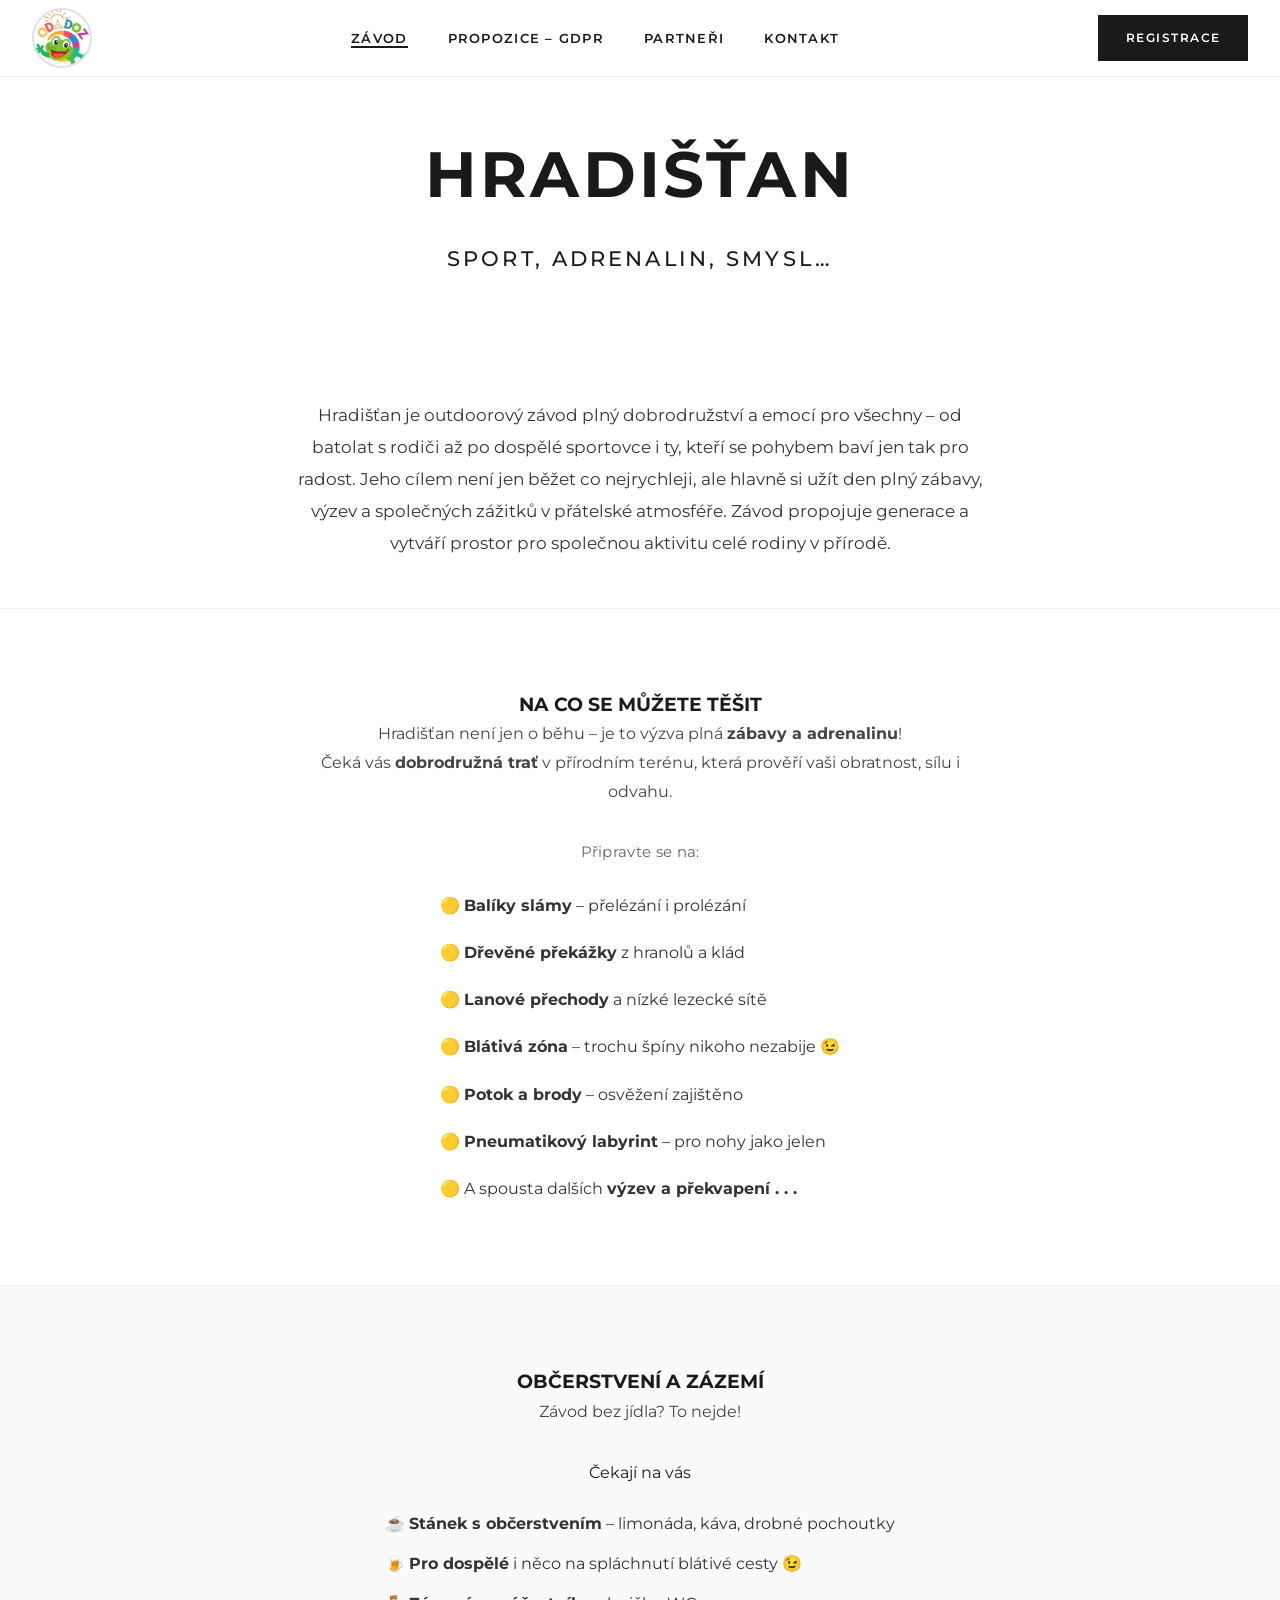
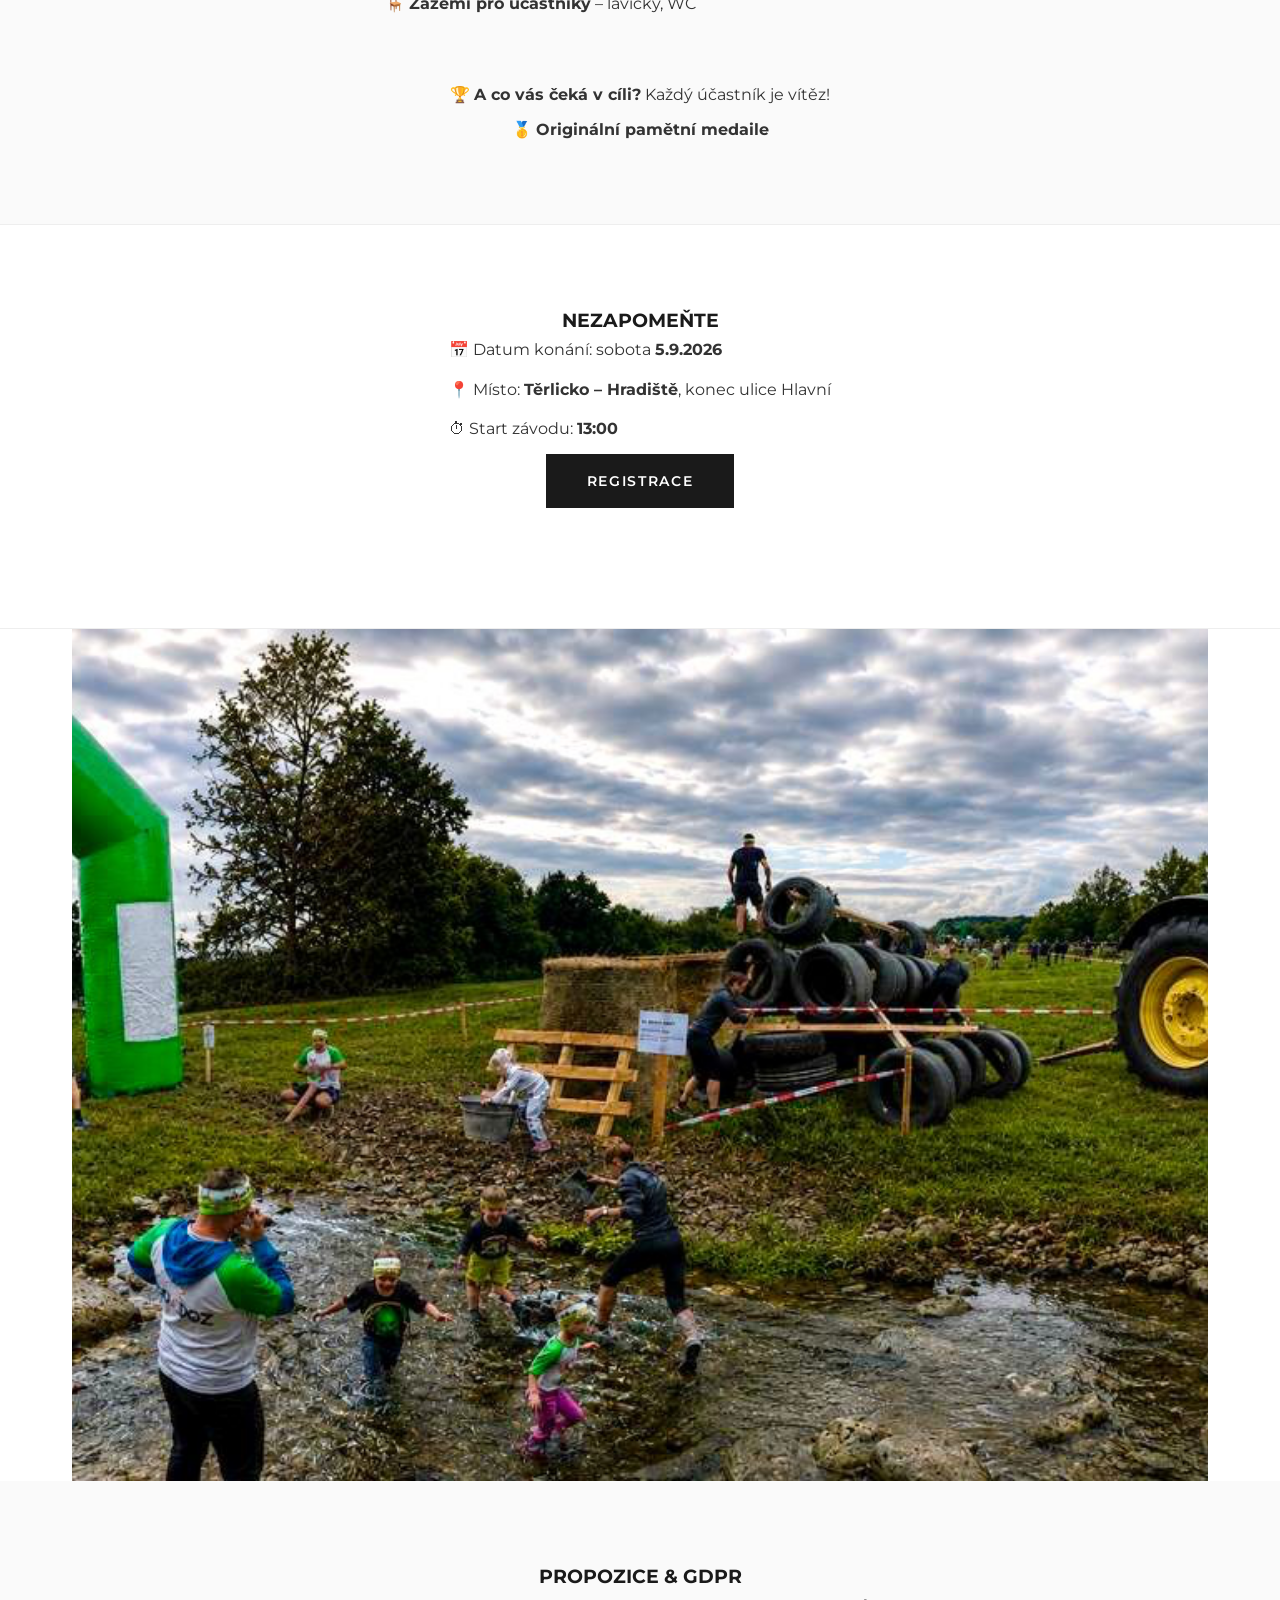
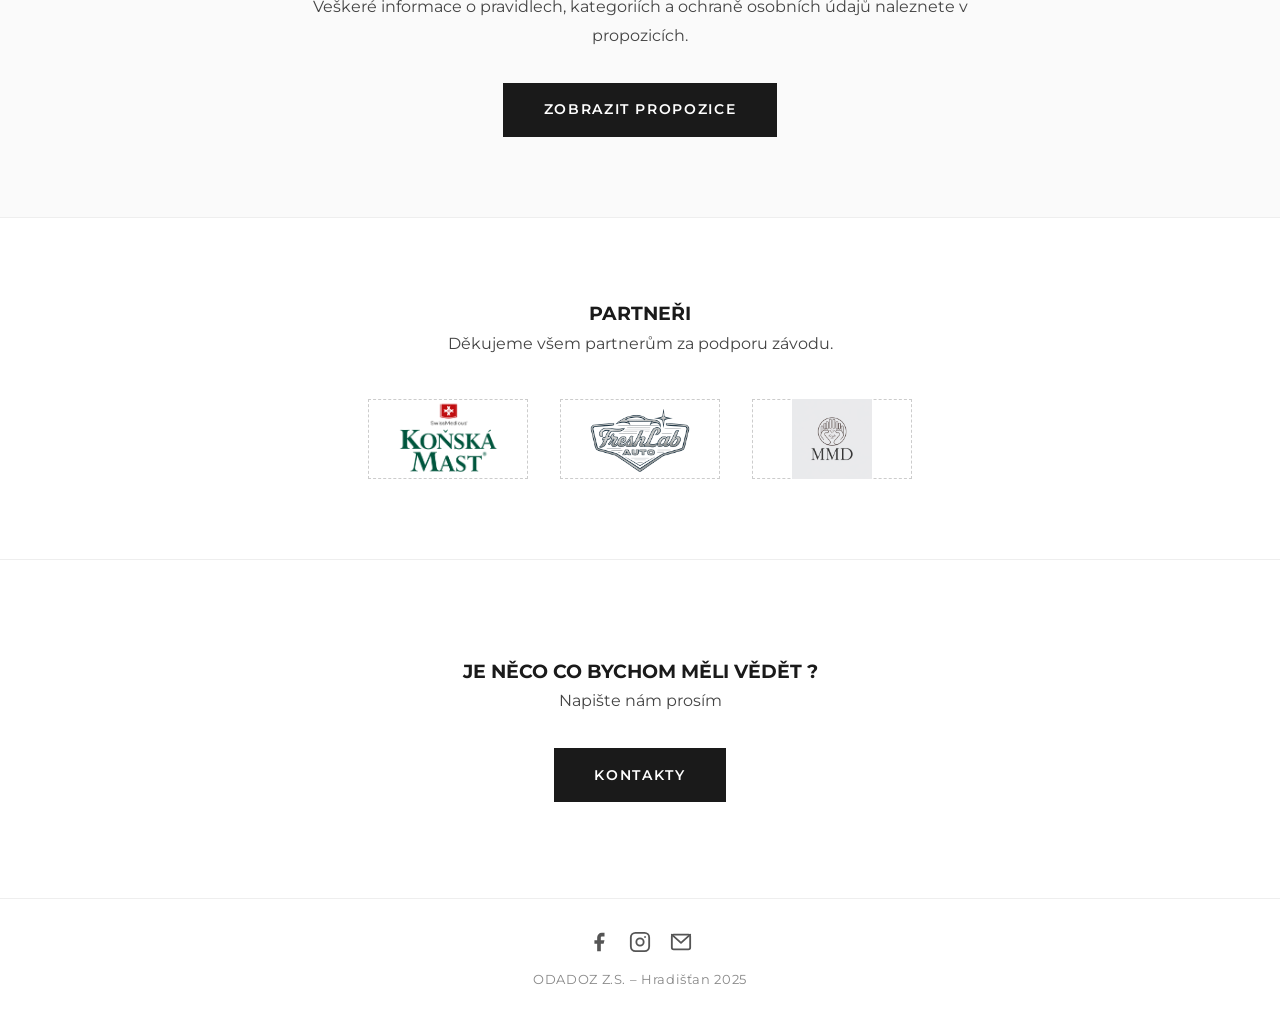
==== commit b3eef8ad: "Update index.html" ====
--- a/index.html
+++ b/index.html
@@ -119,9 +119,11 @@
 
  <!-- ===== FOTOGALERIE ===== -->
 <section class="section-gallery" id="galerie">
-  <div class="gallery-grid" style="grid-template-columns: 1fr;">
-    <div class="gallery-item">
-      <img src="images/fotka_hradistan.png" alt="Závodníci na překážkové trati" onerror="this.parentElement.classList.add('img-placeholder')" />
+  <div class="container">
+    <div class="gallery-grid" style="grid-template-columns: 1fr;">
+      <div class="gallery-item">
+        <img src="images/fotka_hradistan.png" alt="Závodníci na překážkové trati" onerror="this.parentElement.classList.add('img-placeholder')" />
+      </div>
     </div>
   </div>
 </section>
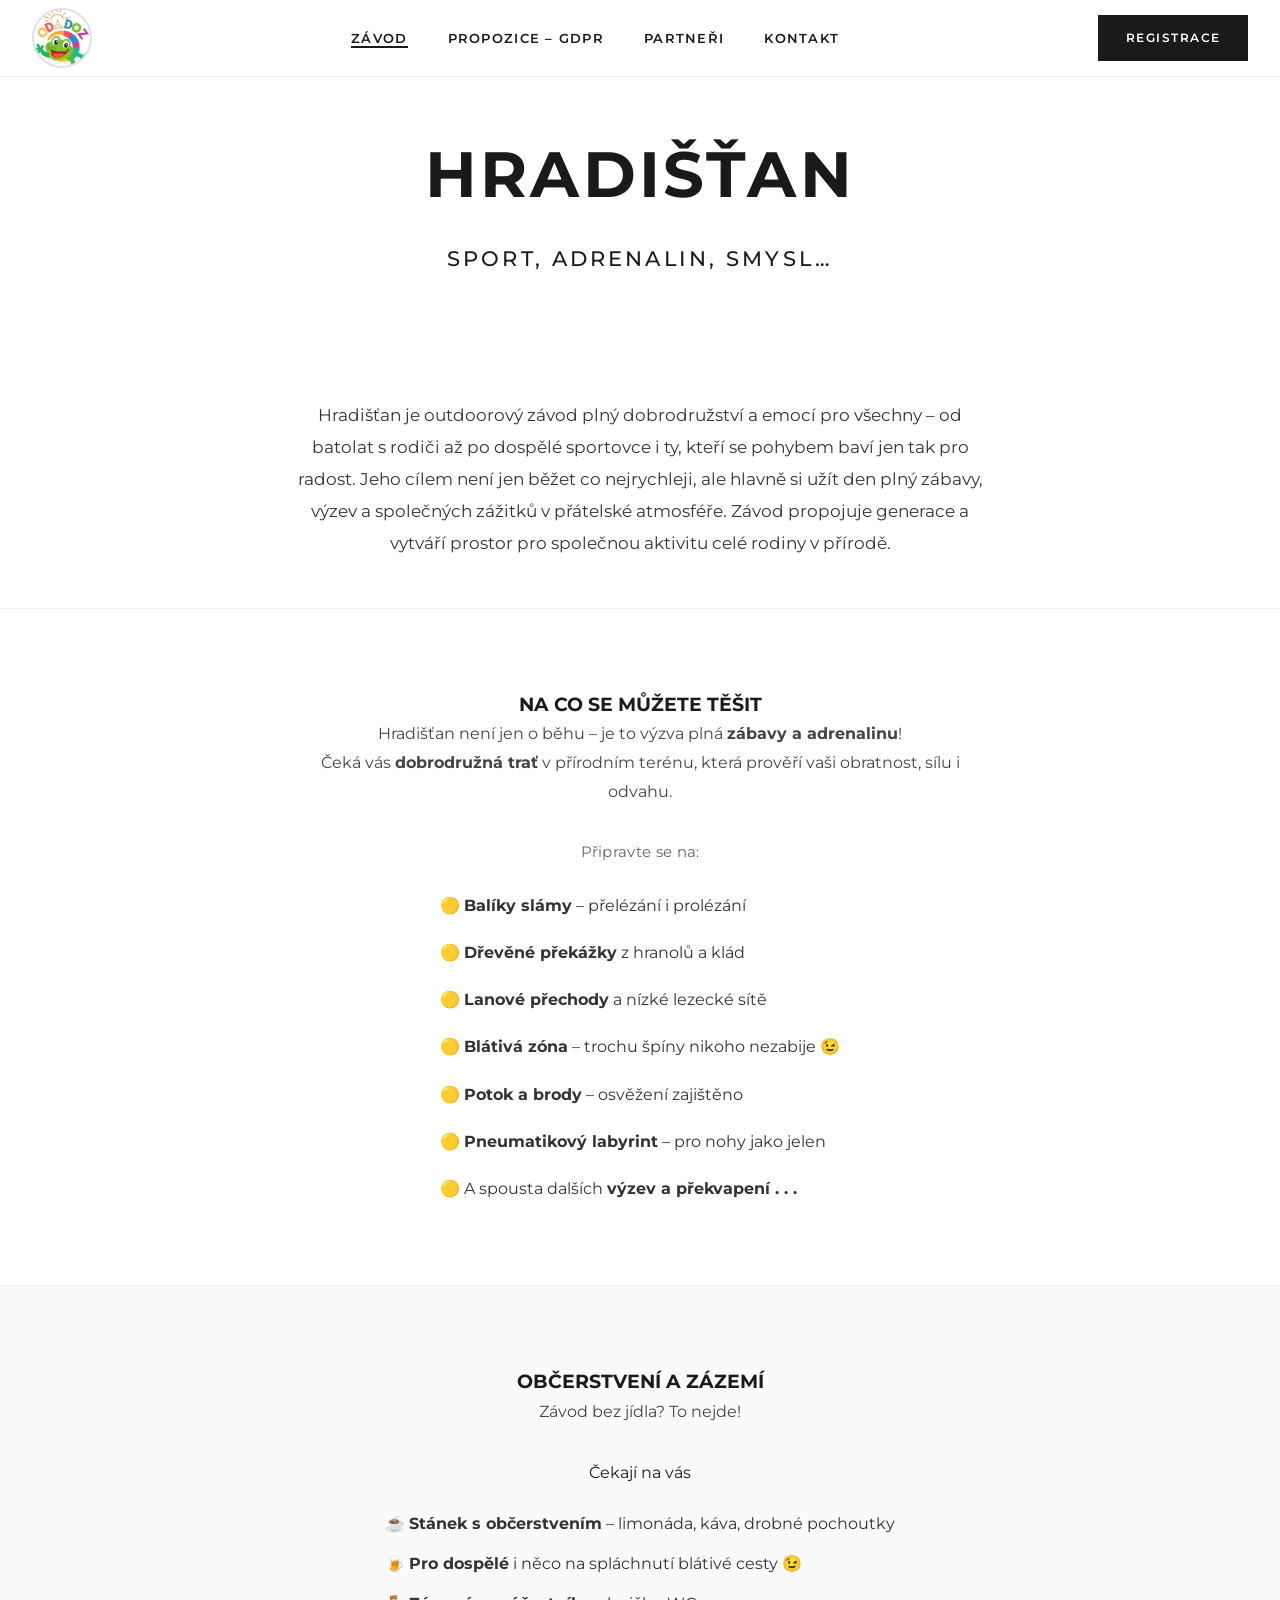
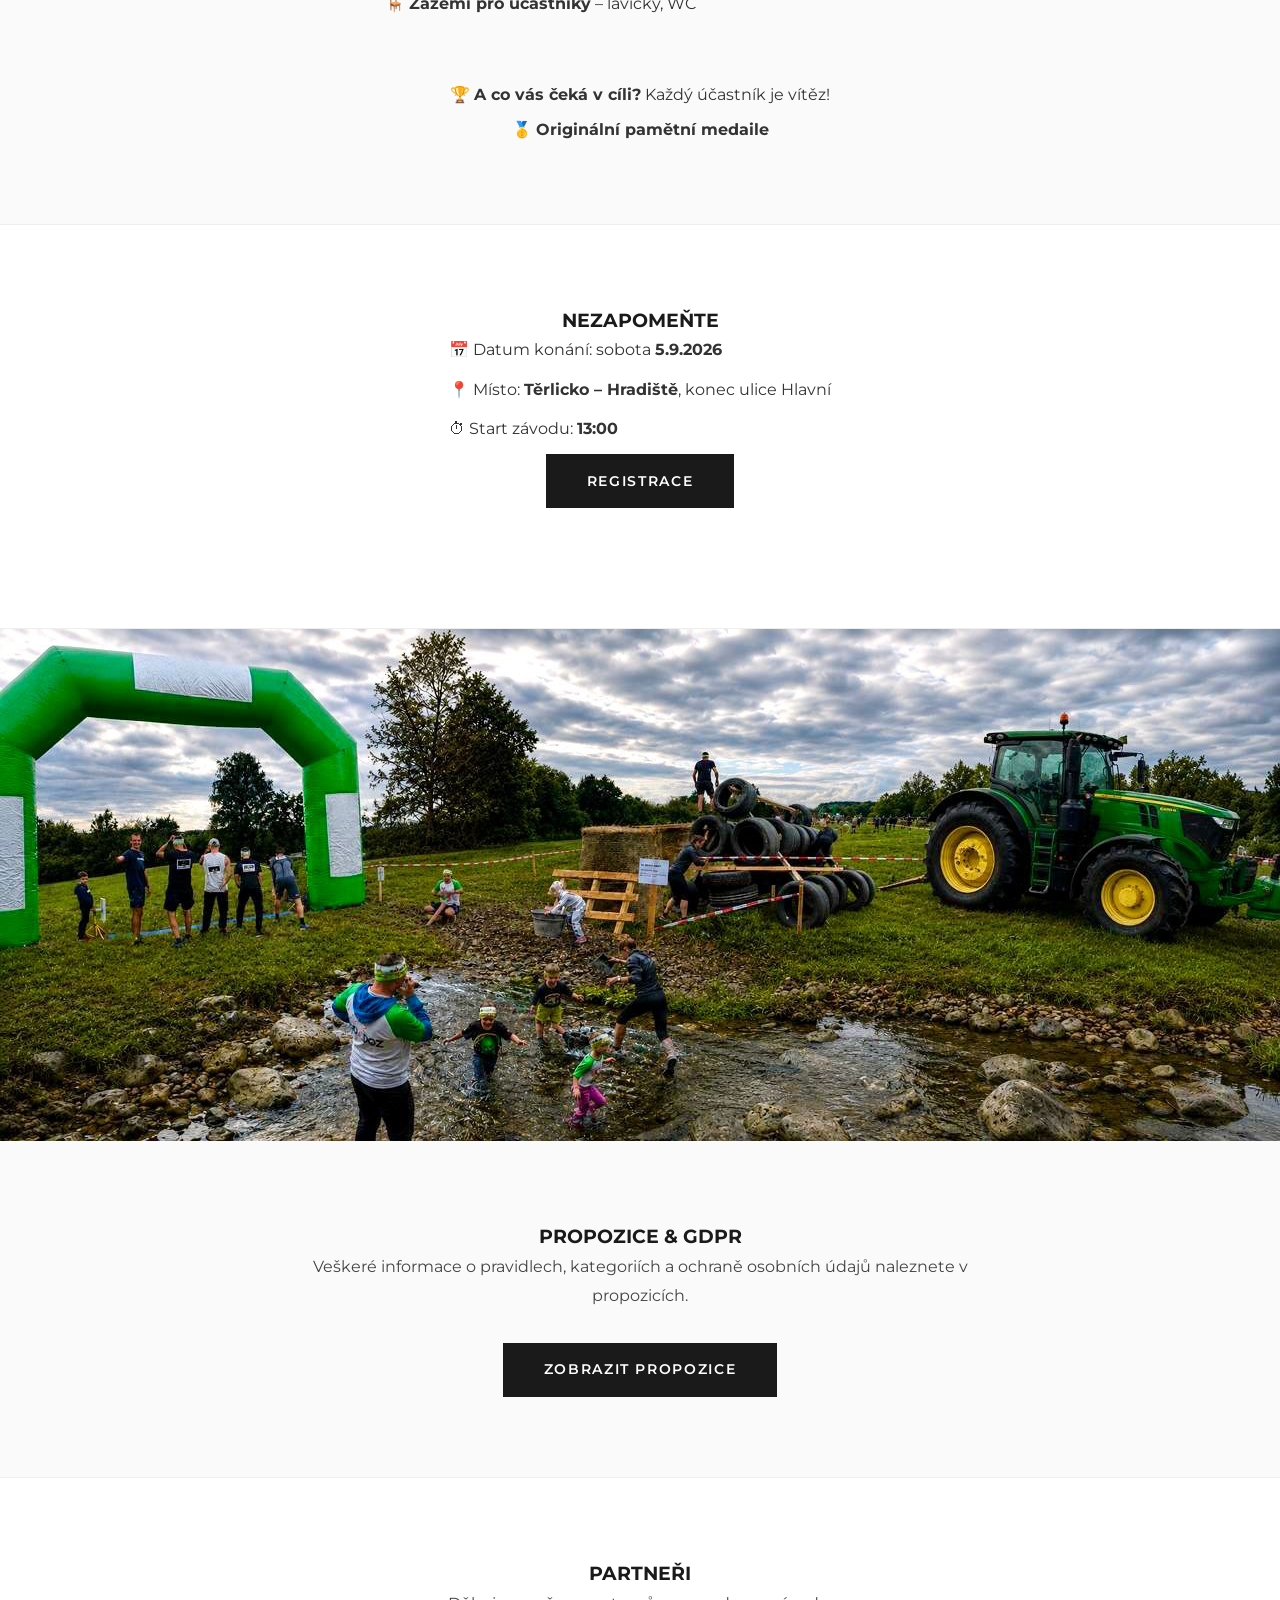
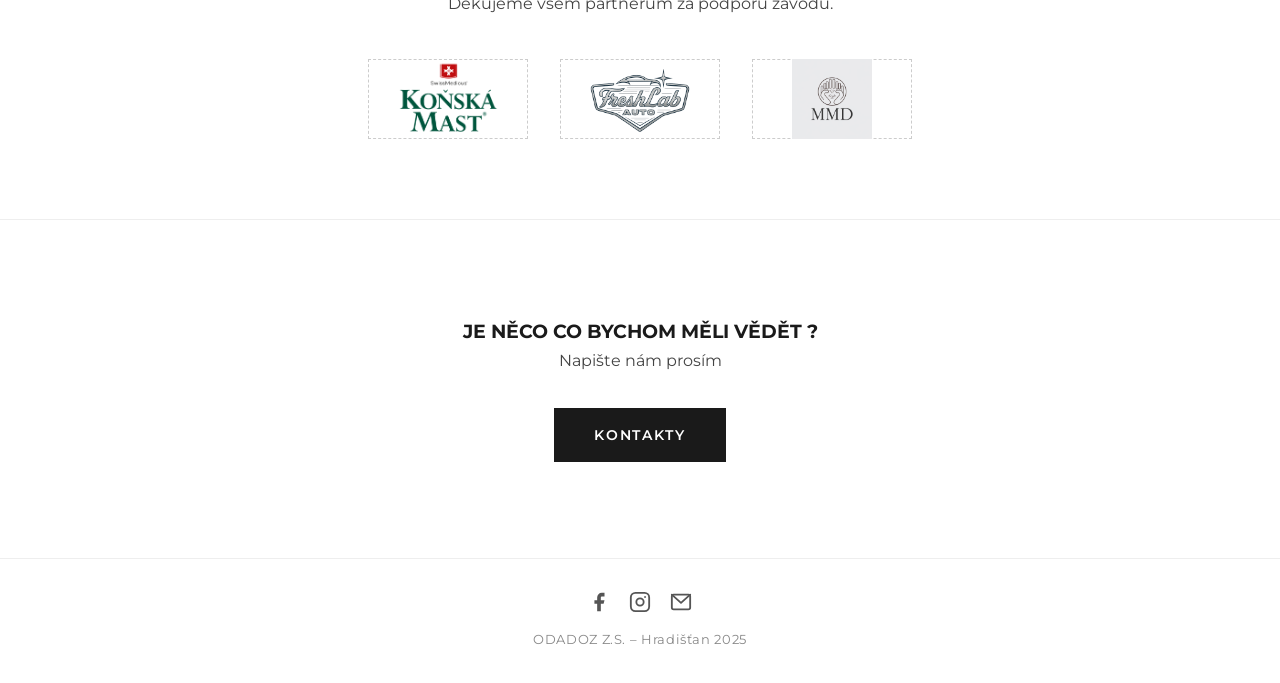
==== commit 9252075c: "Update index.html" ====
--- a/index.html
+++ b/index.html
@@ -117,13 +117,11 @@
     </div>
   </section>
 
- <!-- ===== FOTOGALERIE ===== -->
+<!-- ===== FOTOGALERIE ===== -->
 <section class="section-gallery" id="galerie">
-  <div class="container">
-    <div class="gallery-grid" style="grid-template-columns: 1fr;">
-      <div class="gallery-item">
-        <img src="images/fotka_hradistan.png" alt="Závodníci na překážkové trati" onerror="this.parentElement.classList.add('img-placeholder')" />
-      </div>
+  <div class="gallery-grid" style="grid-template-columns: 1fr;">
+    <div class="gallery-item" style="aspect-ratio: unset; height: auto;">
+      <img src="images/fotka_hradistan.png" alt="Závodníci na překážkové trati" onerror="this.parentElement.classList.add('img-placeholder')" />
     </div>
   </div>
 </section>
